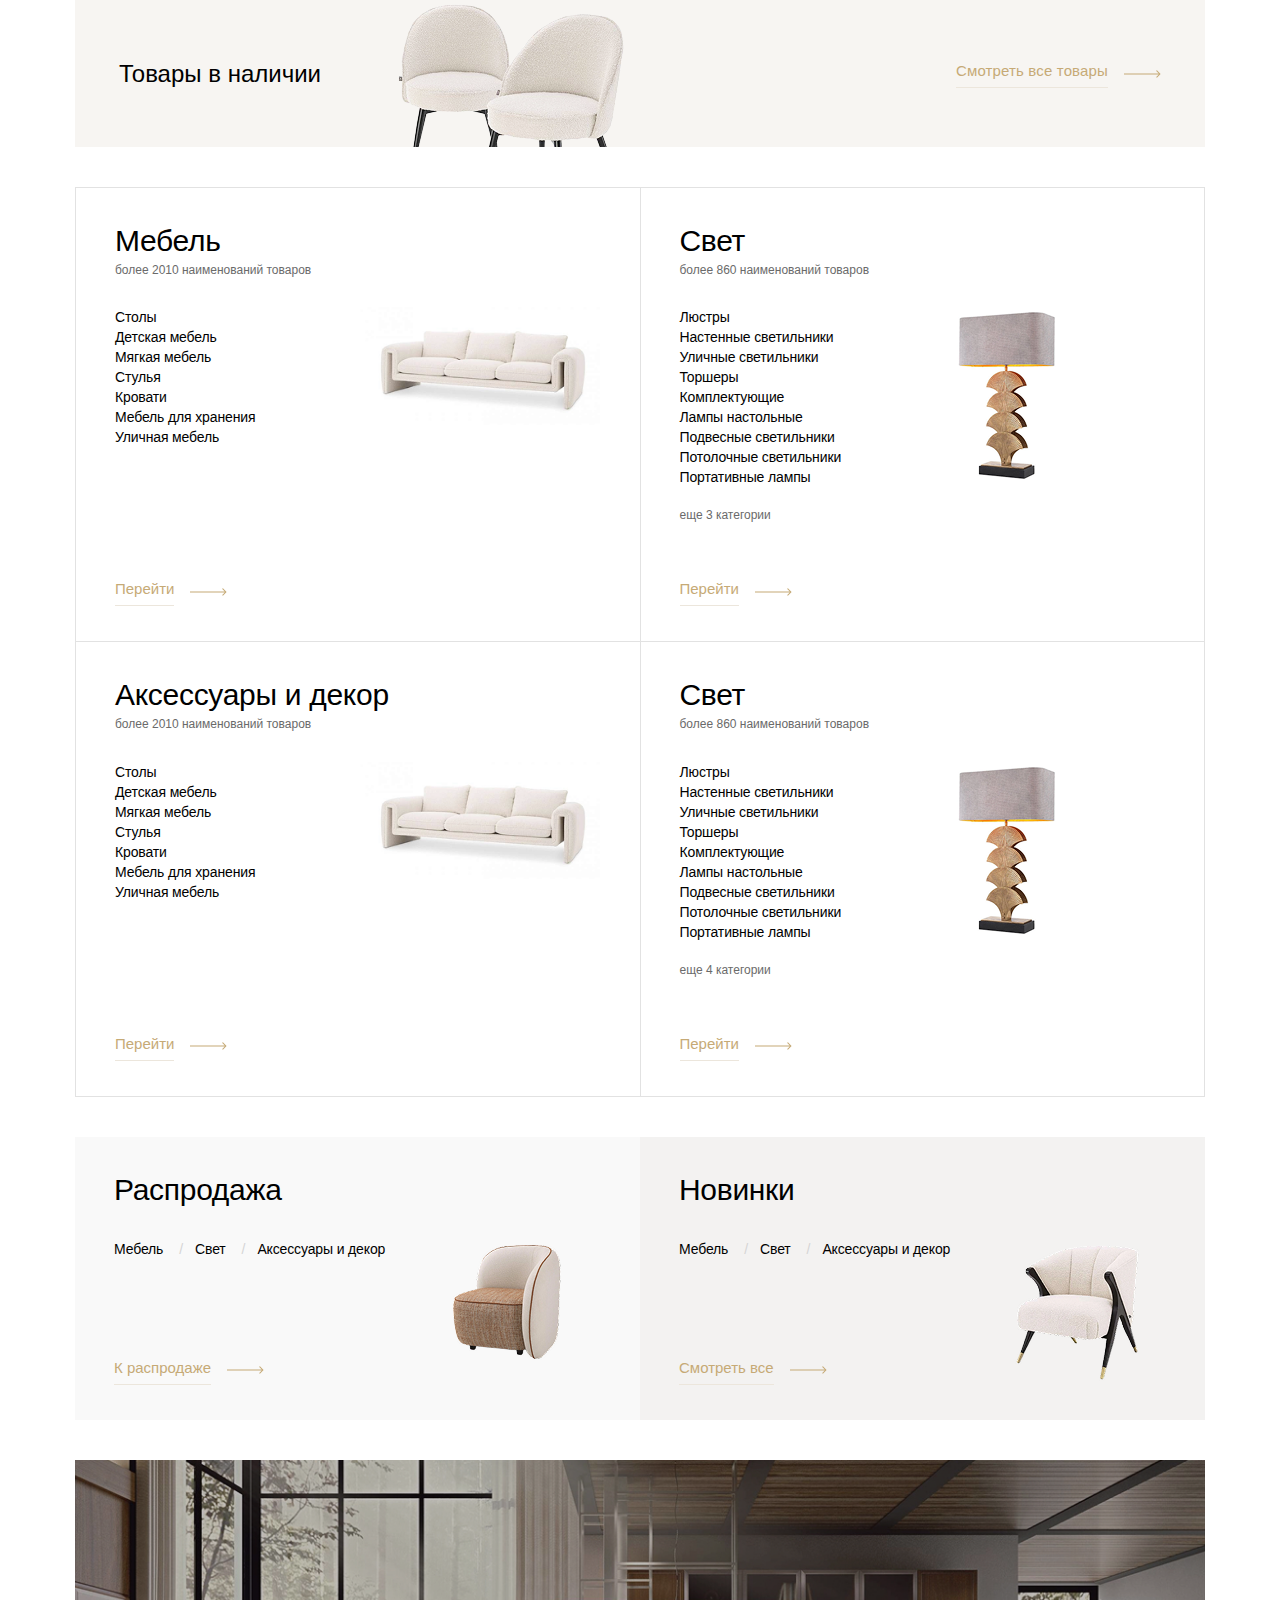
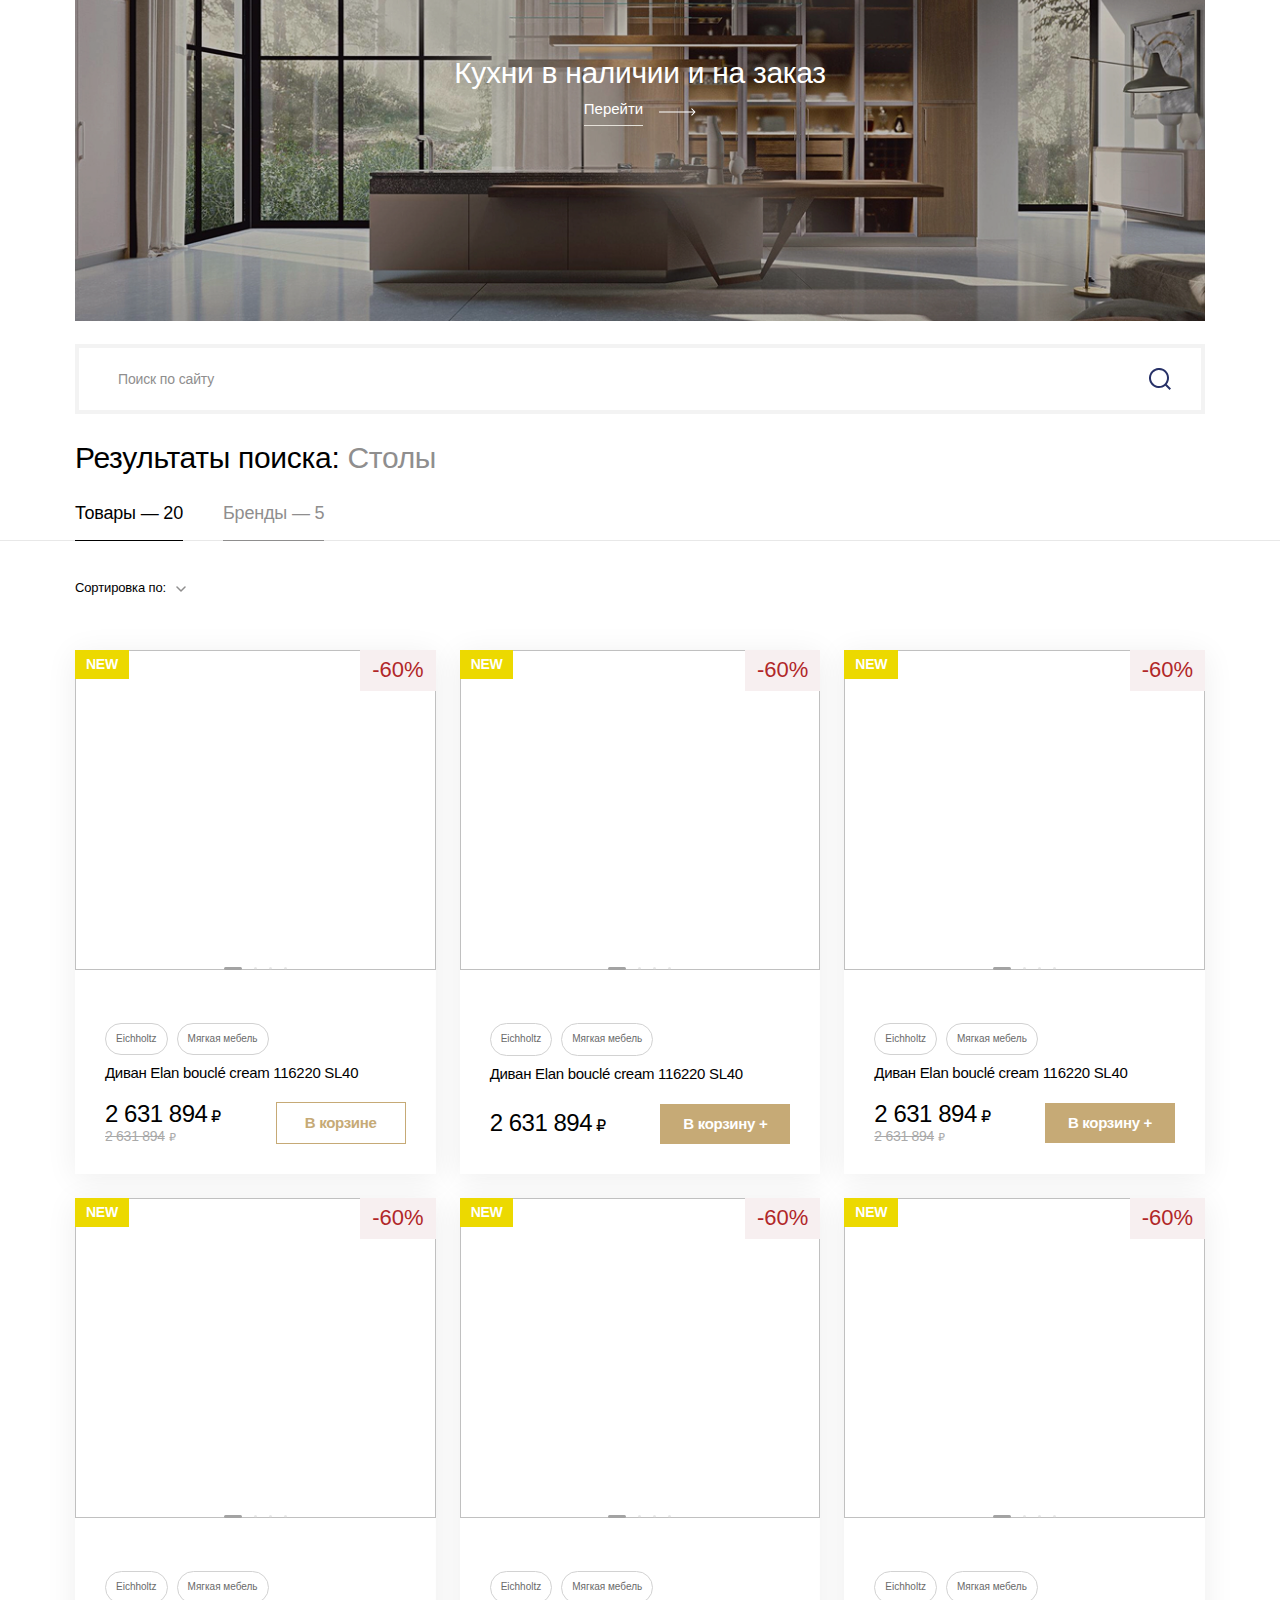
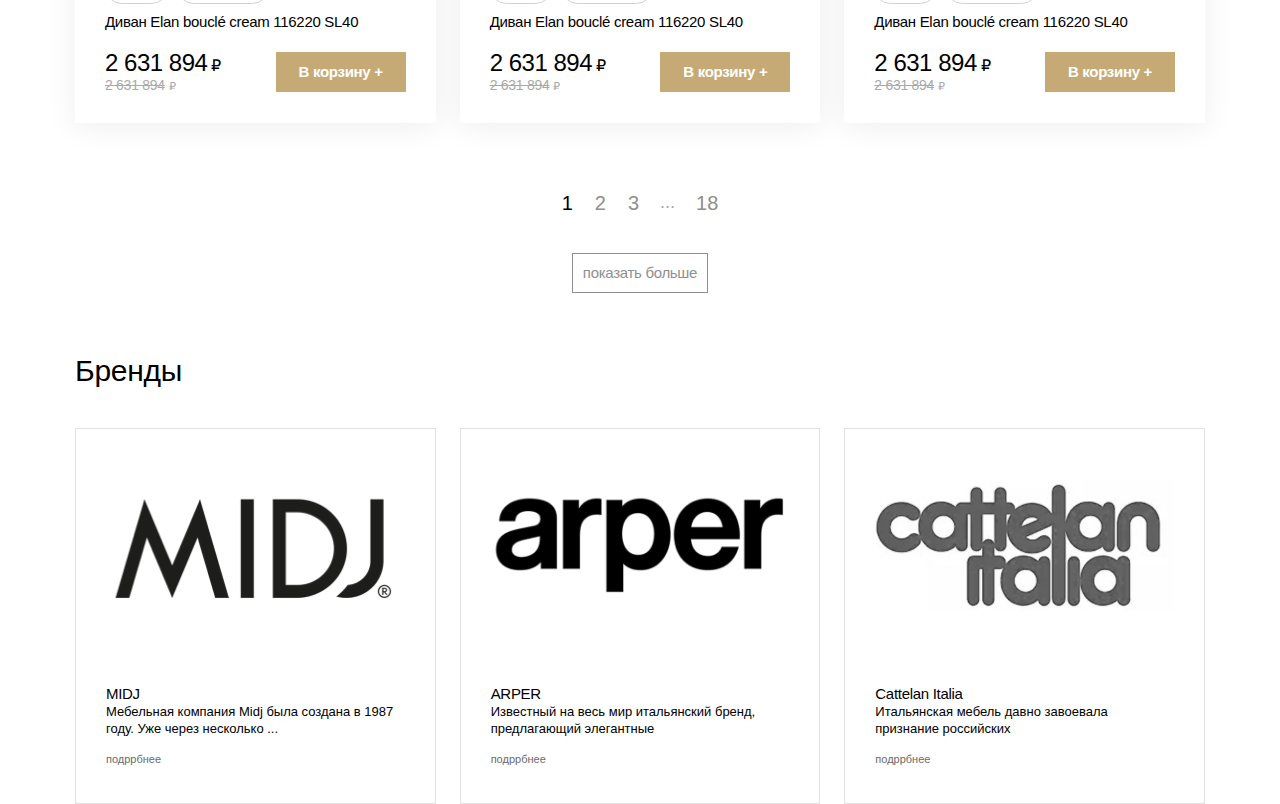
==== index.html @ 7246fa4e "first commit" ====
<!DOCTYPE html>
<html lang="en">
<head>
	<meta charset="UTF-8">
	<meta name="viewport" content="width=device-width, initial-scale=1.0">
	<title>Product Card</title>
	<link rel="stylesheet" href="real.css">
	<link rel="stylesheet" href="./components/product-grid/product-grid.css">
	<link rel="stylesheet" href="./components/product-card/product-card.css">
	<link rel="stylesheet" href="./components/banner-stock/banner-stock.css">
	<link rel="stylesheet" href="./components/catalog-list/catalog-list.css">
	<link rel="stylesheet" href="./components/banner-kitchen/banner-kitchen.css">
	<link rel="stylesheet" href="./components/pagenavigation/pagenavigation.css">
	<link rel="stylesheet" href="./components/brands/brands.css">
	<link rel="stylesheet" href="./components/search.title/main/style.css">
</head>
<body>
	<div class="wrapper">
		<div class="container">
			<div class="banner-stock">
				<div class="banner-stock__title">Товары в наличии</div>
				<img class="banner-stock__img" src="img/banner-stock.png" alt="">
				<a class="banner-stock__more" href="index.html">
					<span>Смотреть все товары</span>
					<svg >
						<use href="img/sprite.svg#long-arrow"></use>
					</svg>
				</a>
			</div>
			<div class="catalog-list">
				<div class="catalog-card">
					<div class="catalog-card__title">Мебель</div>
					<div class="catalog-card__desc">более 2010 наименований товаров</div>
					<div class="catalog-card__row">
						<div class="catalog-card__content">
							<ul class="catalog-card__list">
								<li>
									<a href="#">Столы</a>
								</li>
								<li>
									<a href="#">Детская мебель</a>
								</li>
								<li>
									<a href="#">Мягкая мебель</a>
								</li>
								<li>
									<a href="#">Стулья</a>
								</li>
								<li>
									<a href="#">Кровати</a>
								</li>
								<li>
									<a href="#">Мебель для хранения</a>
								</li>
								<li>
									<a href="#">Уличная мебель</a>
								</li>
							</ul>
							<a class="catalog-card__go" href="index.html">
								<span>Перейти</span>
								<svg >
									<use href="img/sprite.svg#long-arrow"></use>
								</svg>
							</a>
						</div>
						<div class="catalog-card__img-wrap">
							<img src="img/catalog-1.png" alt="">
						</div>
					</div>
				</div>
				<div class="catalog-card">
					<div class="catalog-card__title">Свет</div>
					<div class="catalog-card__desc">более 860 наименований товаров</div>
					<div class="catalog-card__row">
						<div class="catalog-card__content">
							<ul class="catalog-card__list">
								<li>
									<a href="#">Люстры</a>
								</li>
								<li>
									<a href="#">Настенные светильники</a>
								</li>
								<li>
									<a href="#">Уличные светильники</a>
								</li>
								<li>
									<a href="#">Торшеры</a>
								</li>
								<li>
									<a href="#">Комплектующие</a>
								</li>
								<li>
									<a href="#">Лампы настольные</a>
								</li>
								<li>
									<a href="#">Подвесные светильники</a>
								</li>
								<li>
									<a href="#">Потолочные светильники</a>
								</li>
								<li>
									<a href="#">Портативные лампы</a>
								</li>
								<li>
									<a href="#">Подвесные светильники</a>
								</li>
								<li>
									<a href="#">Потолочные светильники</a>
								</li>
								<li>
									<a href="#">Портативные лампы</a>
								</li>
							</ul>
							<a class="catalog-card__go" href="index.html">
								<span>Перейти</span>
								<svg >
									<use href="img/sprite.svg#long-arrow"></use>
								</svg>
							</a>
						</div>
						<div class="catalog-card__img-wrap">
							<img src="img/catalog-2.png" alt="">
						</div>
					</div>
				</div>
				<div class="catalog-card">
					<div class="catalog-card__title">Аксессуары и декор</div>
					<div class="catalog-card__desc">более 2010 наименований товаров</div>
					<div class="catalog-card__row">
						<div class="catalog-card__content">
							<ul class="catalog-card__list">
								<li>
									<a href="#">Столы</a>
								</li>
								<li>
									<a href="#">Детская мебель</a>
								</li>
								<li>
									<a href="#">Мягкая мебель</a>
								</li>
								<li>
									<a href="#">Стулья</a>
								</li>
								<li>
									<a href="#">Кровати</a>
								</li>
								<li>
									<a href="#">Мебель для хранения</a>
								</li>
								<li>
									<a href="#">Уличная мебель</a>
								</li>
							</ul>
							<a class="catalog-card__go" href="index.html">
								<span>Перейти</span>
								<svg >
									<use href="img/sprite.svg#long-arrow"></use>
								</svg>
							</a>
						</div>
						<div class="catalog-card__img-wrap">
							<img src="img/catalog-1.png" alt="">
						</div>
					</div>
				</div>
				<div class="catalog-card">
					<div class="catalog-card__title">Свет</div>
					<div class="catalog-card__desc">более 860 наименований товаров</div>
					<div class="catalog-card__row">
						<div class="catalog-card__content">
							<ul class="catalog-card__list">
								<li>
									<a href="#">Люстры</a>
								</li>
								<li>
									<a href="#">Настенные светильники</a>
								</li>
								<li>
									<a href="#">Уличные светильники</a>
								</li>
								<li>
									<a href="#">Торшеры</a>
								</li>
								<li>
									<a href="#">Комплектующие</a>
								</li>
								<li>
									<a href="#">Лампы настольные</a>
								</li>
								<li>
									<a href="#">Подвесные светильники</a>
								</li>
								<li>
									<a href="#">Потолочные светильники</a>
								</li>
								<li>
									<a href="#">Портативные лампы</a>
								</li>
								<li>
									<a href="#">Подвесные светильники</a>
								</li>
								<li>
									<a href="#">Потолочные светильники</a>
								</li>
								<li>
									<a href="#">Портативные лампы</a>
								</li>
								<li>
									<a href="#">Портативные лампы</a>
								</li>
							</ul>
							<a class="catalog-card__go" href="index.html">
								<span>Перейти</span>
								<svg >
									<use href="img/sprite.svg#long-arrow"></use>
								</svg>
							</a>
						</div>
						<div class="catalog-card__img-wrap">
							<img src="img/catalog-2.png" alt="">
						</div>
					</div>
				</div>
			</div>
			<div class="catalog-list _no-border">
				<div class="catalog-card _sale">
					<div class="catalog-card__title">Распродажа</div>
					<div class="catalog-card__row">
						<div class="catalog-card__content">
							<ul class="catalog-card__list _row-style">
								<li>
									<a href="#">Мебель</a>
								</li>
								<li>
									<a href="#">Свет</a>
								</li>
								<li>
									<a href="#"> Аксессуары и декор</a>
								</li>
							</ul>
							<a class="catalog-card__go" href="index.html">
								<span>К распродаже</span>
								<svg >
									<use href="img/sprite.svg#long-arrow"></use>
								</svg>
							</a>
						</div>
						<div class="catalog-card__img-wrap">
							<img src="img/catalog-5.png" alt="">
						</div>
					</div>
				</div>
				<div class="catalog-card _new">
					<div class="catalog-card__title">Новинки </div>
			
					<div class="catalog-card__row">
						<div class="catalog-card__content">
							<ul class="catalog-card__list _row-style">
								<li>
									<a href="#">Мебель</a>
								</li>
								<li>
									<a href="#">Свет</a>
								</li>
								<li>
									<a href="#"> Аксессуары и декор</a>
								</li>
							</ul>
							<a class="catalog-card__go" href="index.html">
								<span>Смотреть все</span>
								<svg >
									<use href="img/sprite.svg#long-arrow"></use>
								</svg>
							</a>
						</div>
						<div class="catalog-card__img-wrap">
							<img src="img/catalog-6.png" alt="">
						</div>
					</div>
				</div>
			</div>
			<div class="banner-kitchen">
				<div class="banner-kitchen__bg">
					<img src="img/kitchen.jpg" alt="">
				</div>
				<div class="banner-kitchen__content">
					<div class="banner-kitchen__title">
						Кухни в наличии и на заказ
					</div>
					<a class="banner-kitchen__go" href="index.html">
						<span>Перейти</span>
						<svg >
							<use href="img/sprite.svg#long-arrow"></use>
						</svg>
					</a>
				</div>
			</div>
			<div class="search-page">
				<div class="search-results__container">
				<form class="search-results__form" action="" method="get">
					<div class="search-results__input">
							<div class="search-header">
					<div class="full-wrapper">
						<div class="search-header__wrapper" id="title-search-page">
							
								<input id="title-search-page-input" class="form-search__input" placeholder="Поиск по сайту" type="search" name="q" value="" autocomplete="off">
								<button class="form-search__img" name="s" type="submit" value=""></button>
							
						</div>
					</div>
				</div>
			
					</div></form>
				
				</div>
				<div class="search-page__title">Результаты поиска:  <span>Столы</span></div>
				<ul class="search-page__categories">
					<li>
						<a class="_active" href="index.html">Товары — 20</a>
					</li>
					<li>
						<a href="index.html">Бренды — 5</a>
					</li>
				</ul>
				
			</div>
			<div class="products-wrap">
				<div class="products-wrap__head">
					<div class="products-wrap__sort">
						<button class="products-wrap__sort-open">
							Сортировка по:  
							<span>релевантности</span>
						</button>
						<div class="products-wrap__popup">
							
							<div class="products-wrap__sort-title">Сортировать по:</div>
							<button class="products-wrap__sort-close">
								<svg >
									<use href="img/sprite.svg#close"></use>
								</svg>
							</button>
							
							<div class="products-wrap__popup-body">
								<label  name="sort" value="1" class="products-wrap__popup-option">
									<input type="radio">
									<span>Релевантности</span>
								</label>
								<label  name="sort" value="2" class="products-wrap__popup-option">
									<input type="radio">
									<span>Цена по возрастанию</span>
								</label>
								<label  name="sort" value="3" class="products-wrap__popup-option">
									<input type="radio">
									<span>Цена по убыванию</span>
								</label>
								<label  name="sort" value="4" class="products-wrap__popup-option">
									<input type="radio">
									<span>Новизне</span>
								</label>
								<label  name="sort" value="5" class="products-wrap__popup-option">
									<input type="radio">
									<span>Наличию на складе</span>
								</label>
								<label  name="sort" value="6" class="products-wrap__popup-option">
									<input type="radio">
									<span>Бренду</span>
								</label>
								<label class="products-wrap__popup-option">
									<input name="sort" value="7" type="radio">
									<span>Стране</span>
								</label>
							</div>
						</div>
					</div>
				</div>
				<div class="products-grid js-products-observer">
					<div class="card-product">
						<div class="card-product__is-new">NEW</div>
						<div class="card-product__sale">-60%</div>
						<div class="card-product__slider">
							<div class="card-product__slide">
								<img src="https://rc.idcollection.ru/upload/webp/resize_cache/339/400_400_1/divan_firenze_117190_array.webp" alt="">
							</div>
							<div class="card-product__slide">
								<img src="https://rc.idcollection.ru/upload/webp/resize_cache/82d/400_400_1/krovat_coventry_fabric_d_5231_htadboard_edge_in_canaletto_walnut_array.webp" alt="">
							</div>
							<div class="card-product__slide">
								<img src="https://rc.idcollection.ru/upload/webp/resize_cache/1ed/400_400_1/podsvechnik_lapidos_s_117514_array.webp" alt="">
							</div>
							<div class="card-product__slide">
								<img src="https://rc.idcollection.ru/upload/webp/resize_cache/339/400_400_1/divan_firenze_117190_array.webp" alt="">
							</div>
							<div class="card-product__slider-pagi"></div>
						</div>
						
						<ul class="card-product__tags">
							<li>
								<a href="tag.html">Eichholtz</a>
							</li>
							<li>
								<a href="tag.html">Мягкая мебель</a>
							</li>
						</ul>
						<a href="index.html" class="card-product__title">Диван Elan bouclé cream
							116220 SL40</a>
						<div class="card-product__bottom">
							<div class="card-product__price-wrap">
								<div class="card-product__price">2 631 894</div>
								<div class="card-product__price-old">2 631 894</div>
							</div>
							<div class="card-product__ui add2cart active js-add-to-basket " data-productid="3836979" data-quantity="1" data-isdelay="0">
								<button class="card-product__add" type="button">В корзину +</button>
								<button class="card-product__in-basket" type="button">В корзине</button>
								<!-- <div class="card-product__basket">
									<button class="card-product__basket-delete" type="button">
										<svg  viewBox="0 0 16 17" fill="none" xmlns="http://www.w3.org/2000/svg">
											<path d="M3.04354 3.3758V13.4376C3.04344 13.7249 3.09995 14.0095 3.20986 14.275C3.31977 14.5404 3.48092 14.7817 3.6841 14.9848C3.88728 15.188 4.1285 15.3492 4.39398 15.4591C4.65947 15.569 4.94401 15.6255 5.23135 15.6254H11.3565C11.9366 15.6254 12.4928 15.395 12.903 14.9848C13.3131 14.5747 13.5435 14.0184 13.5435 13.4384V3.375M1.29395 3.3758H15.2939" stroke="currentColor" stroke-linecap="round" stroke-linejoin="round"/>
											<path d="M5.66895 3.3752V2.0622C5.66873 1.88975 5.70256 1.71896 5.76848 1.55961C5.8344 1.40026 5.93112 1.25548 6.05309 1.13358C6.17507 1.01168 6.3199 0.915047 6.47929 0.849225C6.63869 0.783403 6.8095 0.749685 6.98195 0.750002H9.60635C9.77879 0.749685 9.94961 0.783403 10.109 0.849225C10.2684 0.915047 10.4132 1.01168 10.5352 1.13358C10.6572 1.25548 10.7539 1.40026 10.8198 1.55961C10.8857 1.71896 10.9196 1.88975 10.9193 2.0622V3.3752M6.54455 12.2012V7.828M10.0446 12.2012V7.828" stroke="currentColor" stroke-linecap="round" stroke-linejoin="round"/>
										</svg>
									</button>
									<button class="card-product__basket-sub" type="button">-</button>
									<input class="card-product__basket-count" type="number"/>
									<button class="card-product__basket-add" type="button">+</button>
								</div> -->
							</div>
							
							
						</div>
					</div>
					<div class="card-product">
						<div class="card-product__is-new">NEW</div>
						<div class="card-product__sale">-60%</div>
						<div class="card-product__slider">
							<div class="card-product__slide">
								<img src="https://rc.idcollection.ru/upload/webp/resize_cache/339/400_400_1/divan_firenze_117190_array.webp" alt="">
							</div>
							<div class="card-product__slide">
								<img src="https://rc.idcollection.ru/upload/webp/resize_cache/82d/400_400_1/krovat_coventry_fabric_d_5231_htadboard_edge_in_canaletto_walnut_array.webp" alt="">
							</div>
							<div class="card-product__slide">
								<img src="https://rc.idcollection.ru/upload/webp/resize_cache/1ed/400_400_1/podsvechnik_lapidos_s_117514_array.webp" alt="">
							</div>
							<div class="card-product__slide">
								<img src="https://rc.idcollection.ru/upload/webp/resize_cache/339/400_400_1/divan_firenze_117190_array.webp" alt="">
							</div>
							<div class="card-product__slider-pagi"></div>
						</div>
						
						<ul class="card-product__tags">
							<li>
								<a href="tag.html">Eichholtz</a>
							</li>
							<li>
								<a href="tag.html">Мягкая мебель</a>
							</li>
						</ul>
						<a href="index.html" class="card-product__title">Диван Elan bouclé cream
							116220 SL40</a>
						<div class="card-product__bottom">
							<div class="card-product__price-wrap">
								<div class="card-product__price">2 631 894</div>
							</div>
							<div class="card-product__ui add2cart js-add-to-basket " data-productid="3836979" data-quantity="1" data-isdelay="0">
								<button class="card-product__add" type="button">В корзину +</button>
								<button class="card-product__in-basket" type="button">В корзине</button>
								<!-- <div class="card-product__basket">
									<button class="card-product__basket-delete" type="button">
										<svg  viewBox="0 0 16 17" fill="none" xmlns="http://www.w3.org/2000/svg">
											<path d="M3.04354 3.3758V13.4376C3.04344 13.7249 3.09995 14.0095 3.20986 14.275C3.31977 14.5404 3.48092 14.7817 3.6841 14.9848C3.88728 15.188 4.1285 15.3492 4.39398 15.4591C4.65947 15.569 4.94401 15.6255 5.23135 15.6254H11.3565C11.9366 15.6254 12.4928 15.395 12.903 14.9848C13.3131 14.5747 13.5435 14.0184 13.5435 13.4384V3.375M1.29395 3.3758H15.2939" stroke="currentColor" stroke-linecap="round" stroke-linejoin="round"/>
											<path d="M5.66895 3.3752V2.0622C5.66873 1.88975 5.70256 1.71896 5.76848 1.55961C5.8344 1.40026 5.93112 1.25548 6.05309 1.13358C6.17507 1.01168 6.3199 0.915047 6.47929 0.849225C6.63869 0.783403 6.8095 0.749685 6.98195 0.750002H9.60635C9.77879 0.749685 9.94961 0.783403 10.109 0.849225C10.2684 0.915047 10.4132 1.01168 10.5352 1.13358C10.6572 1.25548 10.7539 1.40026 10.8198 1.55961C10.8857 1.71896 10.9196 1.88975 10.9193 2.0622V3.3752M6.54455 12.2012V7.828M10.0446 12.2012V7.828" stroke="currentColor" stroke-linecap="round" stroke-linejoin="round"/>
										</svg>
									</button>
									<button class="card-product__basket-sub" type="button">-</button>
									<input class="card-product__basket-count" type="number"/>
									<button class="card-product__basket-add" type="button">+</button>
								</div> -->
							</div>
							
							
						</div>
					</div>
					<div class="card-product">
						<div class="card-product__is-new">NEW</div>
						<div class="card-product__sale">-60%</div>
						<div class="card-product__slider">
							<div class="card-product__slide">
								<img src="https://rc.idcollection.ru/upload/webp/resize_cache/339/400_400_1/divan_firenze_117190_array.webp" alt="">
							</div>
							<div class="card-product__slide">
								<img src="https://rc.idcollection.ru/upload/webp/resize_cache/82d/400_400_1/krovat_coventry_fabric_d_5231_htadboard_edge_in_canaletto_walnut_array.webp" alt="">
							</div>
							<div class="card-product__slide">
								<img src="https://rc.idcollection.ru/upload/webp/resize_cache/1ed/400_400_1/podsvechnik_lapidos_s_117514_array.webp" alt="">
							</div>
							<div class="card-product__slide">
								<img src="https://rc.idcollection.ru/upload/webp/resize_cache/339/400_400_1/divan_firenze_117190_array.webp" alt="">
							</div>
							<div class="card-product__slider-pagi"></div>
						</div>
						
						<ul class="card-product__tags">
							<li>
								<a href="tag.html">Eichholtz</a>
							</li>
							<li>
								<a href="tag.html">Мягкая мебель</a>
							</li>
						</ul>
						<a href="index.html" class="card-product__title">Диван Elan bouclé cream
							116220 SL40</a>
						<div class="card-product__bottom">
							<div class="card-product__price-wrap">
								<div class="card-product__price">2 631 894</div>
								<div class="card-product__price-old">2 631 894</div>
							</div>
							<div class="card-product__ui add2cart js-add-to-basket " data-productid="3836979" data-quantity="1" data-isdelay="0">
								<button class="card-product__add" type="button">В корзину +</button>
								<button class="card-product__in-basket" type="button">В корзине</button>
								<!-- <div class="card-product__basket">
									<button class="card-product__basket-delete" type="button">
										<svg  viewBox="0 0 16 17" fill="none" xmlns="http://www.w3.org/2000/svg">
											<path d="M3.04354 3.3758V13.4376C3.04344 13.7249 3.09995 14.0095 3.20986 14.275C3.31977 14.5404 3.48092 14.7817 3.6841 14.9848C3.88728 15.188 4.1285 15.3492 4.39398 15.4591C4.65947 15.569 4.94401 15.6255 5.23135 15.6254H11.3565C11.9366 15.6254 12.4928 15.395 12.903 14.9848C13.3131 14.5747 13.5435 14.0184 13.5435 13.4384V3.375M1.29395 3.3758H15.2939" stroke="currentColor" stroke-linecap="round" stroke-linejoin="round"/>
											<path d="M5.66895 3.3752V2.0622C5.66873 1.88975 5.70256 1.71896 5.76848 1.55961C5.8344 1.40026 5.93112 1.25548 6.05309 1.13358C6.17507 1.01168 6.3199 0.915047 6.47929 0.849225C6.63869 0.783403 6.8095 0.749685 6.98195 0.750002H9.60635C9.77879 0.749685 9.94961 0.783403 10.109 0.849225C10.2684 0.915047 10.4132 1.01168 10.5352 1.13358C10.6572 1.25548 10.7539 1.40026 10.8198 1.55961C10.8857 1.71896 10.9196 1.88975 10.9193 2.0622V3.3752M6.54455 12.2012V7.828M10.0446 12.2012V7.828" stroke="currentColor" stroke-linecap="round" stroke-linejoin="round"/>
										</svg>
									</button>
									<button class="card-product__basket-sub" type="button">-</button>
									<input class="card-product__basket-count" type="number"/>
									<button class="card-product__basket-add" type="button">+</button>
								</div> -->
							</div>
							
							
						</div>
					</div>
					<div class="card-product">
						<div class="card-product__is-new">NEW</div>
						<div class="card-product__sale">-60%</div>
						<div class="card-product__slider">
							<div class="card-product__slide">
								<img src="https://rc.idcollection.ru/upload/webp/resize_cache/339/400_400_1/divan_firenze_117190_array.webp" alt="">
							</div>
							<div class="card-product__slide">
								<img src="https://rc.idcollection.ru/upload/webp/resize_cache/82d/400_400_1/krovat_coventry_fabric_d_5231_htadboard_edge_in_canaletto_walnut_array.webp" alt="">
							</div>
							<div class="card-product__slide">
								<img src="https://rc.idcollection.ru/upload/webp/resize_cache/1ed/400_400_1/podsvechnik_lapidos_s_117514_array.webp" alt="">
							</div>
							<div class="card-product__slide">
								<img src="https://rc.idcollection.ru/upload/webp/resize_cache/339/400_400_1/divan_firenze_117190_array.webp" alt="">
							</div>
							<div class="card-product__slider-pagi"></div>
						</div>
						
						<ul class="card-product__tags">
							<li>
								<a href="tag.html">Eichholtz</a>
							</li>
							<li>
								<a href="tag.html">Мягкая мебель</a>
							</li>
						</ul>
						<a href="index.html" class="card-product__title">Диван Elan bouclé cream
							116220 SL40</a>
						<div class="card-product__bottom">
							<div class="card-product__price-wrap">
								<div class="card-product__price">2 631 894</div>
								<div class="card-product__price-old">2 631 894</div>
							</div>
							<div class="card-product__ui add2cart js-add-to-basket " data-productid="3836979" data-quantity="1" data-isdelay="0">
								<button class="card-product__add" type="button">В корзину +</button>
								<button class="card-product__in-basket" type="button">В корзине</button>
								<!-- <div class="card-product__basket">
									<button class="card-product__basket-delete" type="button">
										<svg  viewBox="0 0 16 17" fill="none" xmlns="http://www.w3.org/2000/svg">
											<path d="M3.04354 3.3758V13.4376C3.04344 13.7249 3.09995 14.0095 3.20986 14.275C3.31977 14.5404 3.48092 14.7817 3.6841 14.9848C3.88728 15.188 4.1285 15.3492 4.39398 15.4591C4.65947 15.569 4.94401 15.6255 5.23135 15.6254H11.3565C11.9366 15.6254 12.4928 15.395 12.903 14.9848C13.3131 14.5747 13.5435 14.0184 13.5435 13.4384V3.375M1.29395 3.3758H15.2939" stroke="currentColor" stroke-linecap="round" stroke-linejoin="round"/>
											<path d="M5.66895 3.3752V2.0622C5.66873 1.88975 5.70256 1.71896 5.76848 1.55961C5.8344 1.40026 5.93112 1.25548 6.05309 1.13358C6.17507 1.01168 6.3199 0.915047 6.47929 0.849225C6.63869 0.783403 6.8095 0.749685 6.98195 0.750002H9.60635C9.77879 0.749685 9.94961 0.783403 10.109 0.849225C10.2684 0.915047 10.4132 1.01168 10.5352 1.13358C10.6572 1.25548 10.7539 1.40026 10.8198 1.55961C10.8857 1.71896 10.9196 1.88975 10.9193 2.0622V3.3752M6.54455 12.2012V7.828M10.0446 12.2012V7.828" stroke="currentColor" stroke-linecap="round" stroke-linejoin="round"/>
										</svg>
									</button>
									<button class="card-product__basket-sub" type="button">-</button>
									<input class="card-product__basket-count" type="number"/>
									<button class="card-product__basket-add" type="button">+</button>
								</div> -->
							</div>
							
							
						</div>
					</div>
					<div class="card-product">
						<div class="card-product__is-new">NEW</div>
						<div class="card-product__sale">-60%</div>
						<div class="card-product__slider">
							<div class="card-product__slide">
								<img src="https://rc.idcollection.ru/upload/webp/resize_cache/339/400_400_1/divan_firenze_117190_array.webp" alt="">
							</div>
							<div class="card-product__slide">
								<img src="https://rc.idcollection.ru/upload/webp/resize_cache/82d/400_400_1/krovat_coventry_fabric_d_5231_htadboard_edge_in_canaletto_walnut_array.webp" alt="">
							</div>
							<div class="card-product__slide">
								<img src="https://rc.idcollection.ru/upload/webp/resize_cache/1ed/400_400_1/podsvechnik_lapidos_s_117514_array.webp" alt="">
							</div>
							<div class="card-product__slide">
								<img src="https://rc.idcollection.ru/upload/webp/resize_cache/339/400_400_1/divan_firenze_117190_array.webp" alt="">
							</div>
							<div class="card-product__slider-pagi"></div>
						</div>
						
						<ul class="card-product__tags">
							<li>
								<a href="tag.html">Eichholtz</a>
							</li>
							<li>
								<a href="tag.html">Мягкая мебель</a>
							</li>
						</ul>
						<a href="index.html" class="card-product__title">Диван Elan bouclé cream
							116220 SL40</a>
						<div class="card-product__bottom">
							<div class="card-product__price-wrap">
								<div class="card-product__price">2 631 894</div>
								<div class="card-product__price-old">2 631 894</div>
							</div>
							<div class="card-product__ui add2cart js-add-to-basket " data-productid="3836979" data-quantity="1" data-isdelay="0">
								<button class="card-product__add" type="button">В корзину +</button>
								<button class="card-product__in-basket" type="button">В корзине</button>
								<!-- <div class="card-product__basket">
									<button class="card-product__basket-delete" type="button">
										<svg  viewBox="0 0 16 17" fill="none" xmlns="http://www.w3.org/2000/svg">
											<path d="M3.04354 3.3758V13.4376C3.04344 13.7249 3.09995 14.0095 3.20986 14.275C3.31977 14.5404 3.48092 14.7817 3.6841 14.9848C3.88728 15.188 4.1285 15.3492 4.39398 15.4591C4.65947 15.569 4.94401 15.6255 5.23135 15.6254H11.3565C11.9366 15.6254 12.4928 15.395 12.903 14.9848C13.3131 14.5747 13.5435 14.0184 13.5435 13.4384V3.375M1.29395 3.3758H15.2939" stroke="currentColor" stroke-linecap="round" stroke-linejoin="round"/>
											<path d="M5.66895 3.3752V2.0622C5.66873 1.88975 5.70256 1.71896 5.76848 1.55961C5.8344 1.40026 5.93112 1.25548 6.05309 1.13358C6.17507 1.01168 6.3199 0.915047 6.47929 0.849225C6.63869 0.783403 6.8095 0.749685 6.98195 0.750002H9.60635C9.77879 0.749685 9.94961 0.783403 10.109 0.849225C10.2684 0.915047 10.4132 1.01168 10.5352 1.13358C10.6572 1.25548 10.7539 1.40026 10.8198 1.55961C10.8857 1.71896 10.9196 1.88975 10.9193 2.0622V3.3752M6.54455 12.2012V7.828M10.0446 12.2012V7.828" stroke="currentColor" stroke-linecap="round" stroke-linejoin="round"/>
										</svg>
									</button>
									<button class="card-product__basket-sub" type="button">-</button>
									<input class="card-product__basket-count" type="number"/>
									<button class="card-product__basket-add" type="button">+</button>
								</div> -->
							</div>
							
							
						</div>
					</div>
					<div class="card-product">
						<div class="card-product__is-new">NEW</div>
						<div class="card-product__sale">-60%</div>
						<div class="card-product__slider">
							<div class="card-product__slide">
								<img src="https://rc.idcollection.ru/upload/webp/resize_cache/339/400_400_1/divan_firenze_117190_array.webp" alt="">
							</div>
							<div class="card-product__slide">
								<img src="https://rc.idcollection.ru/upload/webp/resize_cache/82d/400_400_1/krovat_coventry_fabric_d_5231_htadboard_edge_in_canaletto_walnut_array.webp" alt="">
							</div>
							<div class="card-product__slide">
								<img src="https://rc.idcollection.ru/upload/webp/resize_cache/1ed/400_400_1/podsvechnik_lapidos_s_117514_array.webp" alt="">
							</div>
							<div class="card-product__slide">
								<img src="https://rc.idcollection.ru/upload/webp/resize_cache/339/400_400_1/divan_firenze_117190_array.webp" alt="">
							</div>
							<div class="card-product__slider-pagi"></div>
						</div>
						
						<ul class="card-product__tags">
							<li>
								<a href="tag.html">Eichholtz</a>
							</li>
							<li>
								<a href="tag.html">Мягкая мебель</a>
							</li>
						</ul>
						<a href="index.html" class="card-product__title">Диван Elan bouclé cream
							116220 SL40</a>
						<div class="card-product__bottom">
							<div class="card-product__price-wrap">
								<div class="card-product__price">2 631 894</div>
								<div class="card-product__price-old">2 631 894</div>
							</div>
							<div class="card-product__ui add2cart js-add-to-basket " data-productid="3836979" data-quantity="1" data-isdelay="0">
								<button class="card-product__add" type="button">В корзину +</button>
								<button class="card-product__in-basket" type="button">В корзине</button>
								<!-- <div class="card-product__basket">
									<button class="card-product__basket-delete" type="button">
										<svg  viewBox="0 0 16 17" fill="none" xmlns="http://www.w3.org/2000/svg">
											<path d="M3.04354 3.3758V13.4376C3.04344 13.7249 3.09995 14.0095 3.20986 14.275C3.31977 14.5404 3.48092 14.7817 3.6841 14.9848C3.88728 15.188 4.1285 15.3492 4.39398 15.4591C4.65947 15.569 4.94401 15.6255 5.23135 15.6254H11.3565C11.9366 15.6254 12.4928 15.395 12.903 14.9848C13.3131 14.5747 13.5435 14.0184 13.5435 13.4384V3.375M1.29395 3.3758H15.2939" stroke="currentColor" stroke-linecap="round" stroke-linejoin="round"/>
											<path d="M5.66895 3.3752V2.0622C5.66873 1.88975 5.70256 1.71896 5.76848 1.55961C5.8344 1.40026 5.93112 1.25548 6.05309 1.13358C6.17507 1.01168 6.3199 0.915047 6.47929 0.849225C6.63869 0.783403 6.8095 0.749685 6.98195 0.750002H9.60635C9.77879 0.749685 9.94961 0.783403 10.109 0.849225C10.2684 0.915047 10.4132 1.01168 10.5352 1.13358C10.6572 1.25548 10.7539 1.40026 10.8198 1.55961C10.8857 1.71896 10.9196 1.88975 10.9193 2.0622V3.3752M6.54455 12.2012V7.828M10.0446 12.2012V7.828" stroke="currentColor" stroke-linecap="round" stroke-linejoin="round"/>
										</svg>
									</button>
									<button class="card-product__basket-sub" type="button">-</button>
									<input class="card-product__basket-count" type="number"/>
									<button class="card-product__basket-add" type="button">+</button>
								</div> -->
							</div>
							
							
						</div>
					</div>
				</div>
				<div class="pagenav-container " >
					<nav class="pagenavigation">
						<div class="pagenavigation__wrapper">
							<div class="pagenavigation__nav unactive pagenavigation__nav--prev" title="Предыдущая"></div>
								<div class="pagenavigation__element active">1</div>
								<a data-ajax-id="6fd3883b7129de4373fc49028553514e" data-next-page="2" data-show-more="1" data-max-page="18" class="pagenavigation__element js-add-more-page" href="/catalogue/producers/?PAGEN_1=2">2</a>
								<a data-ajax-id="6fd3883b7129de4373fc49028553514e" data-next-page="3" data-show-more="1" data-max-page="18" class="pagenavigation__element js-add-more-page" href="/catalogue/producers/?PAGEN_1=3">3</a>
								<div class="pagenavigation__dots">...</div>
								<a data-ajax-id="6fd3883b7129de4373fc49028553514e" data-next-page="18" data-show-more="1" data-max-page="18" class="pagenavigation__element js-add-more-page" href="/catalogue/producers/?PAGEN_1=18">18</a>
								<a data-ajax-id="6fd3883b7129de4373fc49028553514e" data-next-page="2" data-max-page="18" data-show-more="1" class="pagenavigation__nav pagenavigation__nav--next js-add-more-page" href="/catalogue/producers/?PAGEN_1=2" title="Следующая"> </a>
							</div>
				</nav>
				</div>
				<button type="button" class="show-more">показать больше</button>
				
			</div>
			<div class="brands">
				<h2>Бренды</h2>
				<div class="brands__grid">
					<div class="card-brand">
						<div class="card-brand__img-wrap">
							<img src="img/brand-1.png" alt="" class="card-brand__img">
						</div>
						<a href="#" class="card-brand__title">MIDJ</a>
						<div class="card-brand__desc">
							<p>Мебельная компания Midj была создана в 1987 году. Уже через несколько ...</p>
						</div>
						<div class="card-brand__more">подррбнее</div>
					</div>
					<div class="card-brand">
						<div class="card-brand__img-wrap">
							<img src="img/brand-2.png" alt="" class="card-brand__img">
						</div>
						<a href="#" class="card-brand__title">ARPER</a>
						<div class="card-brand__desc">
							<p>Известный на весь мир итальянский бренд, предлагающий элегантные</p>
						</div>
						<div class="card-brand__more">подррбнее</div>
					</div>
					<div class="card-brand">
						<div class="card-brand__img-wrap">
							<img src="img/brand-3.png" alt="" class="card-brand__img">
						</div>
						<a href="#" class="card-brand__title">Cattelan Italia</a>
						<div class="card-brand__desc">
							<p>Итальянская мебель давно завоевала признание российских </p>
						</div>
						<div class="card-brand__more">подррбнее</div>
					</div>
				</div>
			</div>
		</div>
	</div>
	<script src="components/catalog-list/catalog-list.js"></script>
	<script src="components/product-card/producr-card.js"></script>
	<script src="components/product-grid/product-grid.js"></script>
</body>
</html>
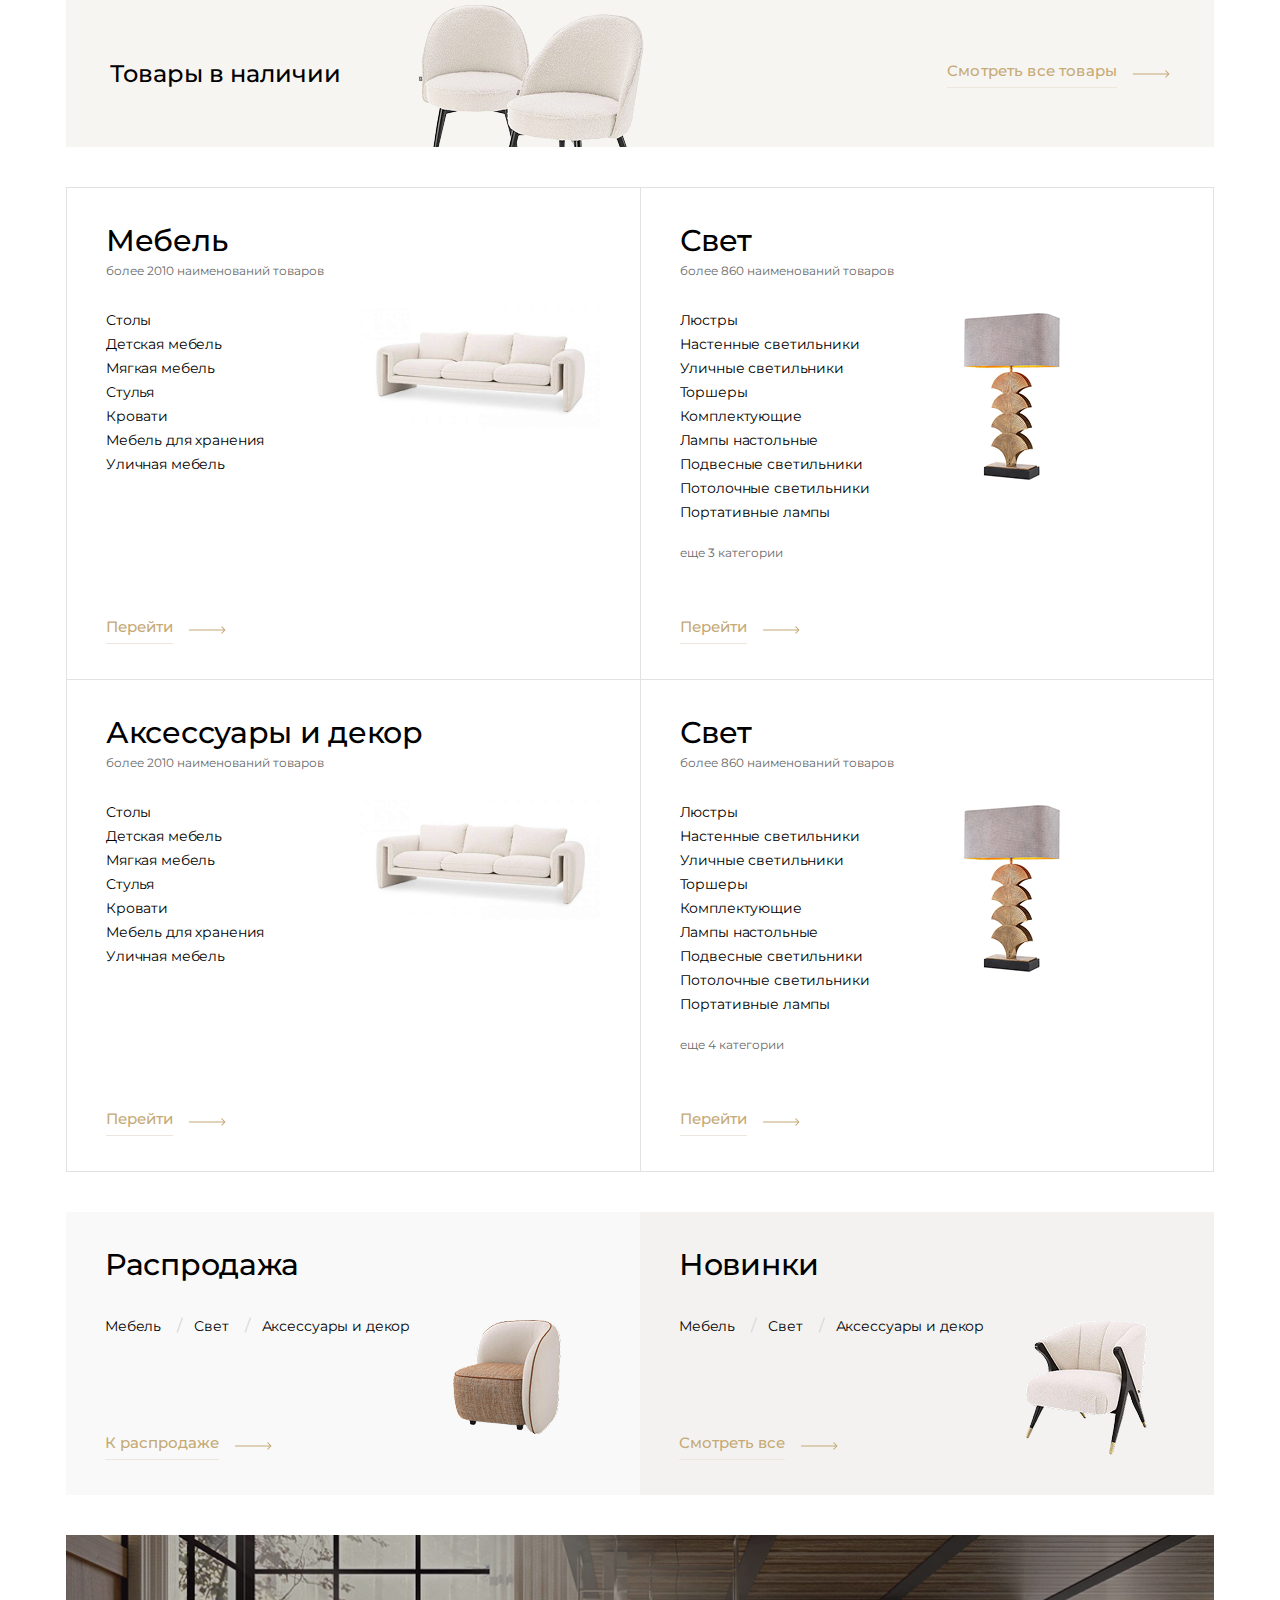
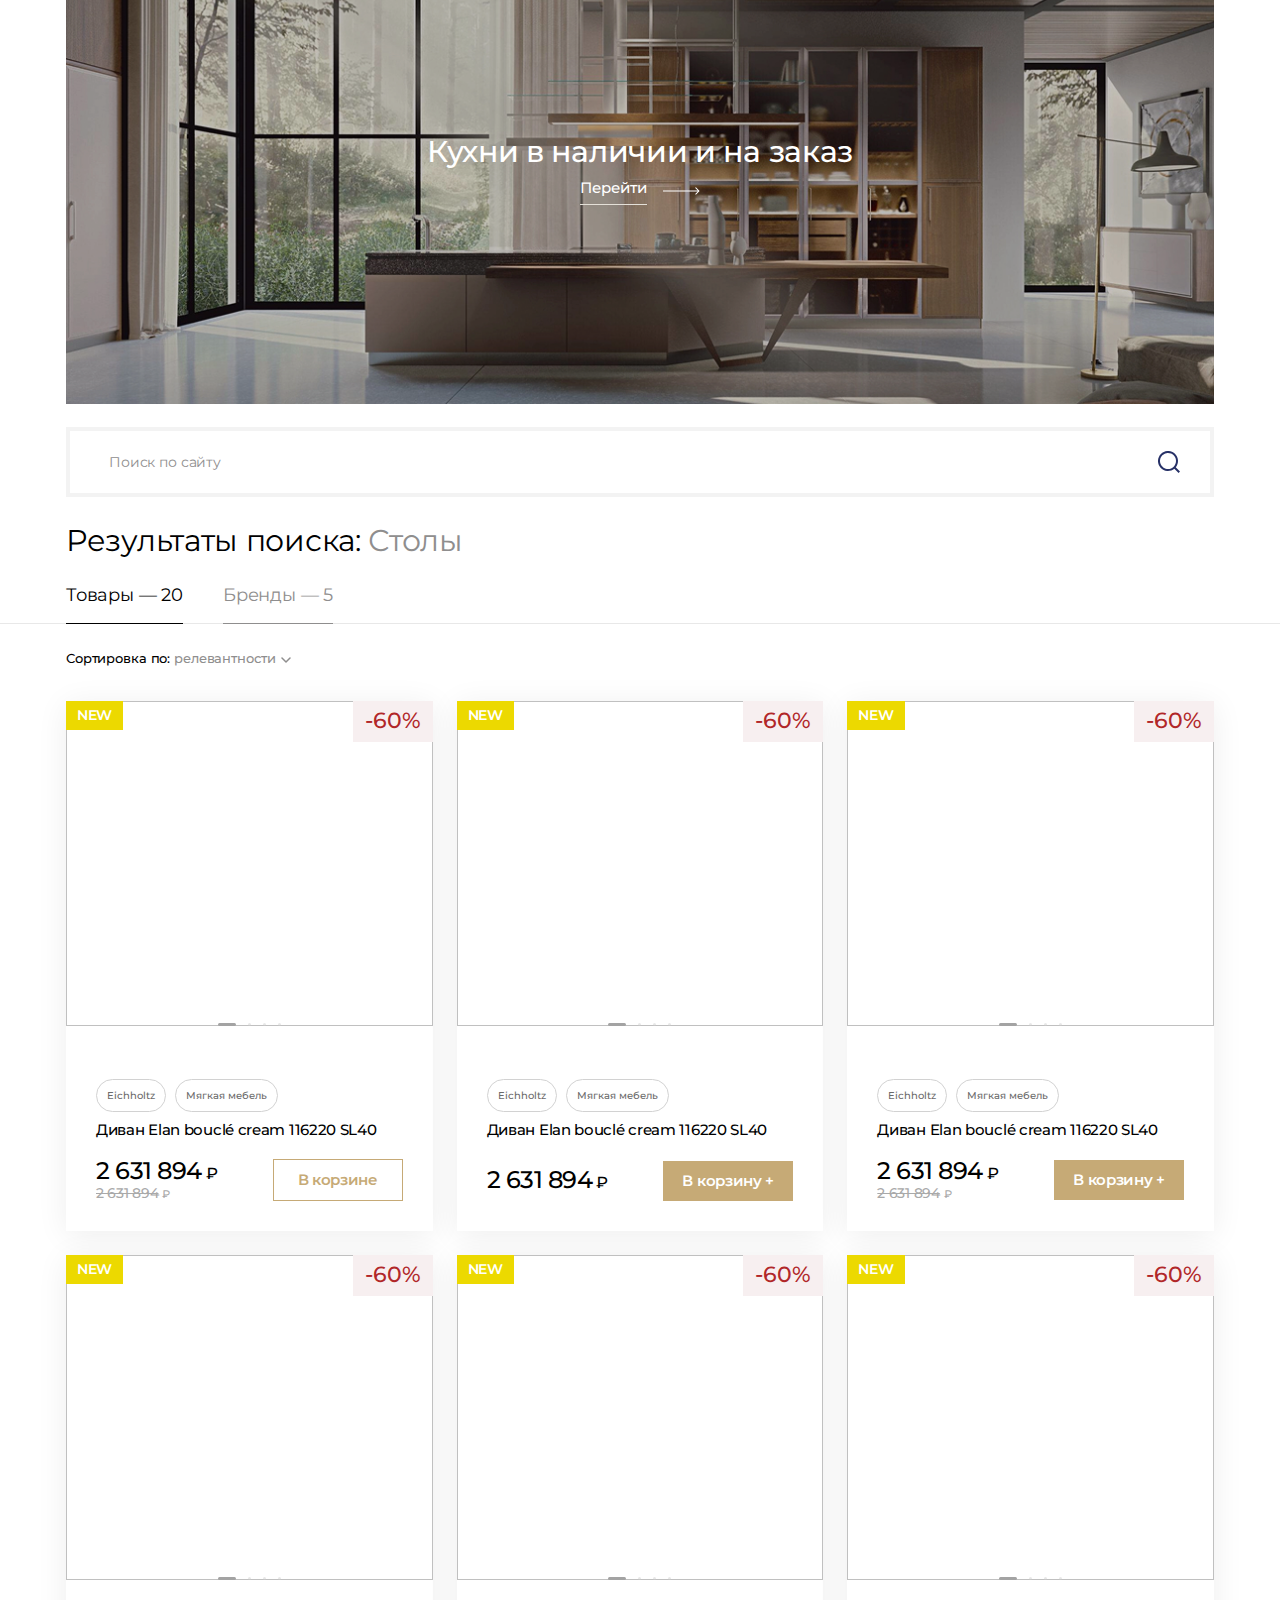
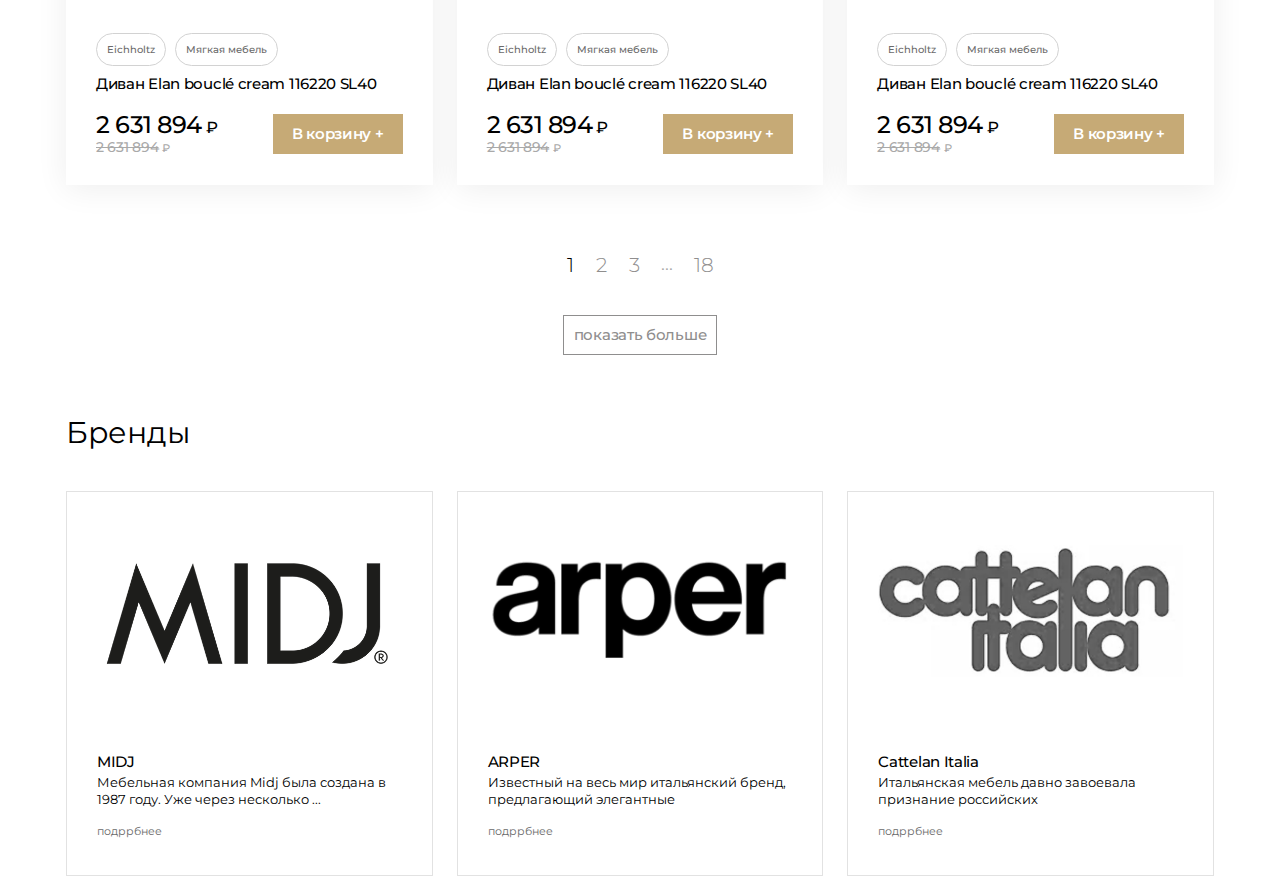
==== commit 53ac5122: "fix" ====
--- a/index.html
+++ b/index.html
@@ -319,7 +319,7 @@
 						<a class="_active" href="index.html">Товары — 20</a>
 					</li>
 					<li>
-						<a href="index.html">Бренды — 5</a>
+						<a href="#brands">Бренды — 5</a>
 					</li>
 				</ul>
 				
@@ -708,7 +708,7 @@
 				<button type="button" class="show-more">показать больше</button>
 				
 			</div>
-			<div class="brands">
+			<div id="brands" class="brands">
 				<h2>Бренды</h2>
 				<div class="brands__grid">
 					<div class="card-brand">
--- a/real.css
+++ b/real.css
@@ -15177,14 +15177,105 @@
     display: none
 }
 
+@font-face {
+    font-family: Montserrat;
+    src: url(fonts/Montserrat-ExtraLight.woff2) format("woff2"),url(fonts/Montserrat-ExtraLight.woff) format("woff");
+    font-weight: 200;
+    font-style: normal;
+    font-display: swap
+}
+
+@font-face {
+    font-family: Montserrat;
+    src: url(fonts/Montserrat-Medium.woff2) format("woff2"),url(fonts/Montserrat-Medium.woff) format("woff");
+    font-weight: 500;
+    font-style: normal;
+    font-display: swap
+}
+
+@font-face {
+    font-family: Montserrat;
+    src: url(fonts/Montserrat-Regular.woff2) format("woff2"),url(fonts/Montserrat-Regular.woff) format("woff");
+    font-weight: 400;
+    font-style: normal;
+    font-display: swap
+}
+
+@font-face {
+    font-family: Roboto;
+    src: url(fonts/Roboto-Medium.woff2) format("woff2"),url(fonts/Roboto-Medium.woff) format("woff");
+    font-weight: 500;
+    font-style: normal;
+    font-display: swap
+}
+
+@font-face {
+    font-family: Roboto;
+    src: url(fonts/Roboto-Regular.woff2) format("woff2"),url(fonts/Roboto-Regular.woff) format("woff");
+    font-weight: 400;
+    font-style: normal;
+    font-display: swap
+}
+
+@font-face {
+    font-family: Montserrat;
+    src: url(fonts/Montserrat-Black.woff2) format("woff2"),url(fonts/Montserrat-Black.woff) format("woff");
+    font-weight: 900;
+    font-style: normal;
+    font-display: swap
+}
+
+@font-face {
+    font-family: Montserrat;
+    src: url(fonts/Montserrat-Thin.woff2) format("woff2"),url(fonts/Montserrat-Thin.woff) format("woff");
+    font-weight: 100;
+    font-style: normal;
+    font-display: swap
+}
+
+@font-face {
+    font-family: Montserrat;
+    src: url(fonts/Montserrat-SemiBold.woff2) format("woff2"),url(fonts/Montserrat-SemiBold.woff) format("woff");
+    font-weight: 600;
+    font-style: normal;
+    font-display: swap
+}
+
+@font-face {
+    font-family: Montserrat;
+    src: url(fonts/Montserrat-Light.woff2) format("woff2"),url(fonts/Montserrat-Light.woff) format("woff");
+    font-weight: 300;
+    font-style: normal;
+    font-display: swap
+}
+
+@font-face {
+    font-family: Montserrat;
+    src: url(fonts/Montserrat-ExtraBold.woff2) format("woff2"),url(fonts/Montserrat-ExtraBold.woff) format("woff");
+    font-weight: 700;
+    font-style: normal;
+    font-display: swap
+}
+
+@font-face {
+    font-family: Montserrat;
+    src: url(fonts/Montserrat-Bold.woff2) format("woff2"),url(fonts/Montserrat-Bold.woff) format("woff");
+    font-weight: 700;
+    font-style: normal;
+    font-display: swap
+}
+
+@font-face {
+    font-family: Roboto;
+    src: url(fonts/Roboto-Light.woff2) format("woff2"),url(fonts/Roboto-Light.woff) format("woff");
+    font-weight: 300;
+    font-style: normal;
+    font-display: swap
+}
+
+/* End */
 /* Start:/local/static/build/css/components/before-css.css?173678964356*/
-.wrapper {
- 
-}
-
-.wrapper .fadeInUp {
-    opacity: 0
-}
+
 
 /* End */
 /* Start:/local/static/assets/css/animate.css?173538622197970*/
@@ -23655,7 +23746,7 @@
 /* Start:/local/templates/.default/components/bitrix/menu/footer-menu/style.css?17374407751769*/
 @font-face {
     font-family: Gilroy;
-    src: url(/local/static/assets/fonts/Gilroy-Light.woff2) format("woff2"),url(/local/static/assets/fonts/Gilroy-Light.woff) format("woff");
+    src: url(fonts/Gilroy-Light.woff2) format("woff2"),url(fonts/Gilroy-Light.woff) format("woff");
     font-weight: 300;
     font-style: normal;
     font-display: swap
@@ -23663,7 +23754,7 @@
 
 @font-face {
     font-family: Gilroy;
-    src: url(/local/static/assets/fonts/Gilroy-Regular.woff2) format("woff2"),url(/local/static/assets/fonts/Gilroy-Regular.woff) format("woff");
+    src: url(fonts/Gilroy-Regular.woff2) format("woff2"),url(fonts/Gilroy-Regular.woff) format("woff");
     font-weight: 400;
     font-style: normal;
     font-display: swap
@@ -23671,7 +23762,7 @@
 
 @font-face {
     font-family: Gilroy;
-    src: url(/local/static/assets/fonts/Gilroy-Medium.woff2) format("woff2"),url(/local/static/assets/fonts/Gilroy-Medium.woff) format("woff");
+    src: url(fonts/Gilroy-Medium.woff2) format("woff2"),url(fonts/Gilroy-Medium.woff) format("woff");
     font-weight: 500;
     font-style: normal;
     font-display: swap
@@ -24339,12 +24430,6 @@
     .form__min-text {
         margin:15px 0
     }
-}
-
-/* End */
-/* Start:/local/templates/catalog/styles.css?173538622563*/
-.bx-filter-parameters-box-title--BLACK_FRIDAY {
-    display: none;
 }
 
 /* End */
@@ -24368,7997 +24453,3 @@
 /* /local/components/custom/form/templates/form-leave-request/style.css?17367896553468 */
 /* /local/components/custom/modal-mobile-breadcrumbs/templates/.default/style.css?17367896533499 */
 /* /local/components/custom/form/templates/form-designers-modal/style.css?1736789655613 */
-/* /local/templates/catalog/styles.css?173538622563 */
-
-/* Start:/bitrix/components/bitrix/catalog.smart.filter/templates/.default/style.min.css?173385616114273*/
-.bx-filter {
-    width: 100%;
-    min-width: 220px;
-    font-family: var(--ui-font-family-secondary,var(--ui-font-family-open-sans));
-    font-weight: var(--ui-font-weight-regular,400);
-    margin-bottom: 20px
-}
-
-.bx-filter .bx-filter-section {
-    position: relative;
-    padding-top: 26px
-}
-
-.bx-filter .bx-filter-section>.row {
-    padding: 0 5px
-}
-
-.bx-filter .bx-filter-title {
-    font-size: 18px;
-    margin-bottom: 10px;
-    color: #000
-}
-
-.bx-filter .bx-filter-parameters-box {
-    position: relative
-}
-
-.bx-filter .bx-filter-parameters-box-title {
-    font-size: 13px;
-    padding-bottom: 7px
-}
-
-@media(min-width: 992px) {
-    .bx-filter .bx-filter-section .col-md-4:nth-child(3n+1) {
-        clear:both
-    }
-}
-
-@media(min-width: 768px) and (max-width:991px) {
-    .bx-filter .bx-filter-section .col-md-4:nth-child(2n+1) {
-        clear:both
-    }
-}
-
-.bx-filter .bx-filter-parameters-box-title span {
-    color: #039be5;
-    border-bottom: 1px solid transparent;
-    cursor: pointer
-}
-
-.bx-filter .bx-filter-parameters-box-title span:hover {
-    border-color: #039be5
-}
-
-.bx-filter .bx-filter-parameters-box.bx-active .bx-filter-parameters-box-title span:hover {
-    border-color: transparent
-}
-
-.bx-filter .bx-filter-block {
-    display: none;
-    -webkit-transition: padding .3s ease;
-    -moz-transition: padding .3s ease;
-    -ms-transition: padding .3s ease;
-    -o-transition: padding .3s ease;
-    transition: padding .3s ease;
-    -webkit-box-sizing: content-box;
-    -moz-box-sizing: content-box;
-    box-sizing: content-box
-}
-
-.bx-filter .bx-filter-button-box .bx-filter-block,.bx-filter .bx-filter-parameters-box.bx-active .bx-filter-block {
-    display: block
-}
-
-.bx-filter .bx-filter-parameters-box.bx-active .bx-filter-block i.bx-ft-sub {
-    font-size: 14px;
-    font-style: normal;
-    display: block;
-    padding-bottom: 5px
-}
-
-.bx-filter-parameters-box-container {
-    padding-bottom: 20px
-}
-
-.bx-filter-parameters-box-container .checkbox:first-child {
-    margin-top: 0
-}
-
-.bx-filter .bx-filter-parameters-box-container-block {
-    font-size: 11px;
-    color: #3f3f3f
-}
-
-.bx-filter .bx-filter-input-container input {
-    display: block;
-    width: 100%;
-    font-size: 18px;
-    height: 38px;
-    margin: 0;
-    padding: 0 4px;
-    border: 1px solid #ccd5db;
-    border-radius: 2px;
-    background: #fff;
-    outline: 0
-}
-
-.bx-retina .bx-filter .bx-filter-input-container input {
-    border-style: solid;
-    border-width: 1px;
-    -webkit-border-image: url(/bitrix/components/bitrix/catalog.smart.filter/templates/.default/images/border_default.png) 2 repeat;
-    -moz-border-image: url(/bitrix/components/bitrix/catalog.smart.filter/templates/.default/images/border_default.png) 2 repeat;
-    -o-border-image: url(/bitrix/components/bitrix/catalog.smart.filter/templates/.default/images/border_default.png) 2 repeat;
-    border-image: url(/bitrix/components/bitrix/catalog.smart.filter/templates/.default/images/border_default.png) 2 repeat
-}
-
-.bx-ios .bx-filter .bx-filter-input-container input {
-    background-image: -webkit-linear-gradient(#fff 0,#fff 100%);
-    background-image: linear-gradient(#fff 0,#fff 100%)
-}
-
-.bx-filter .bx-filter-button-box {
-    clear: both
-}
-
-.bx-filter .bx-ui-slider-track-container {
-    padding-top: 35px;
-    padding-bottom: 25px
-}
-
-.bx-filter .bx-ui-slider-track {
-    position: relative;
-    height: 7px
-}
-
-.bx-filter .bx-ui-slider-part {
-    position: absolute;
-    top: -6px;
-    width: 1px;
-    height: 17px;
-    background: #a2bfc7
-}
-
-.bx-filter .bx-ui-slider-part.p1 {
-    left: -1px
-}
-
-.bx-filter .bx-ui-slider-part.p2 {
-    left: 25%
-}
-
-.bx-filter .bx-ui-slider-part.p3 {
-    left: 50%
-}
-
-.bx-filter .bx-ui-slider-part.p4 {
-    left: 75%
-}
-
-.bx-filter .bx-ui-slider-part.p5 {
-    right: -1px
-}
-
-.bx-filter .bx-ui-slider-part span {
-    font-size: 11px;
-    position: absolute;
-    top: -16px;
-    left: 50%;
-    display: block;
-    width: 100px;
-    margin-left: -50px;
-    text-align: center;
-    color: #000
-}
-
-.bx-filter .bx-ui-slider-part.p2 span,.bx-filter .bx-ui-slider-part.p3 span,.bx-filter .bx-ui-slider-part.p4 span {
-    color: #6b8086
-}
-
-.bx-filter .bx-ui-slider-range,.bx-filter .bx-ui-slider-pricebar,.bx-filter .bx-ui-slider-pricebar-vd,.bx-filter .bx-ui-slider-pricebar-vn,.bx-filter .bx-ui-slider-pricebar-v {
-    position: absolute;
-    top: 0;
-    bottom: 0
-}
-
-.bx-filter .bx-ui-slider-range {
-    z-index: 50
-}
-
-.bx-filter .bx-ui-slider-pricebar {
-    z-index: 100
-}
-
-.bx-filter .bx-ui-slider-pricebar-vd {
-    z-index: 60
-}
-
-.bx-filter .bx-ui-slider-pricebar-vn {
-    z-index: 70
-}
-
-.bx-filter .bx-ui-slider-pricebar-v {
-    z-index: 80
-}
-
-.bx-filter .bx-ui-slider-handle {
-    position: absolute;
-    top: 100%;
-    width: 22px;
-    height: 22px;
-    border-bottom: 0
-}
-
-.bx-filter .bx-ui-slider-handle:hover {
-    -webkit-cursor: grab;
-    -ms-cursor: grab;
-    -o-cursor: grab;
-    cursor: grab
-}
-
-.bx-filter .bx-ui-slider-handle:active {
-    -webkit-cursor: grabbing;
-    -ms-cursor: grabbing;
-    -o-cursor: grabbing;
-    cursor: grabbing
-}
-
-.bx-filter .bx-ui-slider-handle.left {
-    left: 0;
-    margin-left: -21px;
-    /* COLOR */
-    /*background: url([data-uri]) no-repeat right top;*/
-}
-
-.bx-filter .bx-ui-slider-handle.right {
-    right: 0;
-    margin-right: -21px;
-    /* COLOR */
-    /*background: url([data-uri]) no-repeat left top;*/
-}
-
-.bx-filter .bx-filter-select-container {
-    display: block;
-    -webkit-box-sizing: border-box;
-    -moz-box-sizing: border-box;
-    box-sizing: border-box;
-    height: 35px;
-    border-radius: 3px;
-    border: 1px solid #ccd5db
-}
-
-.bx-retina .bx-filter .bx-filter-select-container {
-    border-style: solid;
-    border-width: 1px;
-    -webkit-border-image: url(/bitrix/components/bitrix/catalog.smart.filter/templates/.default/images/border_default.png) 2 repeat;
-    -moz-border-image: url(/bitrix/components/bitrix/catalog.smart.filter/templates/.default/images/border_default.png) 2 repeat;
-    -o-border-image: url(/bitrix/components/bitrix/catalog.smart.filter/templates/.default/images/border_default.png) 2 repeat;
-    border-image: url(/bitrix/components/bitrix/catalog.smart.filter/templates/.default/images/border_default.png) 2 repeat
-}
-
-.bx-filter .bx-filter-select-block {
-    position: relative;
-    display: block;
-    -webkit-box-sizing: border-box;
-    -moz-box-sizing: border-box;
-    box-sizing: border-box;
-    width: 100%;
-    height: 33px;
-    margin: 0;
-    padding: 0 33px 0 10px;
-    border: 0;
-    border-radius: 2px;
-    background: #fff
-}
-
-.bx-filter .bx-filter-select-text {
-    font-size: 15px;
-    line-height: 33px;
-    overflow: hidden;
-    max-width: 100%;
-    height: 33px;
-    cursor: pointer;
-    vertical-align: middle;
-    white-space: nowrap;
-    text-overflow: ellipsis;
-    -ms-text-overflow: ellipsis
-}
-
-.bx-filter .bx-filter-select-text.fix {
-    min-width: 120px
-}
-
-.bx-filter .bx-filter-select-text label {
-    cursor: pointer
-}
-
-.bx-filter .bx-filter-select-arrow {
-    position: absolute;
-    top: 0;
-    right: 0;
-    width: 34px;
-    height: 33px;
-    cursor: pointer;
-    background: url('[data-uri]') no-repeat center;
-}
-
-.bx-filter-select-popup {
-    background: #fff;
-    padding: 0;
-    min-width: 173px
-}
-
-.bx-filter-select-popup ul {
-    margin: 0;
-    padding: 0;
-    list-style: none
-}
-
-.bx-filter-select-popup ul li {
-    display: block;
-    text-align: left;
-    vertical-align: middle
-}
-
-.bx-filter-select-popup ul li:first-child {
-    border-bottom: 1px solid #e5e5e5;
-    padding-bottom: 5px;
-    margin-bottom: 5px
-}
-
-.bx-filter-select-popup ul li label {
-    font-size: 14px;
-    line-height: 26px;
-    display: block;
-    text-align: left !important;
-    overflow: hidden;
-    -webkit-box-sizing: border-box;
-    -moz-box-sizing: border-box;
-    box-sizing: border-box;
-    width: 100%;
-    height: 26px;
-    padding: 0 5px;
-    cursor: pointer;
-    vertical-align: middle;
-    white-space: nowrap;
-    text-overflow: ellipsis;
-    -ms-text-overflow: ellipsis;
-    color: #575757
-}
-
-.bx-filter-select-popup ul li label.selected,.bx-filter-select-popup ul li label:hover {
-    color: #000;
-    background: #f3f8fa
-}
-
-.bx-filter-select-popup ul li label.disabled {
-    color: #b8b8b8;
-    background: transparent
-}
-
-.bx-filter-select-popup ul li .bx-filter-param-text {
-    line-height: 34px !important
-}
-
-.bx-filter .bx-filter-tag {
-    padding: 18px
-}
-
-.bx-filter .bx-tag-link {
-    font-size: 12px;
-    text-decoration: none;
-    text-shadow: none
-}
-
-.bx-filter .bx-tag-link.bx-active,.bx-filter .bx-tag-link:hover {
-    color: #1d3d46
-}
-
-.bx-filter .bx-filter-param-label {
-    min-height: 20px;
-    font-weight: normal;
-    cursor: pointer
-}
-
-.bx-filter .bx-filter-param-btn-inline .bx-filter-param-label {
-    float: left;
-    display: block;
-    margin-right: 5px
-}
-
-.bx-filter .bx-filter-param-btn-block .bx-filter-param-label {
-    display: block
-}
-
-.bx-filter .bx-filter-param-label.dib {
-    display: inline-block
-}
-
-.bx-filter .bx-filter-param-text {
-    font-weight: normal
-}
-
-.bx-filter .bx-filter-param-label.disabled .bx-filter-param-text {
-    color: #6c6c6c
-}
-
-.bx-filter-select-popup .bx-filter-param-label.bx-active {
-    background: #f3f8fa
-}
-
-.bx-filter .bx-filter-input-checkbox .bx-filter-param-text {
-    display: block;
-    text-align: left
-}
-
-.bx-filter .bx-filter-param-btn {
-    font-weight: normal;
-    display: inline-block;
-    width: 38px;
-    height: 38px;
-    padding: 6px;
-    text-align: center;
-    text-decoration: none;
-    color: #000;
-    vertical-align: middle;
-    border: 1px solid #ccd5db;
-    border-radius: 2px;
-    background: #fff;
-    position: relative;
-    -webkit-transition: border .3s ease,box-shadow .1s ease,color .3s ease;
-    -moz-transition: border .3s ease,box-shadow .1s ease,color .3s ease;
-    -ms-transition: border .3s ease,box-shadow .1s ease,color .3s ease;
-    -o-transition: border .3s ease,box-shadow .1s ease,color .3s ease;
-    transition: border .3s ease,box-shadow .1s ease,color .3s ease;
-    cursor: pointer
-}
-
-.bx-retina .bx-filter .bx-filter-param-btn {
-    border-style: solid;
-    border-width: 1px;
-    -webkit-border-image: url(/bitrix/components/bitrix/catalog.smart.filter/templates/.default/images/border_default.png) 2 repeat;
-    -moz-border-image: url(/bitrix/components/bitrix/catalog.smart.filter/templates/.default/images/border_default.png) 2 repeat;
-    -o-border-image: url(/bitrix/components/bitrix/catalog.smart.filter/templates/.default/images/border_default.png) 2 repeat;
-    border-image: url(/bitrix/components/bitrix/catalog.smart.filter/templates/.default/images/border_default.png) 2 repeat
-}
-
-.bx-filter .bx-filter-param-label.disabled .bx-filter-param-btn.bx-color-sl {
-    background: transparent;
-    box-shadow: none
-}
-
-.bx-filter .bx-filter-param-label.disabled .bx-filter-param-btn.bx-color-sl {
-    position: relative
-}
-
-.bx-filter .bx-filter-param-label.disabled .bx-filter-param-btn.bx-color-sl:before {
-    position: absolute;
-    bottom: 0;
-    right: 0;
-    top: 0;
-    left: 0;
-    content: ' ';
-    display: block;
-    z-index: 100;
-    background: url("[data-uri]") no-repeat center;
-    opacity: .7
-}
-
-.bx-filter .bx-filter-param-btn .bx-filter-param-text {
-    line-height: 26px
-}
-
-.bx-filter .bx-filter-param-btn.bx-spm {
-    width: 23px;
-    min-width: 23px;
-    height: 23px;
-    line-height: 23px;
-    font-weight: normal;
-    padding: 0;
-    font-size: 17px;
-    color: #767b7e;
-    vertical-align: top;
-    border-radius: 50%;
-    background-color: transparent;
-}
-
-.bx-filter .bx-filter-param-btn.bx-spm.bx-plus {
-    background: url("[data-uri]") no-repeat center;
-}
-
-.bx-filter .bx-filter-param-btn.bx-spm.bx-minus {
-    background: url("[data-uri]") no-repeat center;
-}
-
-.bx-filter .bx-filter-param-btn.bx-spm:active {
-    outline: none !important;
-    box-shadow: inset 0 2px 3px rgba(0,0,0,.12)
-}
-
-.bx-filter span.bx-spm {
-    font-size: 18px;
-    line-height: 23px;
-    display: inline-block;
-    height: 23px;
-    margin: 0 10px;
-    vertical-align: middle;
-    color: #000
-}
-
-.bx-filter-select-popup .bx-filter-select-text-icon,.bx-filter .bx-filter-select-text-icon {
-    line-height: 33px;
-    position: relative;
-    display: inline-block;
-    width: 23px;
-    height: 23px;
-    margin-top: -4px;
-    margin-right: 2px;
-    vertical-align: middle;
-    border-radius: 2px
-}
-
-.bx-filter-select-popup .bx-filter-btn-color-icon,.bx-filter .bx-filter-btn-color-icon {
-    line-height: 24px;
-    border-radius: 2px;
-    display: inline-block;
-    width: 24px;
-    height: 24px;
-    vertical-align: middle;
-    box-shadow: inset 0 0 0 1px rgba(0,0,0,.05);
-    -webkit-background-size: cover;
-    background-size: cover
-}
-
-.bx-filter-select-popup .bx-filter-btn-color-icon {
-    width: 20px;
-    height: 20px;
-    margin: 2px 0;
-    top: 0 !important
-}
-
-.bx-filter .bx-filter-select-block .bx-filter-btn-color-icon {
-    top: -1px !important
-}
-
-.bx-filter-btn-color-icon.all {
-    position: relative;
-    border: 0;
-    box-shadow: none
-}
-
-.bx-filter-btn-color-icon.all:after,.bx-filter-btn-color-icon.all:before {
-    position: absolute;
-    width: 60%;
-    height: 60%;
-    background: #fff;
-    content: " ";
-    box-shadow: inset 0 0 0 1px rgba(0,0,0,.2)
-}
-
-.bx-filter-btn-color-icon.all:after {
-    right: 0;
-    bottom: 0
-}
-
-.bx-filter-btn-color-icon.all:before {
-    top: 0;
-    left: 0
-}
-
-.bx-filter .bx-filter-param-label.disabled .bx-filter-btn-color-icon {
-    opacity: .2
-}
-
-.bx-filter .bx-filter-parameter-biz {
-    font-size: 14px;
-    line-height: 15px;
-    display: inline-block;
-    margin-right: 10px;
-    text-decoration: none;
-    color: #1485ce;
-    border-bottom: 1px dashed
-}
-
-.bx-filter .bx-filter-parameter-biz:hover {
-    text-decoration: none;
-    border-bottom: 1px solid
-}
-
-.bx-filter .bx-filter-parameter-biz.bx-active {
-    position: relative;
-    color: #000;
-    border-color: transparent
-}
-
-.btn-themes {
-    color: #FFF
-}
-
-.btn-themes.bx-active,.btn-themes.focus,.btn-themes:active,.btn-themes:focus,.btn-themes:hover {
-    color: #FFF
-}
-
-.bx-filter .bx-filter-popup-result {
-    font-size: 13px;
-    font-weight: normal;
-    position: absolute;
-    z-index: 915;
-    display: none;
-    line-height: normal;
-    margin-top: -7px;
-    margin-left: 10px;
-    padding: 0 10px;
-    white-space: nowrap;
-    color: #3f3f3f;
-    min-height: 37px;
-    line-height: 18px;
-    border-style: solid;
-    border: 1px solid #c6dce7
-}
-
-.bx-filter .bx-filter-popup-result.left {
-    border-width: 2px 10px 2px 2px;
-    -webkit-border-image: url(/bitrix/components/bitrix/catalog.smart.filter/templates/.default/images/result_popup_left.png) 4 20 4 4 repeat;
-    -moz-border-image: url(/bitrix/components/bitrix/catalog.smart.filter/templates/.default/images/result_popup_left.png) 4 20 4 4 repeat;
-    -o-border-image: url(/bitrix/components/bitrix/catalog.smart.filter/templates/.default/images/result_popup_left.png) 4 20 4 4 repeat;
-    border-image: url(/bitrix/components/bitrix/catalog.smart.filter/templates/.default/images/result_popup_left.png) 4 20 4 4 fill repeat
-}
-
-.bx-filter .bx-filter-popup-result.right {
-    border-width: 2px 2px 2px 10px;
-    -webkit-border-image: url(/bitrix/components/bitrix/catalog.smart.filter/templates/.default/images/result_popup_right.png) 4 4 4 20 repeat;
-    -moz-border-image: url(/bitrix/components/bitrix/catalog.smart.filter/templates/.default/images/result_popup_right.png) 4 4 4 20 repeat;
-    -o-border-image: url(/bitrix/components/bitrix/catalog.smart.filter/templates/.default/images/result_popup_right.png) 4 4 4 20 repeat;
-    border-image: url(/bitrix/components/bitrix/catalog.smart.filter/templates/.default/images/result_popup_right.png) 4 4 4 20 fill repeat
-}
-
-.bx-filter .bx-filter-popup-result.right {
-    left: 97%
-}
-
-.bx-filter .bx-filter-popup-result.left {
-    right: 97%
-}
-
-.bx-filter-horizontal .bx-filter-popup-result {
-    display: inline-block;
-    position: relative;
-    left: auto;
-    right: auto;
-    bottom: -7px
-}
-
-.bx-filter .bx-filter-popup-result a {
-    color: #0073a3;
-    line-height: 10px
-}
-
-.bx-filter .bx-filter-popup-result a:hover {
-    text-decoration: none
-}
-
-.bx-filter .bx-filter-popup-result-close {
-    display: none
-}
-
-@media(max-width: 767px) {
-    .bx-touch .bx-filter .bx-filter-popup-result {
-        font-size:12px;
-        line-height: 14px;
-        position: fixed !important;
-        z-index: 1001;
-        top: auto !important;
-        right: 0 !important;
-        bottom: 0 !important;
-        left: 0 !important;
-        margin-top: 0;
-        margin-left: 0;
-        width: auto;
-        height: auto;
-        padding: 10px;
-        border-radius: 2px;
-        border: 1px solid #c6dae7;
-        background: rgba(255,255,255,.9)
-    }
-
-    .bx-touch .bx-filter .bx-filter-popup-result br {
-        display: none
-    }
-
-    .bx-filter .bx-filter-popup-result .arrow {
-        display: none
-    }
-}
-
-/* End */
-/* Start:/bitrix/components/bitrix/catalog.smart.filter/templates/.default/themes/blue/colors.min.css?17338561614373*/
-.bx-filter.bx-blue .bx-filter-section {
-    background: #edf6fc
-}
-
-.bx-filter.bx-blue .bx-filter-input-container input:focus {
-    border-color: #499fd8
-}
-
-.bx-retina .bx-filter.bx-blue .bx-filter-input-container input:focus {
-    -webkit-border-image: url(/bitrix/components/bitrix/catalog.smart.filter/templates/.default/themes/blue/images/active.png) 2 repeat;
-    -moz-border-image: url(/bitrix/components/bitrix/catalog.smart.filter/templates/.default/themes/blue/images/active.png) 2 repeat;
-    -o-border-image: url(/bitrix/components/bitrix/catalog.smart.filter/templates/.default/themes/blue/images/active.png) 2 repeat;
-    border-image: url(/bitrix/components/bitrix/catalog.smart.filter/templates/.default/themes/blue/images/active.png) 2 repeat
-}
-
-.bx-filter.bx-blue .bx-ui-slider-track {
-    background: #e7e7e7
-}
-
-.bx-filter.bx-blue .bx-ui-slider-pricebar-vd {
-    background: #849da4
-}
-
-.bx-filter.bx-blue .bx-ui-slider-pricebar-vn {
-    background: #a8dff3
-}
-
-.bx-filter.bx-blue .bx-ui-slider-pricebar-v {
-    background: #499fd8
-}
-
-.bx-filter.bx-blue .bx-ui-slider-handle.left {
-    background: url([data-uri]) no-repeat right top
-}
-
-.bx-filter.bx-blue .bx-ui-slider-handle.right {
-    background: url([data-uri]) no-repeat left top
-}
-
-.bx-filter.bx-blue .bx-filter-select-container.bx-active,.bx-filter.bx-blue .bx-filter-select-container:focus {
-    border-color: #499fd8
-}
-
-.bx-retina .bx-filter.bx-blue .bx-filter-select-container.bx-active,.bx-retina .bx-filter.bx-blue .bx-filter-select-container:focus {
-    -webkit-border-image: url(/bitrix/components/bitrix/catalog.smart.filter/templates/.default/themes/blue/images/active.png) 2 repeat;
-    -moz-border-image: url(/bitrix/components/bitrix/catalog.smart.filter/templates/.default/themes/blue/images/active.png) 2 repeat;
-    -o-border-image: url(/bitrix/components/bitrix/catalog.smart.filter/templates/.default/themes/blue/images/active.png) 2 repeat;
-    border-image: url(/bitrix/components/bitrix/catalog.smart.filter/templates/.default/themes/blue/images/active.png) 2 repeat
-}
-
-.bx-filter.bx-blue .bx-filter-tag {
-    border-top: 1px solid #d7eaf7;
-    border-bottom: 1px solid #d7eaf7
-}
-
-.bx-filter.bx-blue .bx-tag-link {
-    color: #68939e
-}
-
-.bx-filter.bx-blue .bx-filter-param-label.bx-active .bx-filter-param-btn,.bx-filter.bx-blue .bx-filter-param-btn:hover,.bx-filter.bx-blue .bx-filter-param-btn:active,.bx-filter.bx-blue .bx-filter-param-btn:focus {
-    border-color: #499fd8
-}
-
-.bx-retina .bx-filter.bx-blue .bx-filter-param-label.bx-active .bx-filter-param-btn,.bx-retina .bx-filter.bx-blue .bx-filter-param-btn:hover,.bx-retina .bx-filter.bx-blue .bx-filter-param-btn:active,.bx-retina .bx-filter.bx-blue .bx-filter-select-container:focus {
-    -webkit-border-image: url(/bitrix/components/bitrix/catalog.smart.filter/templates/.default/themes/blue/images/active.png) 2 repeat;
-    -moz-border-image: url(/bitrix/components/bitrix/catalog.smart.filter/templates/.default/themes/blue/images/active.png) 2 repeat;
-    -o-border-image: url(/bitrix/components/bitrix/catalog.smart.filter/templates/.default/themes/blue/images/active.png) 2 repeat;
-    border-image: url(/bitrix/components/bitrix/catalog.smart.filter/templates/.default/themes/blue/images/active.png) 2 repeat
-}
-
-.bx-filter.bx-blue .btn-themes {
-    background-color: #1485ce;
-    border-color: #1485ce;
-    color: #FFF
-}
-
-.bx-filter.bx-blue .btn-themes.bx-active,.bx-filter.bx-blue .btn-themes.focus,.bx-filter.bx-blue .btn-themes:active,.bx-filter.bx-blue .btn-themes:focus,.bx-filter.bx-blue .btn-themes:hover {
-    background-color: #53a4d8;
-    border-color: #53a4d8;
-    color: #FFF
-}
-
-/* End */
-
-/*!
- * Bootstrap v3.3.7 (http://getbootstrap.com)
- * Copyright 2011-2016 Twitter, Inc.
- * Licensed under MIT (https://github.com/twbs/bootstrap/blob/master/LICENSE)
- */
-/*! normalize.css v3.0.3 | MIT License | github.com/necolas/normalize.css */
-html {
-    font-family: sans-serif;
-    -webkit-text-size-adjust: 100%;
-    -ms-text-size-adjust: 100%
-}
-
-body {
-    margin: 0
-}
-
-article,aside,details,figcaption,figure,footer,header,hgroup,main,menu,nav,section,summary {
-    display: block
-}
-
-audio,canvas,progress,video {
-    display: inline-block;
-    vertical-align: baseline
-}
-
-audio:not([controls]) {
-    display: none;
-    height: 0
-}
-
-[hidden],template {
-    display: none
-}
-
-a {
-    background-color: transparent
-}
-
-a:active,a:hover {
-    outline: 0
-}
-
-abbr[title] {
-    border-bottom: 1px dotted
-}
-
-b,strong {
-    font-weight: bold
-}
-
-dfn {
-    font-style: italic
-}
-
-h1 {
-    margin: .67em 0;
-    font-size: 2em
-}
-
-mark {
-    color: #000;
-    background: #ff0
-}
-
-small {
-    font-size: 80%
-}
-
-sub,sup {
-    position: relative;
-    font-size: 75%;
-    line-height: 0;
-    vertical-align: baseline
-}
-
-sup {
-    top: -.5em
-}
-
-sub {
-    bottom: -.25em
-}
-
-img {
-    border: 0
-}
-
-svg:not(:root) {
-    overflow: hidden
-}
-
-figure {
-    margin: 1em 40px
-}
-
-hr {
-    height: 0;
-    -webkit-box-sizing: content-box;
-    -moz-box-sizing: content-box;
-    box-sizing: content-box
-}
-
-pre {
-    overflow: auto
-}
-
-code,kbd,pre,samp {
-    font-family: monospace,monospace;
-    font-size: 1em
-}
-
-button,input,optgroup,select,textarea {
-    margin: 0;
-    font: inherit;
-    color: inherit
-}
-
-button {
-    overflow: visible
-}
-
-button,select {
-    text-transform: none
-}
-
-button,html input[type="button"],input[type="reset"],input[type="submit"] {
-    -webkit-appearance: button;
-    cursor: pointer
-}
-
-button[disabled],html input[disabled] {
-    cursor: default
-}
-
-button::-moz-focus-inner,input::-moz-focus-inner {
-    padding: 0;
-    border: 0
-}
-
-input {
-    line-height: normal
-}
-
-input[type="checkbox"],input[type="radio"] {
-    -webkit-box-sizing: border-box;
-    -moz-box-sizing: border-box;
-    box-sizing: border-box;
-    padding: 0
-}
-
-input[type="number"]::-webkit-inner-spin-button,input[type="number"]::-webkit-outer-spin-button {
-    height: auto
-}
-
-input[type="search"] {
-    -webkit-box-sizing: content-box;
-    -moz-box-sizing: content-box;
-    box-sizing: content-box;
-    -webkit-appearance: textfield
-}
-
-input[type="search"]::-webkit-search-cancel-button,input[type="search"]::-webkit-search-decoration {
-    -webkit-appearance: none
-}
-
-fieldset {
-    padding: .35em .625em .75em;
-    margin: 0 2px;
-    border: 1px solid #c0c0c0
-}
-
-legend {
-    padding: 0;
-    border: 0
-}
-
-textarea {
-    overflow: auto
-}
-
-optgroup {
-    font-weight: bold
-}
-
-table {
-    border-spacing: 0;
-    border-collapse: collapse
-}
-
-td,th {
-    padding: 0
-}
-
-/*! Source: https://github.com/h5bp/html5-boilerplate/blob/master/src/css/main.css */
-@media print {
-    *,*:before,*:after {
-        color: #000!important;
-        text-shadow: none!important;
-        background: transparent!important;
-        -webkit-box-shadow: none!important;
-        box-shadow: none!important
-    }
-
-    a,a:visited {
-        text-decoration: underline
-    }
-
-    a[href]:after {
-        content: " (" attr(href) ")"
-    }
-
-    abbr[title]:after {
-        content: " (" attr(title) ")"
-    }
-
-    a[href^="#"]:after,a[href^="javascript:"]:after {
-        content: ""
-    }
-
-    pre,blockquote {
-        border: 1px solid #999;
-        page-break-inside: avoid
-    }
-
-    thead {
-        display: table-header-group
-    }
-
-    tr,img {
-        page-break-inside: avoid
-    }
-
-    img {
-        max-width: 100%!important
-    }
-
-    p,h2,h3 {
-        orphans: 3;
-        widows: 3
-    }
-
-    h2,h3 {
-        page-break-after: avoid
-    }
-
-    .navbar {
-        display: none
-    }
-
-    .btn>.caret,.dropup>.btn>.caret {
-        border-top-color: #000!important
-    }
-
-    .label {
-        border: 1px solid #000
-    }
-
-    .table {
-        border-collapse: collapse!important
-    }
-
-    .table td,.table th {
-        background-color: #fff!important
-    }
-
-    .table-bordered th,.table-bordered td {
-        border: 1px solid #ddd!important
-    }
-}
-
-.glyphicon {
-    position: relative;
-    top: 1px;
-    display: inline-block;
-    font-family: 'Glyphicons Halflings',sans-serif;
-    font-style: normal;
-    font-weight: normal;
-    line-height: 1;
-    -webkit-font-smoothing: antialiased;
-    -moz-osx-font-smoothing: grayscale
-}
-
-.glyphicon-asterisk:before {
-    content: "\002a"
-}
-
-.glyphicon-plus:before {
-    content: "\002b"
-}
-
-.glyphicon-euro:before,.glyphicon-eur:before {
-    content: "\20ac"
-}
-
-.glyphicon-minus:before {
-    content: "\2212"
-}
-
-.glyphicon-cloud:before {
-    content: "\2601"
-}
-
-.glyphicon-envelope:before {
-    content: "\2709"
-}
-
-.glyphicon-pencil:before {
-    content: "\270f"
-}
-
-.glyphicon-glass:before {
-    content: "\e001"
-}
-
-.glyphicon-music:before {
-    content: "\e002"
-}
-
-.glyphicon-search:before {
-    content: "\e003"
-}
-
-.glyphicon-heart:before {
-    content: "\e005"
-}
-
-.glyphicon-star:before {
-    content: "\e006"
-}
-
-.glyphicon-star-empty:before {
-    content: "\e007"
-}
-
-.glyphicon-user:before {
-    content: "\e008"
-}
-
-.glyphicon-film:before {
-    content: "\e009"
-}
-
-.glyphicon-th-large:before {
-    content: "\e010"
-}
-
-.glyphicon-th:before {
-    content: "\e011"
-}
-
-.glyphicon-th-list:before {
-    content: "\e012"
-}
-
-.glyphicon-ok:before {
-    content: "\e013"
-}
-
-.glyphicon-remove:before {
-    content: "\e014"
-}
-
-.glyphicon-zoom-in:before {
-    content: "\e015"
-}
-
-.glyphicon-zoom-out:before {
-    content: "\e016"
-}
-
-.glyphicon-off:before {
-    content: "\e017"
-}
-
-.glyphicon-signal:before {
-    content: "\e018"
-}
-
-.glyphicon-cog:before {
-    content: "\e019"
-}
-
-.glyphicon-trash:before {
-    content: "\e020"
-}
-
-.glyphicon-home:before {
-    content: "\e021"
-}
-
-.glyphicon-file:before {
-    content: "\e022"
-}
-
-.glyphicon-time:before {
-    content: "\e023"
-}
-
-.glyphicon-road:before {
-    content: "\e024"
-}
-
-.glyphicon-download-alt:before {
-    content: "\e025"
-}
-
-.glyphicon-download:before {
-    content: "\e026"
-}
-
-.glyphicon-upload:before {
-    content: "\e027"
-}
-
-.glyphicon-inbox:before {
-    content: "\e028"
-}
-
-.glyphicon-play-circle:before {
-    content: "\e029"
-}
-
-.glyphicon-repeat:before {
-    content: "\e030"
-}
-
-.glyphicon-refresh:before {
-    content: "\e031"
-}
-
-.glyphicon-list-alt:before {
-    content: "\e032"
-}
-
-.glyphicon-lock:before {
-    content: "\e033"
-}
-
-.glyphicon-flag:before {
-    content: "\e034"
-}
-
-.glyphicon-headphones:before {
-    content: "\e035"
-}
-
-.glyphicon-volume-off:before {
-    content: "\e036"
-}
-
-.glyphicon-volume-down:before {
-    content: "\e037"
-}
-
-.glyphicon-volume-up:before {
-    content: "\e038"
-}
-
-.glyphicon-qrcode:before {
-    content: "\e039"
-}
-
-.glyphicon-barcode:before {
-    content: "\e040"
-}
-
-.glyphicon-tag:before {
-    content: "\e041"
-}
-
-.glyphicon-tags:before {
-    content: "\e042"
-}
-
-.glyphicon-book:before {
-    content: "\e043"
-}
-
-.glyphicon-bookmark:before {
-    content: "\e044"
-}
-
-.glyphicon-print:before {
-    content: "\e045"
-}
-
-.glyphicon-camera:before {
-    content: "\e046"
-}
-
-.glyphicon-font:before {
-    content: "\e047"
-}
-
-.glyphicon-bold:before {
-    content: "\e048"
-}
-
-.glyphicon-italic:before {
-    content: "\e049"
-}
-
-.glyphicon-text-height:before {
-    content: "\e050"
-}
-
-.glyphicon-text-width:before {
-    content: "\e051"
-}
-
-.glyphicon-align-left:before {
-    content: "\e052"
-}
-
-.glyphicon-align-center:before {
-    content: "\e053"
-}
-
-.glyphicon-align-right:before {
-    content: "\e054"
-}
-
-.glyphicon-align-justify:before {
-    content: "\e055"
-}
-
-.glyphicon-list:before {
-    content: "\e056"
-}
-
-.glyphicon-indent-left:before {
-    content: "\e057"
-}
-
-.glyphicon-indent-right:before {
-    content: "\e058"
-}
-
-.glyphicon-facetime-video:before {
-    content: "\e059"
-}
-
-.glyphicon-picture:before {
-    content: "\e060"
-}
-
-.glyphicon-map-marker:before {
-    content: "\e062"
-}
-
-.glyphicon-adjust:before {
-    content: "\e063"
-}
-
-.glyphicon-tint:before {
-    content: "\e064"
-}
-
-.glyphicon-edit:before {
-    content: "\e065"
-}
-
-.glyphicon-share:before {
-    content: "\e066"
-}
-
-.glyphicon-check:before {
-    content: "\e067"
-}
-
-.glyphicon-move:before {
-    content: "\e068"
-}
-
-.glyphicon-step-backward:before {
-    content: "\e069"
-}
-
-.glyphicon-fast-backward:before {
-    content: "\e070"
-}
-
-.glyphicon-backward:before {
-    content: "\e071"
-}
-
-.glyphicon-play:before {
-    content: "\e072"
-}
-
-.glyphicon-pause:before {
-    content: "\e073"
-}
-
-.glyphicon-stop:before {
-    content: "\e074"
-}
-
-.glyphicon-forward:before {
-    content: "\e075"
-}
-
-.glyphicon-fast-forward:before {
-    content: "\e076"
-}
-
-.glyphicon-step-forward:before {
-    content: "\e077"
-}
-
-.glyphicon-eject:before {
-    content: "\e078"
-}
-
-.glyphicon-chevron-left:before {
-    content: "\e079"
-}
-
-.glyphicon-chevron-right:before {
-    content: "\e080"
-}
-
-.glyphicon-plus-sign:before {
-    content: "\e081"
-}
-
-.glyphicon-minus-sign:before {
-    content: "\e082"
-}
-
-.glyphicon-remove-sign:before {
-    content: "\e083"
-}
-
-.glyphicon-ok-sign:before {
-    content: "\e084"
-}
-
-.glyphicon-question-sign:before {
-    content: "\e085"
-}
-
-.glyphicon-info-sign:before {
-    content: "\e086"
-}
-
-.glyphicon-screenshot:before {
-    content: "\e087"
-}
-
-.glyphicon-remove-circle:before {
-    content: "\e088"
-}
-
-.glyphicon-ok-circle:before {
-    content: "\e089"
-}
-
-.glyphicon-ban-circle:before {
-    content: "\e090"
-}
-
-.glyphicon-arrow-left:before {
-    content: "\e091"
-}
-
-.glyphicon-arrow-right:before {
-    content: "\e092"
-}
-
-.glyphicon-arrow-up:before {
-    content: "\e093"
-}
-
-.glyphicon-arrow-down:before {
-    content: "\e094"
-}
-
-.glyphicon-share-alt:before {
-    content: "\e095"
-}
-
-.glyphicon-resize-full:before {
-    content: "\e096"
-}
-
-.glyphicon-resize-small:before {
-    content: "\e097"
-}
-
-.glyphicon-exclamation-sign:before {
-    content: "\e101"
-}
-
-.glyphicon-gift:before {
-    content: "\e102"
-}
-
-.glyphicon-leaf:before {
-    content: "\e103"
-}
-
-.glyphicon-fire:before {
-    content: "\e104"
-}
-
-.glyphicon-eye-open:before {
-    content: "\e105"
-}
-
-.glyphicon-eye-close:before {
-    content: "\e106"
-}
-
-.glyphicon-warning-sign:before {
-    content: "\e107"
-}
-
-.glyphicon-plane:before {
-    content: "\e108"
-}
-
-.glyphicon-calendar:before {
-    content: "\e109"
-}
-
-.glyphicon-random:before {
-    content: "\e110"
-}
-
-.glyphicon-comment:before {
-    content: "\e111"
-}
-
-.glyphicon-magnet:before {
-    content: "\e112"
-}
-
-.glyphicon-chevron-up:before {
-    content: "\e113"
-}
-
-.glyphicon-chevron-down:before {
-    content: "\e114"
-}
-
-.glyphicon-retweet:before {
-    content: "\e115"
-}
-
-.glyphicon-shopping-cart:before {
-    content: "\e116"
-}
-
-.glyphicon-folder-close:before {
-    content: "\e117"
-}
-
-.glyphicon-folder-open:before {
-    content: "\e118"
-}
-
-.glyphicon-resize-vertical:before {
-    content: "\e119"
-}
-
-.glyphicon-resize-horizontal:before {
-    content: "\e120"
-}
-
-.glyphicon-hdd:before {
-    content: "\e121"
-}
-
-.glyphicon-bullhorn:before {
-    content: "\e122"
-}
-
-.glyphicon-bell:before {
-    content: "\e123"
-}
-
-.glyphicon-certificate:before {
-    content: "\e124"
-}
-
-.glyphicon-thumbs-up:before {
-    content: "\e125"
-}
-
-.glyphicon-thumbs-down:before {
-    content: "\e126"
-}
-
-.glyphicon-hand-right:before {
-    content: "\e127"
-}
-
-.glyphicon-hand-left:before {
-    content: "\e128"
-}
-
-.glyphicon-hand-up:before {
-    content: "\e129"
-}
-
-.glyphicon-hand-down:before {
-    content: "\e130"
-}
-
-.glyphicon-circle-arrow-right:before {
-    content: "\e131"
-}
-
-.glyphicon-circle-arrow-left:before {
-    content: "\e132"
-}
-
-.glyphicon-circle-arrow-up:before {
-    content: "\e133"
-}
-
-.glyphicon-circle-arrow-down:before {
-    content: "\e134"
-}
-
-.glyphicon-globe:before {
-    content: "\e135"
-}
-
-.glyphicon-wrench:before {
-    content: "\e136"
-}
-
-.glyphicon-tasks:before {
-    content: "\e137"
-}
-
-.glyphicon-filter:before {
-    content: "\e138"
-}
-
-.glyphicon-briefcase:before {
-    content: "\e139"
-}
-
-.glyphicon-fullscreen:before {
-    content: "\e140"
-}
-
-.glyphicon-dashboard:before {
-    content: "\e141"
-}
-
-.glyphicon-paperclip:before {
-    content: "\e142"
-}
-
-.glyphicon-heart-empty:before {
-    content: "\e143"
-}
-
-.glyphicon-link:before {
-    content: "\e144"
-}
-
-.glyphicon-phone:before {
-    content: "\e145"
-}
-
-.glyphicon-pushpin:before {
-    content: "\e146"
-}
-
-.glyphicon-usd:before {
-    content: "\e148"
-}
-
-.glyphicon-gbp:before {
-    content: "\e149"
-}
-
-.glyphicon-sort:before {
-    content: "\e150"
-}
-
-.glyphicon-sort-by-alphabet:before {
-    content: "\e151"
-}
-
-.glyphicon-sort-by-alphabet-alt:before {
-    content: "\e152"
-}
-
-.glyphicon-sort-by-order:before {
-    content: "\e153"
-}
-
-.glyphicon-sort-by-order-alt:before {
-    content: "\e154"
-}
-
-.glyphicon-sort-by-attributes:before {
-    content: "\e155"
-}
-
-.glyphicon-sort-by-attributes-alt:before {
-    content: "\e156"
-}
-
-.glyphicon-unchecked:before {
-    content: "\e157"
-}
-
-.glyphicon-expand:before {
-    content: "\e158"
-}
-
-.glyphicon-collapse-down:before {
-    content: "\e159"
-}
-
-.glyphicon-collapse-up:before {
-    content: "\e160"
-}
-
-.glyphicon-log-in:before {
-    content: "\e161"
-}
-
-.glyphicon-flash:before {
-    content: "\e162"
-}
-
-.glyphicon-log-out:before {
-    content: "\e163"
-}
-
-.glyphicon-new-window:before {
-    content: "\e164"
-}
-
-.glyphicon-record:before {
-    content: "\e165"
-}
-
-.glyphicon-save:before {
-    content: "\e166"
-}
-
-.glyphicon-open:before {
-    content: "\e167"
-}
-
-.glyphicon-saved:before {
-    content: "\e168"
-}
-
-.glyphicon-import:before {
-    content: "\e169"
-}
-
-.glyphicon-export:before {
-    content: "\e170"
-}
-
-.glyphicon-send:before {
-    content: "\e171"
-}
-
-.glyphicon-floppy-disk:before {
-    content: "\e172"
-}
-
-.glyphicon-floppy-saved:before {
-    content: "\e173"
-}
-
-.glyphicon-floppy-remove:before {
-    content: "\e174"
-}
-
-.glyphicon-floppy-save:before {
-    content: "\e175"
-}
-
-.glyphicon-floppy-open:before {
-    content: "\e176"
-}
-
-.glyphicon-credit-card:before {
-    content: "\e177"
-}
-
-.glyphicon-transfer:before {
-    content: "\e178"
-}
-
-.glyphicon-cutlery:before {
-    content: "\e179"
-}
-
-.glyphicon-header:before {
-    content: "\e180"
-}
-
-.glyphicon-compressed:before {
-    content: "\e181"
-}
-
-.glyphicon-earphone:before {
-    content: "\e182"
-}
-
-.glyphicon-phone-alt:before {
-    content: "\e183"
-}
-
-.glyphicon-tower:before {
-    content: "\e184"
-}
-
-.glyphicon-stats:before {
-    content: "\e185"
-}
-
-.glyphicon-sd-video:before {
-    content: "\e186"
-}
-
-.glyphicon-hd-video:before {
-    content: "\e187"
-}
-
-.glyphicon-subtitles:before {
-    content: "\e188"
-}
-
-.glyphicon-sound-stereo:before {
-    content: "\e189"
-}
-
-.glyphicon-sound-dolby:before {
-    content: "\e190"
-}
-
-.glyphicon-sound-5-1:before {
-    content: "\e191"
-}
-
-.glyphicon-sound-6-1:before {
-    content: "\e192"
-}
-
-.glyphicon-sound-7-1:before {
-    content: "\e193"
-}
-
-.glyphicon-copyright-mark:before {
-    content: "\e194"
-}
-
-.glyphicon-registration-mark:before {
-    content: "\e195"
-}
-
-.glyphicon-cloud-download:before {
-    content: "\e197"
-}
-
-.glyphicon-cloud-upload:before {
-    content: "\e198"
-}
-
-.glyphicon-tree-conifer:before {
-    content: "\e199"
-}
-
-.glyphicon-tree-deciduous:before {
-    content: "\e200"
-}
-
-.glyphicon-cd:before {
-    content: "\e201"
-}
-
-.glyphicon-save-file:before {
-    content: "\e202"
-}
-
-.glyphicon-open-file:before {
-    content: "\e203"
-}
-
-.glyphicon-level-up:before {
-    content: "\e204"
-}
-
-.glyphicon-copy:before {
-    content: "\e205"
-}
-
-.glyphicon-paste:before {
-    content: "\e206"
-}
-
-.glyphicon-alert:before {
-    content: "\e209"
-}
-
-.glyphicon-equalizer:before {
-    content: "\e210"
-}
-
-.glyphicon-king:before {
-    content: "\e211"
-}
-
-.glyphicon-queen:before {
-    content: "\e212"
-}
-
-.glyphicon-pawn:before {
-    content: "\e213"
-}
-
-.glyphicon-bishop:before {
-    content: "\e214"
-}
-
-.glyphicon-knight:before {
-    content: "\e215"
-}
-
-.glyphicon-baby-formula:before {
-    content: "\e216"
-}
-
-.glyphicon-tent:before {
-    content: "\26fa"
-}
-
-.glyphicon-blackboard:before {
-    content: "\e218"
-}
-
-.glyphicon-bed:before {
-    content: "\e219"
-}
-
-.glyphicon-apple:before {
-    content: "\f8ff"
-}
-
-.glyphicon-erase:before {
-    content: "\e221"
-}
-
-.glyphicon-hourglass:before {
-    content: "\231b"
-}
-
-.glyphicon-lamp:before {
-    content: "\e223"
-}
-
-.glyphicon-duplicate:before {
-    content: "\e224"
-}
-
-.glyphicon-piggy-bank:before {
-    content: "\e225"
-}
-
-.glyphicon-scissors:before {
-    content: "\e226"
-}
-
-.glyphicon-bitcoin:before {
-    content: "\e227"
-}
-
-.glyphicon-btc:before {
-    content: "\e227"
-}
-
-.glyphicon-xbt:before {
-    content: "\e227"
-}
-
-.glyphicon-yen:before {
-    content: "\00a5"
-}
-
-.glyphicon-jpy:before {
-    content: "\00a5"
-}
-
-.glyphicon-ruble:before {
-    content: "\20bd"
-}
-
-.glyphicon-rub:before {
-    content: "\20bd"
-}
-
-.glyphicon-scale:before {
-    content: "\e230"
-}
-
-.glyphicon-ice-lolly:before {
-    content: "\e231"
-}
-
-.glyphicon-ice-lolly-tasted:before {
-    content: "\e232"
-}
-
-.glyphicon-education:before {
-    content: "\e233"
-}
-
-.glyphicon-option-horizontal:before {
-    content: "\e234"
-}
-
-.glyphicon-option-vertical:before {
-    content: "\e235"
-}
-
-.glyphicon-menu-hamburger:before {
-    content: "\e236"
-}
-
-.glyphicon-modal-window:before {
-    content: "\e237"
-}
-
-.glyphicon-oil:before {
-    content: "\e238"
-}
-
-.glyphicon-grain:before {
-    content: "\e239"
-}
-
-.glyphicon-sunglasses:before {
-    content: "\e240"
-}
-
-.glyphicon-text-size:before {
-    content: "\e241"
-}
-
-.glyphicon-text-color:before {
-    content: "\e242"
-}
-
-.glyphicon-text-background:before {
-    content: "\e243"
-}
-
-.glyphicon-object-align-top:before {
-    content: "\e244"
-}
-
-.glyphicon-object-align-bottom:before {
-    content: "\e245"
-}
-
-.glyphicon-object-align-horizontal:before {
-    content: "\e246"
-}
-
-.glyphicon-object-align-left:before {
-    content: "\e247"
-}
-
-.glyphicon-object-align-vertical:before {
-    content: "\e248"
-}
-
-.glyphicon-object-align-right:before {
-    content: "\e249"
-}
-
-.glyphicon-triangle-right:before {
-    content: "\e250"
-}
-
-.glyphicon-triangle-left:before {
-    content: "\e251"
-}
-
-.glyphicon-triangle-bottom:before {
-    content: "\e252"
-}
-
-.glyphicon-triangle-top:before {
-    content: "\e253"
-}
-
-.glyphicon-console:before {
-    content: "\e254"
-}
-
-.glyphicon-superscript:before {
-    content: "\e255"
-}
-
-.glyphicon-subscript:before {
-    content: "\e256"
-}
-
-.glyphicon-menu-left:before {
-    content: "\e257"
-}
-
-.glyphicon-menu-right:before {
-    content: "\e258"
-}
-
-.glyphicon-menu-down:before {
-    content: "\e259"
-}
-
-.glyphicon-menu-up:before {
-    content: "\e260"
-}
-
-* {
-    -webkit-box-sizing: border-box;
-    -moz-box-sizing: border-box;
-    box-sizing: border-box
-}
-
-*:before,*:after {
-    -webkit-box-sizing: border-box;
-    -moz-box-sizing: border-box;
-    box-sizing: border-box
-}
-
-html {
-    font-size: 10px;
-    -webkit-tap-highlight-color: rgba(0,0,0,0)
-}
-
-body {
-    font-family: "Helvetica Neue",Helvetica,Arial,sans-serif;
-    font-size: 14px;
-    line-height: 1.42857143;
-    color: #333;
-    background-color: #fff
-}
-
-input,button,select,textarea {
-    font-family: inherit;
-    font-size: inherit;
-    line-height: inherit
-}
-
-a {
-    color: #337ab7;
-    text-decoration: none
-}
-
-a:hover,a:focus {
-    color: #23527c;
-    text-decoration: underline
-}
-
-a:focus {
-    outline: 5px auto -webkit-focus-ring-color;
-    outline-offset: -2px
-}
-
-figure {
-    margin: 0
-}
-
-img {
-    vertical-align: middle
-}
-
-.img-responsive,.thumbnail>img,.thumbnail a>img,.carousel-inner>.item>img,.carousel-inner>.item>a>img {
-    display: block;
-    max-width: 100%;
-    height: auto
-}
-
-.img-rounded {
-    border-radius: 6px
-}
-
-.img-thumbnail {
-    display: inline-block;
-    max-width: 100%;
-    height: auto;
-    padding: 4px;
-    line-height: 1.42857143;
-    background-color: #fff;
-    border: 1px solid #ddd;
-    border-radius: 4px;
-    -webkit-transition: all .2s ease-in-out;
-    -o-transition: all .2s ease-in-out;
-    transition: all .2s ease-in-out
-}
-
-.img-circle {
-    border-radius: 50%
-}
-
-hr {
-    margin-top: 20px;
-    margin-bottom: 20px;
-    border: 0;
-    border-top: 1px solid #eee
-}
-
-.sr-only {
-    position: absolute;
-    width: 1px;
-    height: 1px;
-    padding: 0;
-    margin: -1px;
-    overflow: hidden;
-    clip: rect(0,0,0,0);
-    border: 0
-}
-
-.sr-only-focusable:active,.sr-only-focusable:focus {
-    position: static;
-    width: auto;
-    height: auto;
-    margin: 0;
-    overflow: visible;
-    clip: auto
-}
-
-[role="button"] {
-    cursor: pointer
-}
-
-h1,h2,h3,h4,h5,h6,.h1,.h2,.h3,.h4,.h5,.h6 {
-    font-family: inherit;
-    font-weight: 500;
-    line-height: 1.1;
-    color: inherit
-}
-
-h1 small,h2 small,h3 small,h4 small,h5 small,h6 small,.h1 small,.h2 small,.h3 small,.h4 small,.h5 small,.h6 small,h1 .small,h2 .small,h3 .small,h4 .small,h5 .small,h6 .small,.h1 .small,.h2 .small,.h3 .small,.h4 .small,.h5 .small,.h6 .small {
-    font-weight: normal;
-    line-height: 1;
-    color: #777
-}
-
-h1,.h1,h2,.h2,h3,.h3 {
-    margin-top: 20px;
-    margin-bottom: 10px
-}
-
-h1 small,.h1 small,h2 small,.h2 small,h3 small,.h3 small,h1 .small,.h1 .small,h2 .small,.h2 .small,h3 .small,.h3 .small {
-    font-size: 65%
-}
-
-h4,.h4,h5,.h5,h6,.h6 {
-    margin-top: 10px;
-    margin-bottom: 10px
-}
-
-h4 small,.h4 small,h5 small,.h5 small,h6 small,.h6 small,h4 .small,.h4 .small,h5 .small,.h5 .small,h6 .small,.h6 .small {
-    font-size: 75%
-}
-
-h1,.h1 {
-    font-size: 36px
-}
-
-h2,.h2 {
-    font-size: 30px
-}
-
-h3,.h3 {
-    font-size: 24px
-}
-
-h4,.h4 {
-    font-size: 18px
-}
-
-h5,.h5 {
-    font-size: 14px
-}
-
-h6,.h6 {
-    font-size: 12px
-}
-
-p {
-    margin: 0 0 10px
-}
-
-.lead {
-    margin-bottom: 20px;
-    font-size: 16px;
-    font-weight: 300;
-    line-height: 1.4
-}
-
-@media(min-width: 768px) {
-    .lead {
-        font-size:21px
-    }
-}
-
-small,.small {
-    font-size: 85%
-}
-
-mark,.mark {
-    padding: .2em;
-    background-color: #fcf8e3
-}
-
-.text-left {
-    text-align: left
-}
-
-.text-right {
-    text-align: right
-}
-
-.text-center {
-    text-align: center
-}
-
-.text-justify {
-    text-align: justify
-}
-
-.text-nowrap {
-    white-space: nowrap
-}
-
-.text-lowercase {
-    text-transform: lowercase
-}
-
-.text-uppercase {
-    text-transform: uppercase
-}
-
-.text-capitalize {
-    text-transform: capitalize
-}
-
-.text-muted {
-    color: #777
-}
-
-.text-primary {
-    color: #337ab7
-}
-
-a.text-primary:hover,a.text-primary:focus {
-    color: #286090
-}
-
-.text-success {
-    color: #3c763d
-}
-
-a.text-success:hover,a.text-success:focus {
-    color: #2b542c
-}
-
-.text-info {
-    color: #31708f
-}
-
-a.text-info:hover,a.text-info:focus {
-    color: #245269
-}
-
-.text-warning {
-    color: #8a6d3b
-}
-
-a.text-warning:hover,a.text-warning:focus {
-    color: #66512c
-}
-
-.text-danger {
-    color: #a94442
-}
-
-a.text-danger:hover,a.text-danger:focus {
-    color: #843534
-}
-
-.bg-primary {
-    color: #fff;
-    background-color: #337ab7
-}
-
-a.bg-primary:hover,a.bg-primary:focus {
-    background-color: #286090
-}
-
-.bg-success {
-    background-color: #dff0d8
-}
-
-a.bg-success:hover,a.bg-success:focus {
-    background-color: #c1e2b3
-}
-
-.bg-info {
-    background-color: #d9edf7
-}
-
-a.bg-info:hover,a.bg-info:focus {
-    background-color: #afd9ee
-}
-
-.bg-warning {
-    background-color: #fcf8e3
-}
-
-a.bg-warning:hover,a.bg-warning:focus {
-    background-color: #f7ecb5
-}
-
-.bg-danger {
-    background-color: #f2dede
-}
-
-a.bg-danger:hover,a.bg-danger:focus {
-    background-color: #e4b9b9
-}
-
-.page-header {
-    padding-bottom: 9px;
-    margin: 40px 0 20px;
-    border-bottom: 1px solid #eee
-}
-
-ul,ol {
-    margin-top: 0;
-    margin-bottom: 10px
-}
-
-ul ul,ol ul,ul ol,ol ol {
-    margin-bottom: 0
-}
-
-.list-unstyled {
-    padding-left: 0;
-    list-style: none
-}
-
-.list-inline {
-    padding-left: 0;
-    margin-left: -5px;
-    list-style: none
-}
-
-.list-inline>li {
-    display: inline-block;
-    padding-right: 5px;
-    padding-left: 5px
-}
-
-dl {
-    margin-top: 0;
-    margin-bottom: 20px
-}
-
-dt,dd {
-    line-height: 1.42857143
-}
-
-dt {
-    font-weight: bold
-}
-
-dd {
-    margin-left: 0
-}
-
-@media(min-width: 768px) {
-    .dl-horizontal dt {
-        float:left;
-        width: 160px;
-        overflow: hidden;
-        clear: left;
-        text-align: right;
-        text-overflow: ellipsis;
-        white-space: nowrap
-    }
-
-    .dl-horizontal dd {
-        margin-left: 180px
-    }
-}
-
-abbr[title],abbr[data-original-title] {
-    cursor: help;
-    border-bottom: 1px dotted #777
-}
-
-.initialism {
-    font-size: 90%;
-    text-transform: uppercase
-}
-
-blockquote {
-    padding: 10px 20px;
-    margin: 0 0 20px;
-    font-size: 17.5px;
-    border-left: 5px solid #eee
-}
-
-blockquote p:last-child,blockquote ul:last-child,blockquote ol:last-child {
-    margin-bottom: 0
-}
-
-blockquote footer,blockquote small,blockquote .small {
-    display: block;
-    font-size: 80%;
-    line-height: 1.42857143;
-    color: #777
-}
-
-blockquote footer:before,blockquote small:before,blockquote .small:before {
-    content: '\2014 \00A0'
-}
-
-.blockquote-reverse,blockquote.pull-right {
-    padding-right: 15px;
-    padding-left: 0;
-    text-align: right;
-    border-right: 5px solid #eee;
-    border-left: 0
-}
-
-.blockquote-reverse footer:before,blockquote.pull-right footer:before,.blockquote-reverse small:before,blockquote.pull-right small:before,.blockquote-reverse .small:before,blockquote.pull-right .small:before {
-    content: ''
-}
-
-.blockquote-reverse footer:after,blockquote.pull-right footer:after,.blockquote-reverse small:after,blockquote.pull-right small:after,.blockquote-reverse .small:after,blockquote.pull-right .small:after {
-    content: '\00A0 \2014'
-}
-
-address {
-    margin-bottom: 20px;
-    font-style: normal;
-    line-height: 1.42857143
-}
-
-code,kbd,pre,samp {
-    font-family: Menlo,Monaco,Consolas,"Courier New",monospace
-}
-
-code {
-    padding: 2px 4px;
-    font-size: 90%;
-    color: #c7254e;
-    background-color: #f9f2f4;
-    border-radius: 4px
-}
-
-kbd {
-    padding: 2px 4px;
-    font-size: 90%;
-    color: #fff;
-    background-color: #333;
-    border-radius: 3px;
-    -webkit-box-shadow: inset 0 -1px 0 rgba(0,0,0,.25);
-    box-shadow: inset 0 -1px 0 rgba(0,0,0,.25)
-}
-
-kbd kbd {
-    padding: 0;
-    font-size: 100%;
-    font-weight: bold;
-    -webkit-box-shadow: none;
-    box-shadow: none
-}
-
-pre {
-    display: block;
-    padding: 9.5px;
-    margin: 0 0 10px;
-    font-size: 13px;
-    line-height: 1.42857143;
-    color: #333;
-    word-break: break-all;
-    word-wrap: break-word;
-    background-color: #f5f5f5;
-    border: 1px solid #ccc;
-    border-radius: 4px
-}
-
-pre code {
-    padding: 0;
-    font-size: inherit;
-    color: inherit;
-    white-space: pre-wrap;
-    background-color: transparent;
-    border-radius: 0
-}
-
-.pre-scrollable {
-    max-height: 340px;
-    overflow-y: scroll
-}
-
-.container {
-    padding-right: 15px;
-    padding-left: 15px;
-    margin-right: auto;
-    margin-left: auto
-}
-
-@media(min-width: 768px) {
-    .container {
-        width:750px
-    }
-}
-
-@media(min-width: 992px) {
-    .container {
-        width:970px
-    }
-}
-
-@media(min-width: 1200px) {
-    .container {
-        width:1170px
-    }
-}
-
-.container-fluid {
-    padding-right: 15px;
-    padding-left: 15px;
-    margin-right: auto;
-    margin-left: auto
-}
-
-.row {
-    margin-right: -15px;
-    margin-left: -15px
-}
-
-.col-xs-1,.col-sm-1,.col-md-1,.col-lg-1,.col-xs-2,.col-sm-2,.col-md-2,.col-lg-2,.col-xs-3,.col-sm-3,.col-md-3,.col-lg-3,.col-xs-4,.col-sm-4,.col-md-4,.col-lg-4,.col-xs-5,.col-sm-5,.col-md-5,.col-lg-5,.col-xs-6,.col-sm-6,.col-md-6,.col-lg-6,.col-xs-7,.col-sm-7,.col-md-7,.col-lg-7,.col-xs-8,.col-sm-8,.col-md-8,.col-lg-8,.col-xs-9,.col-sm-9,.col-md-9,.col-lg-9,.col-xs-10,.col-sm-10,.col-md-10,.col-lg-10,.col-xs-11,.col-sm-11,.col-md-11,.col-lg-11,.col-xs-12,.col-sm-12,.col-md-12,.col-lg-12 {
-    position: relative;
-    min-height: 1px;
-    padding-right: 15px;
-    padding-left: 15px
-}
-
-.col-xs-1,.col-xs-2,.col-xs-3,.col-xs-4,.col-xs-5,.col-xs-6,.col-xs-7,.col-xs-8,.col-xs-9,.col-xs-10,.col-xs-11,.col-xs-12 {
-    float: left
-}
-
-.col-xs-12 {
-    width: 100%
-}
-
-.col-xs-11 {
-    width: 91.66666667%
-}
-
-.col-xs-10 {
-    width: 83.33333333%
-}
-
-.col-xs-9 {
-    width: 75%
-}
-
-.col-xs-8 {
-    width: 66.66666667%
-}
-
-.col-xs-7 {
-    width: 58.33333333%
-}
-
-.col-xs-6 {
-    width: 50%
-}
-
-.col-xs-5 {
-    width: 41.66666667%
-}
-
-.col-xs-4 {
-    width: 33.33333333%
-}
-
-.col-xs-3 {
-    width: 25%
-}
-
-.col-xs-2 {
-    width: 16.66666667%
-}
-
-.col-xs-1 {
-    width: 8.33333333%
-}
-
-.col-xs-pull-12 {
-    right: 100%
-}
-
-.col-xs-pull-11 {
-    right: 91.66666667%
-}
-
-.col-xs-pull-10 {
-    right: 83.33333333%
-}
-
-.col-xs-pull-9 {
-    right: 75%
-}
-
-.col-xs-pull-8 {
-    right: 66.66666667%
-}
-
-.col-xs-pull-7 {
-    right: 58.33333333%
-}
-
-.col-xs-pull-6 {
-    right: 50%
-}
-
-.col-xs-pull-5 {
-    right: 41.66666667%
-}
-
-.col-xs-pull-4 {
-    right: 33.33333333%
-}
-
-.col-xs-pull-3 {
-    right: 25%
-}
-
-.col-xs-pull-2 {
-    right: 16.66666667%
-}
-
-.col-xs-pull-1 {
-    right: 8.33333333%
-}
-
-.col-xs-pull-0 {
-    right: auto
-}
-
-.col-xs-push-12 {
-    left: 100%
-}
-
-.col-xs-push-11 {
-    left: 91.66666667%
-}
-
-.col-xs-push-10 {
-    left: 83.33333333%
-}
-
-.col-xs-push-9 {
-    left: 75%
-}
-
-.col-xs-push-8 {
-    left: 66.66666667%
-}
-
-.col-xs-push-7 {
-    left: 58.33333333%
-}
-
-.col-xs-push-6 {
-    left: 50%
-}
-
-.col-xs-push-5 {
-    left: 41.66666667%
-}
-
-.col-xs-push-4 {
-    left: 33.33333333%
-}
-
-.col-xs-push-3 {
-    left: 25%
-}
-
-.col-xs-push-2 {
-    left: 16.66666667%
-}
-
-.col-xs-push-1 {
-    left: 8.33333333%
-}
-
-.col-xs-push-0 {
-    left: auto
-}
-
-.col-xs-offset-12 {
-    margin-left: 100%
-}
-
-.col-xs-offset-11 {
-    margin-left: 91.66666667%
-}
-
-.col-xs-offset-10 {
-    margin-left: 83.33333333%
-}
-
-.col-xs-offset-9 {
-    margin-left: 75%
-}
-
-.col-xs-offset-8 {
-    margin-left: 66.66666667%
-}
-
-.col-xs-offset-7 {
-    margin-left: 58.33333333%
-}
-
-.col-xs-offset-6 {
-    margin-left: 50%
-}
-
-.col-xs-offset-5 {
-    margin-left: 41.66666667%
-}
-
-.col-xs-offset-4 {
-    margin-left: 33.33333333%
-}
-
-.col-xs-offset-3 {
-    margin-left: 25%
-}
-
-.col-xs-offset-2 {
-    margin-left: 16.66666667%
-}
-
-.col-xs-offset-1 {
-    margin-left: 8.33333333%
-}
-
-.col-xs-offset-0 {
-    margin-left: 0
-}
-
-@media(min-width: 768px) {
-    .col-sm-1,.col-sm-2,.col-sm-3,.col-sm-4,.col-sm-5,.col-sm-6,.col-sm-7,.col-sm-8,.col-sm-9,.col-sm-10,.col-sm-11,.col-sm-12 {
-        float:left
-    }
-
-    .col-sm-12 {
-        width: 100%
-    }
-
-    .col-sm-11 {
-        width: 91.66666667%
-    }
-
-    .col-sm-10 {
-        width: 83.33333333%
-    }
-
-    .col-sm-9 {
-        width: 75%
-    }
-
-    .col-sm-8 {
-        width: 66.66666667%
-    }
-
-    .col-sm-7 {
-        width: 58.33333333%
-    }
-
-    .col-sm-6 {
-        width: 50%
-    }
-
-    .col-sm-5 {
-        width: 41.66666667%
-    }
-
-    .col-sm-4 {
-        width: 33.33333333%
-    }
-
-    .col-sm-3 {
-        width: 25%
-    }
-
-    .col-sm-2 {
-        width: 16.66666667%
-    }
-
-    .col-sm-1 {
-        width: 8.33333333%
-    }
-
-    .col-sm-pull-12 {
-        right: 100%
-    }
-
-    .col-sm-pull-11 {
-        right: 91.66666667%
-    }
-
-    .col-sm-pull-10 {
-        right: 83.33333333%
-    }
-
-    .col-sm-pull-9 {
-        right: 75%
-    }
-
-    .col-sm-pull-8 {
-        right: 66.66666667%
-    }
-
-    .col-sm-pull-7 {
-        right: 58.33333333%
-    }
-
-    .col-sm-pull-6 {
-        right: 50%
-    }
-
-    .col-sm-pull-5 {
-        right: 41.66666667%
-    }
-
-    .col-sm-pull-4 {
-        right: 33.33333333%
-    }
-
-    .col-sm-pull-3 {
-        right: 25%
-    }
-
-    .col-sm-pull-2 {
-        right: 16.66666667%
-    }
-
-    .col-sm-pull-1 {
-        right: 8.33333333%
-    }
-
-    .col-sm-pull-0 {
-        right: auto
-    }
-
-    .col-sm-push-12 {
-        left: 100%
-    }
-
-    .col-sm-push-11 {
-        left: 91.66666667%
-    }
-
-    .col-sm-push-10 {
-        left: 83.33333333%
-    }
-
-    .col-sm-push-9 {
-        left: 75%
-    }
-
-    .col-sm-push-8 {
-        left: 66.66666667%
-    }
-
-    .col-sm-push-7 {
-        left: 58.33333333%
-    }
-
-    .col-sm-push-6 {
-        left: 50%
-    }
-
-    .col-sm-push-5 {
-        left: 41.66666667%
-    }
-
-    .col-sm-push-4 {
-        left: 33.33333333%
-    }
-
-    .col-sm-push-3 {
-        left: 25%
-    }
-
-    .col-sm-push-2 {
-        left: 16.66666667%
-    }
-
-    .col-sm-push-1 {
-        left: 8.33333333%
-    }
-
-    .col-sm-push-0 {
-        left: auto
-    }
-
-    .col-sm-offset-12 {
-        margin-left: 100%
-    }
-
-    .col-sm-offset-11 {
-        margin-left: 91.66666667%
-    }
-
-    .col-sm-offset-10 {
-        margin-left: 83.33333333%
-    }
-
-    .col-sm-offset-9 {
-        margin-left: 75%
-    }
-
-    .col-sm-offset-8 {
-        margin-left: 66.66666667%
-    }
-
-    .col-sm-offset-7 {
-        margin-left: 58.33333333%
-    }
-
-    .col-sm-offset-6 {
-        margin-left: 50%
-    }
-
-    .col-sm-offset-5 {
-        margin-left: 41.66666667%
-    }
-
-    .col-sm-offset-4 {
-        margin-left: 33.33333333%
-    }
-
-    .col-sm-offset-3 {
-        margin-left: 25%
-    }
-
-    .col-sm-offset-2 {
-        margin-left: 16.66666667%
-    }
-
-    .col-sm-offset-1 {
-        margin-left: 8.33333333%
-    }
-
-    .col-sm-offset-0 {
-        margin-left: 0
-    }
-}
-
-@media(min-width: 992px) {
-    .col-md-1,.col-md-2,.col-md-3,.col-md-4,.col-md-5,.col-md-6,.col-md-7,.col-md-8,.col-md-9,.col-md-10,.col-md-11,.col-md-12 {
-        float:left
-    }
-
-    .col-md-12 {
-        width: 100%
-    }
-
-    .col-md-11 {
-        width: 91.66666667%
-    }
-
-    .col-md-10 {
-        width: 83.33333333%
-    }
-
-    .col-md-9 {
-        width: 75%
-    }
-
-    .col-md-8 {
-        width: 66.66666667%
-    }
-
-    .col-md-7 {
-        width: 58.33333333%
-    }
-
-    .col-md-6 {
-        width: 50%
-    }
-
-    .col-md-5 {
-        width: 41.66666667%
-    }
-
-    .col-md-4 {
-        width: 33.33333333%
-    }
-
-    .col-md-3 {
-        width: 25%
-    }
-
-    .col-md-2 {
-        width: 16.66666667%
-    }
-
-    .col-md-1 {
-        width: 8.33333333%
-    }
-
-    .col-md-pull-12 {
-        right: 100%
-    }
-
-    .col-md-pull-11 {
-        right: 91.66666667%
-    }
-
-    .col-md-pull-10 {
-        right: 83.33333333%
-    }
-
-    .col-md-pull-9 {
-        right: 75%
-    }
-
-    .col-md-pull-8 {
-        right: 66.66666667%
-    }
-
-    .col-md-pull-7 {
-        right: 58.33333333%
-    }
-
-    .col-md-pull-6 {
-        right: 50%
-    }
-
-    .col-md-pull-5 {
-        right: 41.66666667%
-    }
-
-    .col-md-pull-4 {
-        right: 33.33333333%
-    }
-
-    .col-md-pull-3 {
-        right: 25%
-    }
-
-    .col-md-pull-2 {
-        right: 16.66666667%
-    }
-
-    .col-md-pull-1 {
-        right: 8.33333333%
-    }
-
-    .col-md-pull-0 {
-        right: auto
-    }
-
-    .col-md-push-12 {
-        left: 100%
-    }
-
-    .col-md-push-11 {
-        left: 91.66666667%
-    }
-
-    .col-md-push-10 {
-        left: 83.33333333%
-    }
-
-    .col-md-push-9 {
-        left: 75%
-    }
-
-    .col-md-push-8 {
-        left: 66.66666667%
-    }
-
-    .col-md-push-7 {
-        left: 58.33333333%
-    }
-
-    .col-md-push-6 {
-        left: 50%
-    }
-
-    .col-md-push-5 {
-        left: 41.66666667%
-    }
-
-    .col-md-push-4 {
-        left: 33.33333333%
-    }
-
-    .col-md-push-3 {
-        left: 25%
-    }
-
-    .col-md-push-2 {
-        left: 16.66666667%
-    }
-
-    .col-md-push-1 {
-        left: 8.33333333%
-    }
-
-    .col-md-push-0 {
-        left: auto
-    }
-
-    .col-md-offset-12 {
-        margin-left: 100%
-    }
-
-    .col-md-offset-11 {
-        margin-left: 91.66666667%
-    }
-
-    .col-md-offset-10 {
-        margin-left: 83.33333333%
-    }
-
-    .col-md-offset-9 {
-        margin-left: 75%
-    }
-
-    .col-md-offset-8 {
-        margin-left: 66.66666667%
-    }
-
-    .col-md-offset-7 {
-        margin-left: 58.33333333%
-    }
-
-    .col-md-offset-6 {
-        margin-left: 50%
-    }
-
-    .col-md-offset-5 {
-        margin-left: 41.66666667%
-    }
-
-    .col-md-offset-4 {
-        margin-left: 33.33333333%
-    }
-
-    .col-md-offset-3 {
-        margin-left: 25%
-    }
-
-    .col-md-offset-2 {
-        margin-left: 16.66666667%
-    }
-
-    .col-md-offset-1 {
-        margin-left: 8.33333333%
-    }
-
-    .col-md-offset-0 {
-        margin-left: 0
-    }
-}
-
-@media(min-width: 1200px) {
-    .col-lg-1,.col-lg-2,.col-lg-3,.col-lg-4,.col-lg-5,.col-lg-6,.col-lg-7,.col-lg-8,.col-lg-9,.col-lg-10,.col-lg-11,.col-lg-12 {
-        float:left
-    }
-
-    .col-lg-12 {
-        width: 100%
-    }
-
-    .col-lg-11 {
-        width: 91.66666667%
-    }
-
-    .col-lg-10 {
-        width: 83.33333333%
-    }
-
-    .col-lg-9 {
-        width: 75%
-    }
-
-    .col-lg-8 {
-        width: 66.66666667%
-    }
-
-    .col-lg-7 {
-        width: 58.33333333%
-    }
-
-    .col-lg-6 {
-        width: 50%
-    }
-
-    .col-lg-5 {
-        width: 41.66666667%
-    }
-
-    .col-lg-4 {
-        width: 33.33333333%
-    }
-
-    .col-lg-3 {
-        width: 25%
-    }
-
-    .col-lg-2 {
-        width: 16.66666667%
-    }
-
-    .col-lg-1 {
-        width: 8.33333333%
-    }
-
-    .col-lg-pull-12 {
-        right: 100%
-    }
-
-    .col-lg-pull-11 {
-        right: 91.66666667%
-    }
-
-    .col-lg-pull-10 {
-        right: 83.33333333%
-    }
-
-    .col-lg-pull-9 {
-        right: 75%
-    }
-
-    .col-lg-pull-8 {
-        right: 66.66666667%
-    }
-
-    .col-lg-pull-7 {
-        right: 58.33333333%
-    }
-
-    .col-lg-pull-6 {
-        right: 50%
-    }
-
-    .col-lg-pull-5 {
-        right: 41.66666667%
-    }
-
-    .col-lg-pull-4 {
-        right: 33.33333333%
-    }
-
-    .col-lg-pull-3 {
-        right: 25%
-    }
-
-    .col-lg-pull-2 {
-        right: 16.66666667%
-    }
-
-    .col-lg-pull-1 {
-        right: 8.33333333%
-    }
-
-    .col-lg-pull-0 {
-        right: auto
-    }
-
-    .col-lg-push-12 {
-        left: 100%
-    }
-
-    .col-lg-push-11 {
-        left: 91.66666667%
-    }
-
-    .col-lg-push-10 {
-        left: 83.33333333%
-    }
-
-    .col-lg-push-9 {
-        left: 75%
-    }
-
-    .col-lg-push-8 {
-        left: 66.66666667%
-    }
-
-    .col-lg-push-7 {
-        left: 58.33333333%
-    }
-
-    .col-lg-push-6 {
-        left: 50%
-    }
-
-    .col-lg-push-5 {
-        left: 41.66666667%
-    }
-
-    .col-lg-push-4 {
-        left: 33.33333333%
-    }
-
-    .col-lg-push-3 {
-        left: 25%
-    }
-
-    .col-lg-push-2 {
-        left: 16.66666667%
-    }
-
-    .col-lg-push-1 {
-        left: 8.33333333%
-    }
-
-    .col-lg-push-0 {
-        left: auto
-    }
-
-    .col-lg-offset-12 {
-        margin-left: 100%
-    }
-
-    .col-lg-offset-11 {
-        margin-left: 91.66666667%
-    }
-
-    .col-lg-offset-10 {
-        margin-left: 83.33333333%
-    }
-
-    .col-lg-offset-9 {
-        margin-left: 75%
-    }
-
-    .col-lg-offset-8 {
-        margin-left: 66.66666667%
-    }
-
-    .col-lg-offset-7 {
-        margin-left: 58.33333333%
-    }
-
-    .col-lg-offset-6 {
-        margin-left: 50%
-    }
-
-    .col-lg-offset-5 {
-        margin-left: 41.66666667%
-    }
-
-    .col-lg-offset-4 {
-        margin-left: 33.33333333%
-    }
-
-    .col-lg-offset-3 {
-        margin-left: 25%
-    }
-
-    .col-lg-offset-2 {
-        margin-left: 16.66666667%
-    }
-
-    .col-lg-offset-1 {
-        margin-left: 8.33333333%
-    }
-
-    .col-lg-offset-0 {
-        margin-left: 0
-    }
-}
-
-table {
-    background-color: transparent
-}
-
-caption {
-    padding-top: 8px;
-    padding-bottom: 8px;
-    color: #777;
-    text-align: left
-}
-
-th {
-    text-align: left
-}
-
-.table {
-    width: 100%;
-    max-width: 100%;
-    margin-bottom: 20px
-}
-
-.table>thead>tr>th,.table>tbody>tr>th,.table>tfoot>tr>th,.table>thead>tr>td,.table>tbody>tr>td,.table>tfoot>tr>td {
-    padding: 8px;
-    line-height: 1.42857143;
-    vertical-align: top;
-    border-top: 1px solid #ddd
-}
-
-.table>thead>tr>th {
-    vertical-align: bottom;
-    border-bottom: 2px solid #ddd
-}
-
-.table>caption+thead>tr:first-child>th,.table>colgroup+thead>tr:first-child>th,.table>thead:first-child>tr:first-child>th,.table>caption+thead>tr:first-child>td,.table>colgroup+thead>tr:first-child>td,.table>thead:first-child>tr:first-child>td {
-    border-top: 0
-}
-
-.table>tbody+tbody {
-    border-top: 2px solid #ddd
-}
-
-.table .table {
-    background-color: #fff
-}
-
-.table-condensed>thead>tr>th,.table-condensed>tbody>tr>th,.table-condensed>tfoot>tr>th,.table-condensed>thead>tr>td,.table-condensed>tbody>tr>td,.table-condensed>tfoot>tr>td {
-    padding: 5px
-}
-
-.table-bordered {
-    border: 1px solid #ddd
-}
-
-.table-bordered>thead>tr>th,.table-bordered>tbody>tr>th,.table-bordered>tfoot>tr>th,.table-bordered>thead>tr>td,.table-bordered>tbody>tr>td,.table-bordered>tfoot>tr>td {
-    border: 1px solid #ddd
-}
-
-.table-bordered>thead>tr>th,.table-bordered>thead>tr>td {
-    border-bottom-width: 2px
-}
-
-.table-striped>tbody>tr:nth-of-type(odd) {
-    background-color: #f9f9f9
-}
-
-.table-hover>tbody>tr:hover {
-    background-color: #f5f5f5
-}
-
-table col[class*="col-"] {
-    position: static;
-    display: table-column;
-    float: none
-}
-
-table td[class*="col-"],table th[class*="col-"] {
-    position: static;
-    display: table-cell;
-    float: none
-}
-
-.table>thead>tr>td.active,.table>tbody>tr>td.active,.table>tfoot>tr>td.active,.table>thead>tr>th.active,.table>tbody>tr>th.active,.table>tfoot>tr>th.active,.table>thead>tr.active>td,.table>tbody>tr.active>td,.table>tfoot>tr.active>td,.table>thead>tr.active>th,.table>tbody>tr.active>th,.table>tfoot>tr.active>th {
-    background-color: #f5f5f5
-}
-
-.table-hover>tbody>tr>td.active:hover,.table-hover>tbody>tr>th.active:hover,.table-hover>tbody>tr.active:hover>td,.table-hover>tbody>tr:hover>.active,.table-hover>tbody>tr.active:hover>th {
-    background-color: #e8e8e8
-}
-
-.table>thead>tr>td.success,.table>tbody>tr>td.success,.table>tfoot>tr>td.success,.table>thead>tr>th.success,.table>tbody>tr>th.success,.table>tfoot>tr>th.success,.table>thead>tr.success>td,.table>tbody>tr.success>td,.table>tfoot>tr.success>td,.table>thead>tr.success>th,.table>tbody>tr.success>th,.table>tfoot>tr.success>th {
-    background-color: #dff0d8
-}
-
-.table-hover>tbody>tr>td.success:hover,.table-hover>tbody>tr>th.success:hover,.table-hover>tbody>tr.success:hover>td,.table-hover>tbody>tr:hover>.success,.table-hover>tbody>tr.success:hover>th {
-    background-color: #d0e9c6
-}
-
-.table>thead>tr>td.info,.table>tbody>tr>td.info,.table>tfoot>tr>td.info,.table>thead>tr>th.info,.table>tbody>tr>th.info,.table>tfoot>tr>th.info,.table>thead>tr.info>td,.table>tbody>tr.info>td,.table>tfoot>tr.info>td,.table>thead>tr.info>th,.table>tbody>tr.info>th,.table>tfoot>tr.info>th {
-    background-color: #d9edf7
-}
-
-.table-hover>tbody>tr>td.info:hover,.table-hover>tbody>tr>th.info:hover,.table-hover>tbody>tr.info:hover>td,.table-hover>tbody>tr:hover>.info,.table-hover>tbody>tr.info:hover>th {
-    background-color: #c4e3f3
-}
-
-.table>thead>tr>td.warning,.table>tbody>tr>td.warning,.table>tfoot>tr>td.warning,.table>thead>tr>th.warning,.table>tbody>tr>th.warning,.table>tfoot>tr>th.warning,.table>thead>tr.warning>td,.table>tbody>tr.warning>td,.table>tfoot>tr.warning>td,.table>thead>tr.warning>th,.table>tbody>tr.warning>th,.table>tfoot>tr.warning>th {
-    background-color: #fcf8e3
-}
-
-.table-hover>tbody>tr>td.warning:hover,.table-hover>tbody>tr>th.warning:hover,.table-hover>tbody>tr.warning:hover>td,.table-hover>tbody>tr:hover>.warning,.table-hover>tbody>tr.warning:hover>th {
-    background-color: #faf2cc
-}
-
-.table>thead>tr>td.danger,.table>tbody>tr>td.danger,.table>tfoot>tr>td.danger,.table>thead>tr>th.danger,.table>tbody>tr>th.danger,.table>tfoot>tr>th.danger,.table>thead>tr.danger>td,.table>tbody>tr.danger>td,.table>tfoot>tr.danger>td,.table>thead>tr.danger>th,.table>tbody>tr.danger>th,.table>tfoot>tr.danger>th {
-    background-color: #f2dede
-}
-
-.table-hover>tbody>tr>td.danger:hover,.table-hover>tbody>tr>th.danger:hover,.table-hover>tbody>tr.danger:hover>td,.table-hover>tbody>tr:hover>.danger,.table-hover>tbody>tr.danger:hover>th {
-    background-color: #ebcccc
-}
-
-.table-responsive {
-    min-height: .01%;
-    overflow-x: auto
-}
-
-@media screen and (max-width: 767px) {
-    .table-responsive {
-        width:100%;
-        margin-bottom: 15px;
-        overflow-y: hidden;
-        -ms-overflow-style: -ms-autohiding-scrollbar;
-        border: 1px solid #ddd
-    }
-
-    .table-responsive>.table {
-        margin-bottom: 0
-    }
-
-    .table-responsive>.table>thead>tr>th,.table-responsive>.table>tbody>tr>th,.table-responsive>.table>tfoot>tr>th,.table-responsive>.table>thead>tr>td,.table-responsive>.table>tbody>tr>td,.table-responsive>.table>tfoot>tr>td {
-        white-space: nowrap
-    }
-
-    .table-responsive>.table-bordered {
-        border: 0
-    }
-
-    .table-responsive>.table-bordered>thead>tr>th:first-child,.table-responsive>.table-bordered>tbody>tr>th:first-child,.table-responsive>.table-bordered>tfoot>tr>th:first-child,.table-responsive>.table-bordered>thead>tr>td:first-child,.table-responsive>.table-bordered>tbody>tr>td:first-child,.table-responsive>.table-bordered>tfoot>tr>td:first-child {
-        border-left: 0
-    }
-
-    .table-responsive>.table-bordered>thead>tr>th:last-child,.table-responsive>.table-bordered>tbody>tr>th:last-child,.table-responsive>.table-bordered>tfoot>tr>th:last-child,.table-responsive>.table-bordered>thead>tr>td:last-child,.table-responsive>.table-bordered>tbody>tr>td:last-child,.table-responsive>.table-bordered>tfoot>tr>td:last-child {
-        border-right: 0
-    }
-
-    .table-responsive>.table-bordered>tbody>tr:last-child>th,.table-responsive>.table-bordered>tfoot>tr:last-child>th,.table-responsive>.table-bordered>tbody>tr:last-child>td,.table-responsive>.table-bordered>tfoot>tr:last-child>td {
-        border-bottom: 0
-    }
-}
-
-fieldset {
-    min-width: 0;
-    padding: 0;
-    margin: 0;
-    border: 0
-}
-
-legend {
-    display: block;
-    width: 100%;
-    padding: 0;
-    margin-bottom: 20px;
-    font-size: 21px;
-    line-height: inherit;
-    color: #333;
-    border: 0;
-    border-bottom: 1px solid #e5e5e5
-}
-
-label {
-    display: inline-block;
-    max-width: 100%;
-    margin-bottom: 5px;
-    font-weight: bold
-}
-
-input[type="search"] {
-    -webkit-box-sizing: border-box;
-    -moz-box-sizing: border-box;
-    box-sizing: border-box
-}
-
-input[type="radio"],input[type="checkbox"] {
-    margin: 4px 0 0;
-    margin-top: 1px \9;
-    line-height: normal
-}
-
-input[type="file"] {
-    display: block
-}
-
-input[type="range"] {
-    display: block;
-    width: 100%
-}
-
-select[multiple],select[size] {
-    height: auto
-}
-
-input[type="file"]:focus,input[type="radio"]:focus,input[type="checkbox"]:focus {
-    outline: 5px auto -webkit-focus-ring-color;
-    outline-offset: -2px
-}
-
-output {
-    display: block;
-    padding-top: 7px;
-    font-size: 14px;
-    line-height: 1.42857143;
-    color: #555
-}
-
-.form-control {
-    display: block;
-    width: 100%;
-    height: 34px;
-    padding: 6px 12px;
-    font-size: 14px;
-    line-height: 1.42857143;
-    color: #555;
-    background-color: #fff;
-    background-image: none;
-    border: 1px solid #ccc;
-    border-radius: 4px;
-    -webkit-box-shadow: inset 0 1px 1px rgba(0,0,0,.075);
-    box-shadow: inset 0 1px 1px rgba(0,0,0,.075);
-    -webkit-transition: border-color ease-in-out .15s,-webkit-box-shadow ease-in-out .15s;
-    -o-transition: border-color ease-in-out .15s,box-shadow ease-in-out .15s;
-    transition: border-color ease-in-out .15s,box-shadow ease-in-out .15s
-}
-
-.form-control:focus {
-    border-color: #66afe9;
-    outline: 0;
-    -webkit-box-shadow: inset 0 1px 1px rgba(0,0,0,.075),0 0 8px rgba(102,175,233,.6);
-    box-shadow: inset 0 1px 1px rgba(0,0,0,.075),0 0 8px rgba(102,175,233,.6)
-}
-
-.form-control::-moz-placeholder {
-    color: #999;
-    opacity: 1
-}
-
-.form-control:-ms-input-placeholder {
-    color: #999
-}
-
-.form-control::-webkit-input-placeholder {
-    color: #999
-}
-
-.form-control::-ms-expand {
-    background-color: transparent;
-    border: 0
-}
-
-.form-control[disabled],.form-control[readonly],fieldset[disabled] .form-control {
-    background-color: #eee;
-    opacity: 1
-}
-
-.form-control[disabled],fieldset[disabled] .form-control {
-    cursor: not-allowed
-}
-
-textarea.form-control {
-    height: auto
-}
-
-input[type="search"] {
-    -webkit-appearance: none
-}
-
-@media screen and (-webkit-min-device-pixel-ratio: 0) {
-    input[type="date"].form-control,input[type="time"].form-control,input[type="datetime-local"].form-control,input[type="month"].form-control {
-        line-height:34px
-    }
-
-    input[type="date"].input-sm,input[type="time"].input-sm,input[type="datetime-local"].input-sm,input[type="month"].input-sm,.input-group-sm input[type="date"],.input-group-sm input[type="time"],.input-group-sm input[type="datetime-local"],.input-group-sm input[type="month"] {
-        line-height: 30px
-    }
-
-    input[type="date"].input-lg,input[type="time"].input-lg,input[type="datetime-local"].input-lg,input[type="month"].input-lg,.input-group-lg input[type="date"],.input-group-lg input[type="time"],.input-group-lg input[type="datetime-local"],.input-group-lg input[type="month"] {
-        line-height: 46px
-    }
-}
-
-.form-group {
-    margin-bottom: 15px
-}
-
-.radio,.checkbox {
-    position: relative;
-    display: block;
-    margin-top: 10px;
-    margin-bottom: 10px
-}
-
-.radio label,.checkbox label {
-    min-height: 20px;
-    padding-left: 20px;
-    margin-bottom: 0;
-    font-weight: normal;
-    cursor: pointer
-}
-
-.radio input[type="radio"],.radio-inline input[type="radio"],.checkbox input[type="checkbox"],.checkbox-inline input[type="checkbox"] {
-    position: absolute;
-    margin-top: 4px \9;
-    margin-left: -20px
-}
-
-.radio+.radio,.checkbox+.checkbox {
-    margin-top: -5px
-}
-
-.radio-inline,.checkbox-inline {
-    position: relative;
-    display: inline-block;
-    padding-left: 20px;
-    margin-bottom: 0;
-    font-weight: normal;
-    vertical-align: middle;
-    cursor: pointer
-}
-
-.radio-inline+.radio-inline,.checkbox-inline+.checkbox-inline {
-    margin-top: 0;
-    margin-left: 10px
-}
-
-input[type="radio"][disabled],input[type="checkbox"][disabled],input[type="radio"].disabled,input[type="checkbox"].disabled,fieldset[disabled] input[type="radio"],fieldset[disabled] input[type="checkbox"] {
-    cursor: not-allowed
-}
-
-.radio-inline.disabled,.checkbox-inline.disabled,fieldset[disabled] .radio-inline,fieldset[disabled] .checkbox-inline {
-    cursor: not-allowed
-}
-
-.radio.disabled label,.checkbox.disabled label,fieldset[disabled] .radio label,fieldset[disabled] .checkbox label {
-    cursor: not-allowed
-}
-
-.form-control-static {
-    min-height: 34px;
-    padding-top: 7px;
-    padding-bottom: 7px;
-    margin-bottom: 0
-}
-
-.form-control-static.input-lg,.form-control-static.input-sm {
-    padding-right: 0;
-    padding-left: 0
-}
-
-.input-sm {
-    height: 30px;
-    padding: 5px 10px;
-    font-size: 12px;
-    line-height: 1.5;
-    border-radius: 3px
-}
-
-select.input-sm {
-    height: 30px;
-    line-height: 30px
-}
-
-textarea.input-sm,select[multiple].input-sm {
-    height: auto
-}
-
-.form-group-sm .form-control {
-    height: 30px;
-    padding: 5px 10px;
-    font-size: 12px;
-    line-height: 1.5;
-    border-radius: 3px
-}
-
-.form-group-sm select.form-control {
-    height: 30px;
-    line-height: 30px
-}
-
-.form-group-sm textarea.form-control,.form-group-sm select[multiple].form-control {
-    height: auto
-}
-
-.form-group-sm .form-control-static {
-    height: 30px;
-    min-height: 32px;
-    padding: 6px 10px;
-    font-size: 12px;
-    line-height: 1.5
-}
-
-.input-lg {
-    height: 46px;
-    padding: 10px 16px;
-    font-size: 18px;
-    line-height: 1.3333333;
-    border-radius: 6px
-}
-
-select.input-lg {
-    height: 46px;
-    line-height: 46px
-}
-
-textarea.input-lg,select[multiple].input-lg {
-    height: auto
-}
-
-.form-group-lg .form-control {
-    height: 46px;
-    padding: 10px 16px;
-    font-size: 18px;
-    line-height: 1.3333333;
-    border-radius: 6px
-}
-
-.form-group-lg select.form-control {
-    height: 46px;
-    line-height: 46px
-}
-
-.form-group-lg textarea.form-control,.form-group-lg select[multiple].form-control {
-    height: auto
-}
-
-.form-group-lg .form-control-static {
-    height: 46px;
-    min-height: 38px;
-    padding: 11px 16px;
-    font-size: 18px;
-    line-height: 1.3333333
-}
-
-.has-feedback {
-    position: relative
-}
-
-.has-feedback .form-control {
-    padding-right: 42.5px
-}
-
-.form-control-feedback {
-    position: absolute;
-    top: 0;
-    right: 0;
-    z-index: 2;
-    display: block;
-    width: 34px;
-    height: 34px;
-    line-height: 34px;
-    text-align: center;
-    pointer-events: none
-}
-
-.input-lg+.form-control-feedback,.input-group-lg+.form-control-feedback,.form-group-lg .form-control+.form-control-feedback {
-    width: 46px;
-    height: 46px;
-    line-height: 46px
-}
-
-.input-sm+.form-control-feedback,.input-group-sm+.form-control-feedback,.form-group-sm .form-control+.form-control-feedback {
-    width: 30px;
-    height: 30px;
-    line-height: 30px
-}
-
-.has-success .help-block,.has-success .control-label,.has-success .radio,.has-success .checkbox,.has-success .radio-inline,.has-success .checkbox-inline,.has-success.radio label,.has-success.checkbox label,.has-success.radio-inline label,.has-success.checkbox-inline label {
-    color: #3c763d
-}
-
-.has-success .form-control {
-    border-color: #3c763d;
-    -webkit-box-shadow: inset 0 1px 1px rgba(0,0,0,.075);
-    box-shadow: inset 0 1px 1px rgba(0,0,0,.075)
-}
-
-.has-success .form-control:focus {
-    border-color: #2b542c;
-    -webkit-box-shadow: inset 0 1px 1px rgba(0,0,0,.075),0 0 6px #67b168;
-    box-shadow: inset 0 1px 1px rgba(0,0,0,.075),0 0 6px #67b168
-}
-
-.has-success .input-group-addon {
-    color: #3c763d;
-    background-color: #dff0d8;
-    border-color: #3c763d
-}
-
-.has-success .form-control-feedback {
-    color: #3c763d
-}
-
-.has-warning .help-block,.has-warning .control-label,.has-warning .radio,.has-warning .checkbox,.has-warning .radio-inline,.has-warning .checkbox-inline,.has-warning.radio label,.has-warning.checkbox label,.has-warning.radio-inline label,.has-warning.checkbox-inline label {
-    color: #8a6d3b
-}
-
-.has-warning .form-control {
-    border-color: #8a6d3b;
-    -webkit-box-shadow: inset 0 1px 1px rgba(0,0,0,.075);
-    box-shadow: inset 0 1px 1px rgba(0,0,0,.075)
-}
-
-.has-warning .form-control:focus {
-    border-color: #66512c;
-    -webkit-box-shadow: inset 0 1px 1px rgba(0,0,0,.075),0 0 6px #c0a16b;
-    box-shadow: inset 0 1px 1px rgba(0,0,0,.075),0 0 6px #c0a16b
-}
-
-.has-warning .input-group-addon {
-    color: #8a6d3b;
-    background-color: #fcf8e3;
-    border-color: #8a6d3b
-}
-
-.has-warning .form-control-feedback {
-    color: #8a6d3b
-}
-
-.has-error .help-block,.has-error .control-label,.has-error .radio,.has-error .checkbox,.has-error .radio-inline,.has-error .checkbox-inline,.has-error.radio label,.has-error.checkbox label,.has-error.radio-inline label,.has-error.checkbox-inline label {
-    color: #a94442
-}
-
-.has-error .form-control {
-    border-color: #a94442;
-    -webkit-box-shadow: inset 0 1px 1px rgba(0,0,0,.075);
-    box-shadow: inset 0 1px 1px rgba(0,0,0,.075)
-}
-
-.has-error .form-control:focus {
-    border-color: #843534;
-    -webkit-box-shadow: inset 0 1px 1px rgba(0,0,0,.075),0 0 6px #ce8483;
-    box-shadow: inset 0 1px 1px rgba(0,0,0,.075),0 0 6px #ce8483
-}
-
-.has-error .input-group-addon {
-    color: #a94442;
-    background-color: #f2dede;
-    border-color: #a94442
-}
-
-.has-error .form-control-feedback {
-    color: #a94442
-}
-
-.has-feedback label ~ .form-control-feedback {
-    top: 25px
-}
-
-.has-feedback label.sr-only ~ .form-control-feedback {
-    top: 0
-}
-
-.help-block {
-    display: block;
-    margin-top: 5px;
-    margin-bottom: 10px;
-    color: #737373
-}
-
-@media(min-width: 768px) {
-    .form-inline .form-group {
-        display:inline-block;
-        margin-bottom: 0;
-        vertical-align: middle
-    }
-
-    .form-inline .form-control {
-        display: inline-block;
-        width: auto;
-        vertical-align: middle
-    }
-
-    .form-inline .form-control-static {
-        display: inline-block
-    }
-
-    .form-inline .input-group {
-        display: inline-table;
-        vertical-align: middle
-    }
-
-    .form-inline .input-group .input-group-addon,.form-inline .input-group .input-group-btn,.form-inline .input-group .form-control {
-        width: auto
-    }
-
-    .form-inline .input-group>.form-control {
-        width: 100%
-    }
-
-    .form-inline .control-label {
-        margin-bottom: 0;
-        vertical-align: middle
-    }
-
-    .form-inline .radio,.form-inline .checkbox {
-        display: inline-block;
-        margin-top: 0;
-        margin-bottom: 0;
-        vertical-align: middle
-    }
-
-    .form-inline .radio label,.form-inline .checkbox label {
-        padding-left: 0
-    }
-
-    .form-inline .radio input[type="radio"],.form-inline .checkbox input[type="checkbox"] {
-        position: relative;
-        margin-left: 0
-    }
-
-    .form-inline .has-feedback .form-control-feedback {
-        top: 0
-    }
-}
-
-.form-horizontal .radio,.form-horizontal .checkbox,.form-horizontal .radio-inline,.form-horizontal .checkbox-inline {
-    padding-top: 7px;
-    margin-top: 0;
-    margin-bottom: 0
-}
-
-.form-horizontal .radio,.form-horizontal .checkbox {
-    min-height: 27px
-}
-
-.form-horizontal .form-group {
-    margin-right: -15px;
-    margin-left: -15px
-}
-
-@media(min-width: 768px) {
-    .form-horizontal .control-label {
-        padding-top:7px;
-        margin-bottom: 0;
-        text-align: right
-    }
-}
-
-.form-horizontal .has-feedback .form-control-feedback {
-    right: 15px
-}
-
-@media(min-width: 768px) {
-    .form-horizontal .form-group-lg .control-label {
-        padding-top:11px;
-        font-size: 18px
-    }
-}
-
-@media(min-width: 768px) {
-    .form-horizontal .form-group-sm .control-label {
-        padding-top:6px;
-        font-size: 12px
-    }
-}
-
-.btn {
-    display: inline-block;
-    padding: 6px 12px;
-    margin-bottom: 0;
-    font-size: 14px;
-    font-weight: normal;
-    line-height: 1.42857143;
-    text-align: center;
-    white-space: nowrap;
-    vertical-align: middle;
-    -ms-touch-action: manipulation;
-    touch-action: manipulation;
-    cursor: pointer;
-    -webkit-user-select: none;
-    -moz-user-select: none;
-    -ms-user-select: none;
-    user-select: none;
-    background-image: none;
-    border: 1px solid transparent;
-    border-radius: 4px;
-    -webkit-transition: background 280ms ease,opacity 280ms ease,color 280ms ease,border 280ms ease;
-    -moz-transition: background 280ms ease,opacity 280ms ease,color 280ms ease,border 280ms ease;
-    -ms-transition: background 280ms ease,opacity 280ms ease,color 280ms ease,border 280ms ease;
-    -o-transition: background 280ms ease,opacity 280ms ease,color 280ms ease,border 280ms ease;
-    transition: background 280ms ease,opacity 280ms ease,color 280ms ease,border 280ms ease
-}
-
-.btn:focus,.btn:active:focus,.btn.active:focus,.btn.focus,.btn:active.focus,.btn.active.focus {
-    outline: 5px auto -webkit-focus-ring-color;
-    outline-offset: -2px
-}
-
-.btn:hover,.btn:focus,.btn.focus {
-    color: #333;
-    text-decoration: none
-}
-
-.btn:active,.btn.active {
-    background-image: none;
-    outline: 0;
-    -webkit-box-shadow: inset 0 3px 5px rgba(0,0,0,.125);
-    box-shadow: inset 0 3px 5px rgba(0,0,0,.125)
-}
-
-.btn.disabled,.btn[disabled],fieldset[disabled] .btn {
-    cursor: not-allowed;
-    filter: alpha(opacity=65);
-    -webkit-box-shadow: none;
-    box-shadow: none;
-    opacity: .65
-}
-
-a.btn.disabled,fieldset[disabled] a.btn {
-    pointer-events: none
-}
-
-.btn-default {
-    color: #333;
-    background-color: #fff;
-    border-color: #ccc
-}
-
-.btn-default:focus,.btn-default.focus {
-    color: #333;
-    background-color: #e6e6e6;
-    border-color: #8c8c8c
-}
-
-.btn-default:hover {
-    color: #333;
-    background-color: #e6e6e6;
-    border-color: #adadad
-}
-
-.btn-default:active,.btn-default.active,.open>.dropdown-toggle.btn-default {
-    color: #333;
-    background-color: #e6e6e6;
-    border-color: #adadad
-}
-
-.btn-default:active:hover,.btn-default.active:hover,.open>.dropdown-toggle.btn-default:hover,.btn-default:active:focus,.btn-default.active:focus,.open>.dropdown-toggle.btn-default:focus,.btn-default:active.focus,.btn-default.active.focus,.open>.dropdown-toggle.btn-default.focus {
-    color: #333;
-    background-color: #d4d4d4;
-    border-color: #8c8c8c
-}
-
-.btn-default:active,.btn-default.active,.open>.dropdown-toggle.btn-default {
-    background-image: none
-}
-
-.btn-default.disabled:hover,.btn-default[disabled]:hover,fieldset[disabled] .btn-default:hover,.btn-default.disabled:focus,.btn-default[disabled]:focus,fieldset[disabled] .btn-default:focus,.btn-default.disabled.focus,.btn-default[disabled].focus,fieldset[disabled] .btn-default.focus {
-    background-color: #fff;
-    border-color: #ccc
-}
-
-.btn-default .badge {
-    color: #fff;
-    background-color: #333
-}
-
-.btn-primary {
-    color: #fff;
-    background-color: #337ab7;
-    border-color: #2e6da4
-}
-
-.btn-primary:focus,.btn-primary.focus {
-    color: #fff;
-    background-color: #286090;
-    border-color: #122b40
-}
-
-.btn-primary:hover {
-    color: #fff;
-    background-color: #286090;
-    border-color: #204d74
-}
-
-.btn-primary:active,.btn-primary.active,.open>.dropdown-toggle.btn-primary {
-    color: #fff;
-    background-color: #286090;
-    border-color: #204d74
-}
-
-.btn-primary:active:hover,.btn-primary.active:hover,.open>.dropdown-toggle.btn-primary:hover,.btn-primary:active:focus,.btn-primary.active:focus,.open>.dropdown-toggle.btn-primary:focus,.btn-primary:active.focus,.btn-primary.active.focus,.open>.dropdown-toggle.btn-primary.focus {
-    color: #fff;
-    background-color: #204d74;
-    border-color: #122b40
-}
-
-.btn-primary:active,.btn-primary.active,.open>.dropdown-toggle.btn-primary {
-    background-image: none
-}
-
-.btn-primary.disabled:hover,.btn-primary[disabled]:hover,fieldset[disabled] .btn-primary:hover,.btn-primary.disabled:focus,.btn-primary[disabled]:focus,fieldset[disabled] .btn-primary:focus,.btn-primary.disabled.focus,.btn-primary[disabled].focus,fieldset[disabled] .btn-primary.focus {
-    background-color: #337ab7;
-    border-color: #2e6da4
-}
-
-.btn-primary .badge {
-    color: #337ab7;
-    background-color: #fff
-}
-
-.btn-success {
-    color: #fff;
-    background-color: #5cb85c;
-    border-color: #4cae4c
-}
-
-.btn-success:focus,.btn-success.focus {
-    color: #fff;
-    background-color: #449d44;
-    border-color: #255625
-}
-
-.btn-success:hover {
-    color: #fff;
-    background-color: #449d44;
-    border-color: #398439
-}
-
-.btn-success:active,.btn-success.active,.open>.dropdown-toggle.btn-success {
-    color: #fff;
-    background-color: #449d44;
-    border-color: #398439
-}
-
-.btn-success:active:hover,.btn-success.active:hover,.open>.dropdown-toggle.btn-success:hover,.btn-success:active:focus,.btn-success.active:focus,.open>.dropdown-toggle.btn-success:focus,.btn-success:active.focus,.btn-success.active.focus,.open>.dropdown-toggle.btn-success.focus {
-    color: #fff;
-    background-color: #398439;
-    border-color: #255625
-}
-
-.btn-success:active,.btn-success.active,.open>.dropdown-toggle.btn-success {
-    background-image: none
-}
-
-.btn-success.disabled:hover,.btn-success[disabled]:hover,fieldset[disabled] .btn-success:hover,.btn-success.disabled:focus,.btn-success[disabled]:focus,fieldset[disabled] .btn-success:focus,.btn-success.disabled.focus,.btn-success[disabled].focus,fieldset[disabled] .btn-success.focus {
-    background-color: #5cb85c;
-    border-color: #4cae4c
-}
-
-.btn-success .badge {
-    color: #5cb85c;
-    background-color: #fff
-}
-
-.btn-info {
-    color: #fff;
-    background-color: #5bc0de;
-    border-color: #46b8da
-}
-
-.btn-info:focus,.btn-info.focus {
-    color: #fff;
-    background-color: #31b0d5;
-    border-color: #1b6d85
-}
-
-.btn-info:hover {
-    color: #fff;
-    background-color: #31b0d5;
-    border-color: #269abc
-}
-
-.btn-info:active,.btn-info.active,.open>.dropdown-toggle.btn-info {
-    color: #fff;
-    background-color: #31b0d5;
-    border-color: #269abc
-}
-
-.btn-info:active:hover,.btn-info.active:hover,.open>.dropdown-toggle.btn-info:hover,.btn-info:active:focus,.btn-info.active:focus,.open>.dropdown-toggle.btn-info:focus,.btn-info:active.focus,.btn-info.active.focus,.open>.dropdown-toggle.btn-info.focus {
-    color: #fff;
-    background-color: #269abc;
-    border-color: #1b6d85
-}
-
-.btn-info:active,.btn-info.active,.open>.dropdown-toggle.btn-info {
-    background-image: none
-}
-
-.btn-info.disabled:hover,.btn-info[disabled]:hover,fieldset[disabled] .btn-info:hover,.btn-info.disabled:focus,.btn-info[disabled]:focus,fieldset[disabled] .btn-info:focus,.btn-info.disabled.focus,.btn-info[disabled].focus,fieldset[disabled] .btn-info.focus {
-    background-color: #5bc0de;
-    border-color: #46b8da
-}
-
-.btn-info .badge {
-    color: #5bc0de;
-    background-color: #fff
-}
-
-.btn-warning {
-    color: #fff;
-    background-color: #f0ad4e;
-    border-color: #eea236
-}
-
-.btn-warning:focus,.btn-warning.focus {
-    color: #fff;
-    background-color: #ec971f;
-    border-color: #985f0d
-}
-
-.btn-warning:hover {
-    color: #fff;
-    background-color: #ec971f;
-    border-color: #d58512
-}
-
-.btn-warning:active,.btn-warning.active,.open>.dropdown-toggle.btn-warning {
-    color: #fff;
-    background-color: #ec971f;
-    border-color: #d58512
-}
-
-.btn-warning:active:hover,.btn-warning.active:hover,.open>.dropdown-toggle.btn-warning:hover,.btn-warning:active:focus,.btn-warning.active:focus,.open>.dropdown-toggle.btn-warning:focus,.btn-warning:active.focus,.btn-warning.active.focus,.open>.dropdown-toggle.btn-warning.focus {
-    color: #fff;
-    background-color: #d58512;
-    border-color: #985f0d
-}
-
-.btn-warning:active,.btn-warning.active,.open>.dropdown-toggle.btn-warning {
-    background-image: none
-}
-
-.btn-warning.disabled:hover,.btn-warning[disabled]:hover,fieldset[disabled] .btn-warning:hover,.btn-warning.disabled:focus,.btn-warning[disabled]:focus,fieldset[disabled] .btn-warning:focus,.btn-warning.disabled.focus,.btn-warning[disabled].focus,fieldset[disabled] .btn-warning.focus {
-    background-color: #f0ad4e;
-    border-color: #eea236
-}
-
-.btn-warning .badge {
-    color: #f0ad4e;
-    background-color: #fff
-}
-
-.btn-danger {
-    color: #fff;
-    background-color: #d9534f;
-    border-color: #d43f3a
-}
-
-.btn-danger:focus,.btn-danger.focus {
-    color: #fff;
-    background-color: #c9302c;
-    border-color: #761c19
-}
-
-.btn-danger:hover {
-    color: #fff;
-    background-color: #c9302c;
-    border-color: #ac2925
-}
-
-.btn-danger:active,.btn-danger.active,.open>.dropdown-toggle.btn-danger {
-    color: #fff;
-    background-color: #c9302c;
-    border-color: #ac2925
-}
-
-.btn-danger:active:hover,.btn-danger.active:hover,.open>.dropdown-toggle.btn-danger:hover,.btn-danger:active:focus,.btn-danger.active:focus,.open>.dropdown-toggle.btn-danger:focus,.btn-danger:active.focus,.btn-danger.active.focus,.open>.dropdown-toggle.btn-danger.focus {
-    color: #fff;
-    background-color: #ac2925;
-    border-color: #761c19
-}
-
-.btn-danger:active,.btn-danger.active,.open>.dropdown-toggle.btn-danger {
-    background-image: none
-}
-
-.btn-danger.disabled:hover,.btn-danger[disabled]:hover,fieldset[disabled] .btn-danger:hover,.btn-danger.disabled:focus,.btn-danger[disabled]:focus,fieldset[disabled] .btn-danger:focus,.btn-danger.disabled.focus,.btn-danger[disabled].focus,fieldset[disabled] .btn-danger.focus {
-    background-color: #d9534f;
-    border-color: #d43f3a
-}
-
-.btn-danger .badge {
-    color: #d9534f;
-    background-color: #fff
-}
-
-.btn-link {
-    font-weight: normal;
-    color: #337ab7;
-    border-radius: 0
-}
-
-.btn-link,.btn-link:active,.btn-link.active,.btn-link[disabled],fieldset[disabled] .btn-link {
-    background-color: transparent;
-    -webkit-box-shadow: none;
-    box-shadow: none
-}
-
-.btn-link,.btn-link:hover,.btn-link:focus,.btn-link:active {
-    border-color: transparent
-}
-
-.btn-link:hover,.btn-link:focus {
-    color: #23527c;
-    text-decoration: underline;
-    background-color: transparent
-}
-
-.btn-link[disabled]:hover,fieldset[disabled] .btn-link:hover,.btn-link[disabled]:focus,fieldset[disabled] .btn-link:focus {
-    color: #777;
-    text-decoration: none
-}
-
-.btn-lg,.btn-group-lg>.btn {
-    padding: 10px 16px;
-    font-size: 18px;
-    line-height: 1.3333333;
-    border-radius: 6px
-}
-
-.btn-sm,.btn-group-sm>.btn {
-    padding: 5px 10px;
-    font-size: 12px;
-    line-height: 1.5;
-    border-radius: 3px
-}
-
-.btn-xs,.btn-group-xs>.btn {
-    padding: 1px 5px;
-    font-size: 12px;
-    line-height: 1.5;
-    border-radius: 3px
-}
-
-.btn-block {
-    display: block;
-    width: 100%
-}
-
-.btn-block+.btn-block {
-    margin-top: 5px
-}
-
-input[type="submit"].btn-block,input[type="reset"].btn-block,input[type="button"].btn-block {
-    width: 100%
-}
-
-.fade {
-    opacity: 0;
-    -webkit-transition: opacity .15s linear;
-    -o-transition: opacity .15s linear;
-    transition: opacity .15s linear
-}
-
-.fade.in {
-    opacity: 1
-}
-
-.collapse {
-    display: none
-}
-
-.collapse.in {
-    display: block
-}
-
-tr.collapse.in {
-    display: table-row
-}
-
-tbody.collapse.in {
-    display: table-row-group
-}
-
-.collapsing {
-    position: relative;
-    height: 0;
-    overflow: hidden;
-    -webkit-transition-timing-function: ease;
-    -o-transition-timing-function: ease;
-    transition-timing-function: ease;
-    -webkit-transition-duration: .35s;
-    -o-transition-duration: .35s;
-    transition-duration: .35s;
-    -webkit-transition-property: height,visibility;
-    -o-transition-property: height,visibility;
-    transition-property: height,visibility
-}
-
-.caret {
-    display: inline-block;
-    width: 0;
-    height: 0;
-    margin-left: 2px;
-    vertical-align: middle;
-    border-top: 4px dashed;
-    border-top: 4px solid \9;
-    border-right: 4px solid transparent;
-    border-left: 4px solid transparent
-}
-
-.dropup,.dropdown {
-    position: relative
-}
-
-.dropdown-toggle:focus {
-    outline: 0
-}
-
-.dropdown-menu {
-    position: absolute;
-    top: 100%;
-    left: 0;
-    z-index: 1000;
-    display: none;
-    float: left;
-    min-width: 160px;
-    padding: 5px 0;
-    margin: 2px 0 0;
-    font-size: 14px;
-    text-align: left;
-    list-style: none;
-    background-color: #fff;
-    -webkit-background-clip: padding-box;
-    background-clip: padding-box;
-    border: 1px solid #ccc;
-    border: 1px solid rgba(0,0,0,.15);
-    border-radius: 4px;
-    -webkit-box-shadow: 0 6px 12px rgba(0,0,0,.175);
-    box-shadow: 0 6px 12px rgba(0,0,0,.175)
-}
-
-.dropdown-menu.pull-right {
-    right: 0;
-    left: auto
-}
-
-.dropdown-menu .divider {
-    height: 1px;
-    margin: 9px 0;
-    overflow: hidden;
-    background-color: #e5e5e5
-}
-
-.dropdown-menu>li>a {
-    display: block;
-    padding: 3px 20px;
-    clear: both;
-    font-weight: normal;
-    line-height: 1.42857143;
-    color: #333;
-    white-space: nowrap
-}
-
-.dropdown-menu>li>a:hover,.dropdown-menu>li>a:focus {
-    color: #262626;
-    text-decoration: none;
-    background-color: #f5f5f5
-}
-
-.dropdown-menu>.active>a,.dropdown-menu>.active>a:hover,.dropdown-menu>.active>a:focus {
-    color: #fff;
-    text-decoration: none;
-    background-color: #337ab7;
-    outline: 0
-}
-
-.dropdown-menu>.disabled>a,.dropdown-menu>.disabled>a:hover,.dropdown-menu>.disabled>a:focus {
-    color: #777
-}
-
-.dropdown-menu>.disabled>a:hover,.dropdown-menu>.disabled>a:focus {
-    text-decoration: none;
-    cursor: not-allowed;
-    background-color: transparent;
-    background-image: none;
-    filter: progid:DXImageTransform.Microsoft.gradient(enabled = false)
-}
-
-.open>.dropdown-menu {
-    display: block
-}
-
-.open>a {
-    outline: 0
-}
-
-.dropdown-menu-right {
-    right: 0;
-    left: auto
-}
-
-.dropdown-menu-left {
-    right: auto;
-    left: 0
-}
-
-.dropdown-header {
-    display: block;
-    padding: 3px 20px;
-    font-size: 12px;
-    line-height: 1.42857143;
-    color: #777;
-    white-space: nowrap
-}
-
-.dropdown-backdrop {
-    position: fixed;
-    top: 0;
-    right: 0;
-    bottom: 0;
-    left: 0;
-    z-index: 990
-}
-
-.pull-right>.dropdown-menu {
-    right: 0;
-    left: auto
-}
-
-.dropup .caret,.navbar-fixed-bottom .dropdown .caret {
-    content: "";
-    border-top: 0;
-    border-bottom: 4px dashed;
-    border-bottom: 4px solid \9
-}
-
-.dropup .dropdown-menu,.navbar-fixed-bottom .dropdown .dropdown-menu {
-    top: auto;
-    bottom: 100%;
-    margin-bottom: 2px
-}
-
-@media(min-width: 768px) {
-    .navbar-right .dropdown-menu {
-        right:0;
-        left: auto
-    }
-
-    .navbar-right .dropdown-menu-left {
-        right: auto;
-        left: 0
-    }
-}
-
-.btn-group,.btn-group-vertical {
-    position: relative;
-    display: inline-block;
-    vertical-align: middle
-}
-
-.btn-group>.btn,.btn-group-vertical>.btn {
-    position: relative;
-    float: left
-}
-
-.btn-group>.btn:hover,.btn-group-vertical>.btn:hover,.btn-group>.btn:focus,.btn-group-vertical>.btn:focus,.btn-group>.btn:active,.btn-group-vertical>.btn:active,.btn-group>.btn.active,.btn-group-vertical>.btn.active {
-    z-index: 2
-}
-
-.btn-group .btn+.btn,.btn-group .btn+.btn-group,.btn-group .btn-group+.btn,.btn-group .btn-group+.btn-group {
-    margin-left: -1px
-}
-
-.btn-toolbar {
-    margin-left: -5px
-}
-
-.btn-toolbar .btn,.btn-toolbar .btn-group,.btn-toolbar .input-group {
-    float: left
-}
-
-.btn-toolbar>.btn,.btn-toolbar>.btn-group,.btn-toolbar>.input-group {
-    margin-left: 5px
-}
-
-.btn-group>.btn:not(:first-child):not(:last-child):not(.dropdown-toggle) {
-    border-radius: 0
-}
-
-.btn-group>.btn:first-child {
-    margin-left: 0
-}
-
-.btn-group>.btn:first-child:not(:last-child):not(.dropdown-toggle) {
-    border-top-right-radius: 0;
-    border-bottom-right-radius: 0
-}
-
-.btn-group>.btn:last-child:not(:first-child),.btn-group>.dropdown-toggle:not(:first-child) {
-    border-top-left-radius: 0;
-    border-bottom-left-radius: 0
-}
-
-.btn-group>.btn-group {
-    float: left
-}
-
-.btn-group>.btn-group:not(:first-child):not(:last-child)>.btn {
-    border-radius: 0
-}
-
-.btn-group>.btn-group:first-child:not(:last-child)>.btn:last-child,.btn-group>.btn-group:first-child:not(:last-child)>.dropdown-toggle {
-    border-top-right-radius: 0;
-    border-bottom-right-radius: 0
-}
-
-.btn-group>.btn-group:last-child:not(:first-child)>.btn:first-child {
-    border-top-left-radius: 0;
-    border-bottom-left-radius: 0
-}
-
-.btn-group .dropdown-toggle:active,.btn-group.open .dropdown-toggle {
-    outline: 0
-}
-
-.btn-group>.btn+.dropdown-toggle {
-    padding-right: 8px;
-    padding-left: 8px
-}
-
-.btn-group>.btn-lg+.dropdown-toggle {
-    padding-right: 12px;
-    padding-left: 12px
-}
-
-.btn-group.open .dropdown-toggle {
-    -webkit-box-shadow: inset 0 3px 5px rgba(0,0,0,.125);
-    box-shadow: inset 0 3px 5px rgba(0,0,0,.125)
-}
-
-.btn-group.open .dropdown-toggle.btn-link {
-    -webkit-box-shadow: none;
-    box-shadow: none
-}
-
-.btn .caret {
-    margin-left: 0
-}
-
-.btn-lg .caret {
-    border-width: 5px 5px 0;
-    border-bottom-width: 0
-}
-
-.dropup .btn-lg .caret {
-    border-width: 0 5px 5px
-}
-
-.btn-group-vertical>.btn,.btn-group-vertical>.btn-group,.btn-group-vertical>.btn-group>.btn {
-    display: block;
-    float: none;
-    width: 100%;
-    max-width: 100%
-}
-
-.btn-group-vertical>.btn-group>.btn {
-    float: none
-}
-
-.btn-group-vertical>.btn+.btn,.btn-group-vertical>.btn+.btn-group,.btn-group-vertical>.btn-group+.btn,.btn-group-vertical>.btn-group+.btn-group {
-    margin-top: -1px;
-    margin-left: 0
-}
-
-.btn-group-vertical>.btn:not(:first-child):not(:last-child) {
-    border-radius: 0
-}
-
-.btn-group-vertical>.btn:first-child:not(:last-child) {
-    border-top-left-radius: 4px;
-    border-top-right-radius: 4px;
-    border-bottom-right-radius: 0;
-    border-bottom-left-radius: 0
-}
-
-.btn-group-vertical>.btn:last-child:not(:first-child) {
-    border-top-left-radius: 0;
-    border-top-right-radius: 0;
-    border-bottom-right-radius: 4px;
-    border-bottom-left-radius: 4px
-}
-
-.btn-group-vertical>.btn-group:not(:first-child):not(:last-child)>.btn {
-    border-radius: 0
-}
-
-.btn-group-vertical>.btn-group:first-child:not(:last-child)>.btn:last-child,.btn-group-vertical>.btn-group:first-child:not(:last-child)>.dropdown-toggle {
-    border-bottom-right-radius: 0;
-    border-bottom-left-radius: 0
-}
-
-.btn-group-vertical>.btn-group:last-child:not(:first-child)>.btn:first-child {
-    border-top-left-radius: 0;
-    border-top-right-radius: 0
-}
-
-.btn-group-justified {
-    display: table;
-    width: 100%;
-    table-layout: fixed;
-    border-collapse: separate
-}
-
-.btn-group-justified>.btn,.btn-group-justified>.btn-group {
-    display: table-cell;
-    float: none;
-    width: 1%
-}
-
-.btn-group-justified>.btn-group .btn {
-    width: 100%
-}
-
-.btn-group-justified>.btn-group .dropdown-menu {
-    left: auto
-}
-
-[data-toggle="buttons"]>.btn input[type="radio"],[data-toggle="buttons"]>.btn-group>.btn input[type="radio"],[data-toggle="buttons"]>.btn input[type="checkbox"],[data-toggle="buttons"]>.btn-group>.btn input[type="checkbox"] {
-    position: absolute;
-    clip: rect(0,0,0,0);
-    pointer-events: none
-}
-
-.input-group {
-    position: relative;
-    display: table;
-    border-collapse: separate
-}
-
-.input-group[class*="col-"] {
-    float: none;
-    padding-right: 0;
-    padding-left: 0
-}
-
-.input-group .form-control {
-    position: relative;
-    z-index: 2;
-    float: left;
-    width: 100%;
-    margin-bottom: 0
-}
-
-.input-group .form-control:focus {
-    z-index: 3
-}
-
-.input-group-lg>.form-control,.input-group-lg>.input-group-addon,.input-group-lg>.input-group-btn>.btn {
-    height: 46px;
-    padding: 10px 16px;
-    font-size: 18px;
-    line-height: 1.3333333;
-    border-radius: 6px
-}
-
-select.input-group-lg>.form-control,select.input-group-lg>.input-group-addon,select.input-group-lg>.input-group-btn>.btn {
-    height: 46px;
-    line-height: 46px
-}
-
-textarea.input-group-lg>.form-control,textarea.input-group-lg>.input-group-addon,textarea.input-group-lg>.input-group-btn>.btn,select[multiple].input-group-lg>.form-control,select[multiple].input-group-lg>.input-group-addon,select[multiple].input-group-lg>.input-group-btn>.btn {
-    height: auto
-}
-
-.input-group-sm>.form-control,.input-group-sm>.input-group-addon,.input-group-sm>.input-group-btn>.btn {
-    height: 30px;
-    padding: 5px 10px;
-    font-size: 12px;
-    line-height: 1.5;
-    border-radius: 3px
-}
-
-select.input-group-sm>.form-control,select.input-group-sm>.input-group-addon,select.input-group-sm>.input-group-btn>.btn {
-    height: 30px;
-    line-height: 30px
-}
-
-textarea.input-group-sm>.form-control,textarea.input-group-sm>.input-group-addon,textarea.input-group-sm>.input-group-btn>.btn,select[multiple].input-group-sm>.form-control,select[multiple].input-group-sm>.input-group-addon,select[multiple].input-group-sm>.input-group-btn>.btn {
-    height: auto
-}
-
-.input-group-addon,.input-group-btn,.input-group .form-control {
-    display: table-cell
-}
-
-.input-group-addon:not(:first-child):not(:last-child),.input-group-btn:not(:first-child):not(:last-child),.input-group .form-control:not(:first-child):not(:last-child) {
-    border-radius: 0
-}
-
-.input-group-addon,.input-group-btn {
-    width: 1%;
-    white-space: nowrap;
-    vertical-align: middle
-}
-
-.input-group-addon {
-    padding: 6px 12px;
-    font-size: 14px;
-    font-weight: normal;
-    line-height: 1;
-    color: #555;
-    text-align: center;
-    background-color: #eee;
-    border: 1px solid #ccc;
-    border-radius: 4px
-}
-
-.input-group-addon.input-sm {
-    padding: 5px 10px;
-    font-size: 12px;
-    border-radius: 3px
-}
-
-.input-group-addon.input-lg {
-    padding: 10px 16px;
-    font-size: 18px;
-    border-radius: 6px
-}
-
-.input-group-addon input[type="radio"],.input-group-addon input[type="checkbox"] {
-    margin-top: 0
-}
-
-.input-group .form-control:first-child,.input-group-addon:first-child,.input-group-btn:first-child>.btn,.input-group-btn:first-child>.btn-group>.btn,.input-group-btn:first-child>.dropdown-toggle,.input-group-btn:last-child>.btn:not(:last-child):not(.dropdown-toggle),.input-group-btn:last-child>.btn-group:not(:last-child)>.btn {
-    border-top-right-radius: 0;
-    border-bottom-right-radius: 0
-}
-
-.input-group-addon:first-child {
-    border-right: 0
-}
-
-.input-group .form-control:last-child,.input-group-addon:last-child,.input-group-btn:last-child>.btn,.input-group-btn:last-child>.btn-group>.btn,.input-group-btn:last-child>.dropdown-toggle,.input-group-btn:first-child>.btn:not(:first-child),.input-group-btn:first-child>.btn-group:not(:first-child)>.btn {
-    border-top-left-radius: 0;
-    border-bottom-left-radius: 0
-}
-
-.input-group-addon:last-child {
-    border-left: 0
-}
-
-.input-group-btn {
-    position: relative;
-    font-size: 0;
-    white-space: nowrap
-}
-
-.input-group-btn>.btn {
-    position: relative
-}
-
-.input-group-btn>.btn+.btn {
-    margin-left: -1px
-}
-
-.input-group-btn>.btn:hover,.input-group-btn>.btn:focus,.input-group-btn>.btn:active {
-    z-index: 2
-}
-
-.input-group-btn:first-child>.btn,.input-group-btn:first-child>.btn-group {
-    margin-right: -1px
-}
-
-.input-group-btn:last-child>.btn,.input-group-btn:last-child>.btn-group {
-    z-index: 2;
-    margin-left: -1px
-}
-
-.nav {
-    padding-left: 0;
-    margin-bottom: 0;
-    list-style: none
-}
-
-.nav>li {
-    position: relative;
-    display: block
-}
-
-.nav>li>a {
-    position: relative;
-    display: block;
-    padding: 10px 15px
-}
-
-.nav>li>a:hover,.nav>li>a:focus {
-    text-decoration: none;
-    background-color: #eee
-}
-
-.nav>li.disabled>a {
-    color: #777
-}
-
-.nav>li.disabled>a:hover,.nav>li.disabled>a:focus {
-    color: #777;
-    text-decoration: none;
-    cursor: not-allowed;
-    background-color: transparent
-}
-
-.nav .open>a,.nav .open>a:hover,.nav .open>a:focus {
-    background-color: #eee;
-    border-color: #337ab7
-}
-
-.nav .nav-divider {
-    height: 1px;
-    margin: 9px 0;
-    overflow: hidden;
-    background-color: #e5e5e5
-}
-
-.nav>li>a>img {
-    max-width: none
-}
-
-.nav-tabs {
-    border-bottom: 1px solid #ddd
-}
-
-.nav-tabs>li {
-    float: left;
-    margin-bottom: -1px
-}
-
-.nav-tabs>li>a {
-    margin-right: 2px;
-    line-height: 1.42857143;
-    border: 1px solid transparent;
-    border-radius: 4px 4px 0 0
-}
-
-.nav-tabs>li>a:hover {
-    border-color: #eee #eee #ddd
-}
-
-.nav-tabs>li.active>a,.nav-tabs>li.active>a:hover,.nav-tabs>li.active>a:focus {
-    color: #555;
-    cursor: default;
-    background-color: #fff;
-    border: 1px solid #ddd;
-    border-bottom-color: transparent
-}
-
-.nav-tabs.nav-justified {
-    width: 100%;
-    border-bottom: 0
-}
-
-.nav-tabs.nav-justified>li {
-    float: none
-}
-
-.nav-tabs.nav-justified>li>a {
-    margin-bottom: 5px;
-    text-align: center
-}
-
-.nav-tabs.nav-justified>.dropdown .dropdown-menu {
-    top: auto;
-    left: auto
-}
-
-@media(min-width: 768px) {
-    .nav-tabs.nav-justified>li {
-        display:table-cell;
-        width: 1%
-    }
-
-    .nav-tabs.nav-justified>li>a {
-        margin-bottom: 0
-    }
-}
-
-.nav-tabs.nav-justified>li>a {
-    margin-right: 0;
-    border-radius: 4px
-}
-
-.nav-tabs.nav-justified>.active>a,.nav-tabs.nav-justified>.active>a:hover,.nav-tabs.nav-justified>.active>a:focus {
-    border: 1px solid #ddd
-}
-
-@media(min-width: 768px) {
-    .nav-tabs.nav-justified>li>a {
-        border-bottom:1px solid #ddd;
-        border-radius: 4px 4px 0 0
-    }
-
-    .nav-tabs.nav-justified>.active>a,.nav-tabs.nav-justified>.active>a:hover,.nav-tabs.nav-justified>.active>a:focus {
-        border-bottom-color: #fff
-    }
-}
-
-.nav-pills>li {
-    float: left
-}
-
-.nav-pills>li>a {
-    border-radius: 4px
-}
-
-.nav-pills>li+li {
-    margin-left: 2px
-}
-
-.nav-pills>li.active>a,.nav-pills>li.active>a:hover,.nav-pills>li.active>a:focus {
-    color: #fff;
-    background-color: #337ab7
-}
-
-.nav-stacked>li {
-    float: none
-}
-
-.nav-stacked>li+li {
-    margin-top: 2px;
-    margin-left: 0
-}
-
-.nav-justified {
-    width: 100%
-}
-
-.nav-justified>li {
-    float: none
-}
-
-.nav-justified>li>a {
-    margin-bottom: 5px;
-    text-align: center
-}
-
-.nav-justified>.dropdown .dropdown-menu {
-    top: auto;
-    left: auto
-}
-
-@media(min-width: 768px) {
-    .nav-justified>li {
-        display:table-cell;
-        width: 1%
-    }
-
-    .nav-justified>li>a {
-        margin-bottom: 0
-    }
-}
-
-.nav-tabs-justified {
-    border-bottom: 0
-}
-
-.nav-tabs-justified>li>a {
-    margin-right: 0;
-    border-radius: 4px
-}
-
-.nav-tabs-justified>.active>a,.nav-tabs-justified>.active>a:hover,.nav-tabs-justified>.active>a:focus {
-    border: 1px solid #ddd
-}
-
-@media(min-width: 768px) {
-    .nav-tabs-justified>li>a {
-        border-bottom:1px solid #ddd;
-        border-radius: 4px 4px 0 0
-    }
-
-    .nav-tabs-justified>.active>a,.nav-tabs-justified>.active>a:hover,.nav-tabs-justified>.active>a:focus {
-        border-bottom-color: #fff
-    }
-}
-
-.tab-content>.tab-pane {
-    display: none
-}
-
-.tab-content>.active {
-    display: block
-}
-
-.nav-tabs .dropdown-menu {
-    margin-top: -1px;
-    border-top-left-radius: 0;
-    border-top-right-radius: 0
-}
-
-.navbar {
-    position: relative;
-    min-height: 50px;
-    margin-bottom: 20px;
-    border: 1px solid transparent
-}
-
-@media(min-width: 768px) {
-    .navbar {
-        border-radius:4px
-    }
-}
-
-@media(min-width: 768px) {
-    .navbar-header {
-        float:left
-    }
-}
-
-.navbar-collapse {
-    padding-right: 15px;
-    padding-left: 15px;
-    overflow-x: visible;
-    -webkit-overflow-scrolling: touch;
-    border-top: 1px solid transparent;
-    -webkit-box-shadow: inset 0 1px 0 rgba(255,255,255,.1);
-    box-shadow: inset 0 1px 0 rgba(255,255,255,.1)
-}
-
-.navbar-collapse.in {
-    overflow-y: auto
-}
-
-@media(min-width: 768px) {
-    .navbar-collapse {
-        width:auto;
-        border-top: 0;
-        -webkit-box-shadow: none;
-        box-shadow: none
-    }
-
-    .navbar-collapse.collapse {
-        display: block!important;
-        height: auto!important;
-        padding-bottom: 0;
-        overflow: visible!important
-    }
-
-    .navbar-collapse.in {
-        overflow-y: visible
-    }
-
-    .navbar-fixed-top .navbar-collapse,.navbar-static-top .navbar-collapse,.navbar-fixed-bottom .navbar-collapse {
-        padding-right: 0;
-        padding-left: 0
-    }
-}
-
-.navbar-fixed-top .navbar-collapse,.navbar-fixed-bottom .navbar-collapse {
-    max-height: 340px
-}
-
-@media(max-device-width: 480px) and (orientation:landscape) {
-    .navbar-fixed-top .navbar-collapse,.navbar-fixed-bottom .navbar-collapse {
-        max-height:200px
-    }
-}
-
-.container>.navbar-header,.container-fluid>.navbar-header,.container>.navbar-collapse,.container-fluid>.navbar-collapse {
-    margin-right: -15px;
-    margin-left: -15px
-}
-
-@media(min-width: 768px) {
-    .container>.navbar-header,.container-fluid>.navbar-header,.container>.navbar-collapse,.container-fluid>.navbar-collapse {
-        margin-right:0;
-        margin-left: 0
-    }
-}
-
-.navbar-static-top {
-    z-index: 1000;
-    border-width: 0 0 1px
-}
-
-@media(min-width: 768px) {
-    .navbar-static-top {
-        border-radius:0
-    }
-}
-
-.navbar-fixed-top,.navbar-fixed-bottom {
-    position: fixed;
-    right: 0;
-    left: 0;
-    z-index: 1030
-}
-
-@media(min-width: 768px) {
-    .navbar-fixed-top,.navbar-fixed-bottom {
-        border-radius:0
-    }
-}
-
-.navbar-fixed-top {
-    top: 0;
-    border-width: 0 0 1px
-}
-
-.navbar-fixed-bottom {
-    bottom: 0;
-    margin-bottom: 0;
-    border-width: 1px 0 0
-}
-
-.navbar-brand {
-    float: left;
-    height: 50px;
-    padding: 15px 15px;
-    font-size: 18px;
-    line-height: 20px
-}
-
-.navbar-brand:hover,.navbar-brand:focus {
-    text-decoration: none
-}
-
-.navbar-brand>img {
-    display: block
-}
-
-@media(min-width: 768px) {
-    .navbar>.container .navbar-brand,.navbar>.container-fluid .navbar-brand {
-        margin-left:-15px
-    }
-}
-
-.navbar-toggle {
-    position: relative;
-    float: right;
-    padding: 9px 10px;
-    margin-top: 8px;
-    margin-right: 15px;
-    margin-bottom: 8px;
-    background-color: transparent;
-    background-image: none;
-    border: 1px solid transparent;
-    border-radius: 4px
-}
-
-.navbar-toggle:focus {
-    outline: 0
-}
-
-.navbar-toggle .icon-bar {
-    display: block;
-    width: 22px;
-    height: 2px;
-    border-radius: 1px
-}
-
-.navbar-toggle .icon-bar+.icon-bar {
-    margin-top: 4px
-}
-
-@media(min-width: 768px) {
-    .navbar-toggle {
-        display:none
-    }
-}
-
-.navbar-nav {
-    margin: 7.5px -15px
-}
-
-.navbar-nav>li>a {
-    padding-top: 10px;
-    padding-bottom: 10px;
-    line-height: 20px
-}
-
-@media(max-width: 767px) {
-    .navbar-nav .open .dropdown-menu {
-        position:static;
-        float: none;
-        width: auto;
-        margin-top: 0;
-        background-color: transparent;
-        border: 0;
-        -webkit-box-shadow: none;
-        box-shadow: none
-    }
-
-    .navbar-nav .open .dropdown-menu>li>a,.navbar-nav .open .dropdown-menu .dropdown-header {
-        padding: 5px 15px 5px 25px
-    }
-
-    .navbar-nav .open .dropdown-menu>li>a {
-        line-height: 20px
-    }
-
-    .navbar-nav .open .dropdown-menu>li>a:hover,.navbar-nav .open .dropdown-menu>li>a:focus {
-        background-image: none
-    }
-}
-
-@media(min-width: 768px) {
-    .navbar-nav {
-        float:left;
-        margin: 0
-    }
-
-    .navbar-nav>li {
-        float: left
-    }
-
-    .navbar-nav>li>a {
-        padding-top: 15px;
-        padding-bottom: 15px
-    }
-}
-
-.navbar-form {
-    padding: 10px 15px;
-    margin-top: 8px;
-    margin-right: -15px;
-    margin-bottom: 8px;
-    margin-left: -15px;
-    border-top: 1px solid transparent;
-    border-bottom: 1px solid transparent;
-    -webkit-box-shadow: inset 0 1px 0 rgba(255,255,255,.1),0 1px 0 rgba(255,255,255,.1);
-    box-shadow: inset 0 1px 0 rgba(255,255,255,.1),0 1px 0 rgba(255,255,255,.1)
-}
-
-@media(min-width: 768px) {
-    .navbar-form .form-group {
-        display:inline-block;
-        margin-bottom: 0;
-        vertical-align: middle
-    }
-
-    .navbar-form .form-control {
-        display: inline-block;
-        width: auto;
-        vertical-align: middle
-    }
-
-    .navbar-form .form-control-static {
-        display: inline-block
-    }
-
-    .navbar-form .input-group {
-        display: inline-table;
-        vertical-align: middle
-    }
-
-    .navbar-form .input-group .input-group-addon,.navbar-form .input-group .input-group-btn,.navbar-form .input-group .form-control {
-        width: auto
-    }
-
-    .navbar-form .input-group>.form-control {
-        width: 100%
-    }
-
-    .navbar-form .control-label {
-        margin-bottom: 0;
-        vertical-align: middle
-    }
-
-    .navbar-form .radio,.navbar-form .checkbox {
-        display: inline-block;
-        margin-top: 0;
-        margin-bottom: 0;
-        vertical-align: middle
-    }
-
-    .navbar-form .radio label,.navbar-form .checkbox label {
-        padding-left: 0
-    }
-
-    .navbar-form .radio input[type="radio"],.navbar-form .checkbox input[type="checkbox"] {
-        position: relative;
-        margin-left: 0
-    }
-
-    .navbar-form .has-feedback .form-control-feedback {
-        top: 0
-    }
-}
-
-@media(max-width: 767px) {
-    .navbar-form .form-group {
-        margin-bottom:5px
-    }
-
-    .navbar-form .form-group:last-child {
-        margin-bottom: 0
-    }
-}
-
-@media(min-width: 768px) {
-    .navbar-form {
-        width:auto;
-        padding-top: 0;
-        padding-bottom: 0;
-        margin-right: 0;
-        margin-left: 0;
-        border: 0;
-        -webkit-box-shadow: none;
-        box-shadow: none
-    }
-}
-
-.navbar-nav>li>.dropdown-menu {
-    margin-top: 0;
-    border-top-left-radius: 0;
-    border-top-right-radius: 0
-}
-
-.navbar-fixed-bottom .navbar-nav>li>.dropdown-menu {
-    margin-bottom: 0;
-    border-top-left-radius: 4px;
-    border-top-right-radius: 4px;
-    border-bottom-right-radius: 0;
-    border-bottom-left-radius: 0
-}
-
-.navbar-btn {
-    margin-top: 8px;
-    margin-bottom: 8px
-}
-
-.navbar-btn.btn-sm {
-    margin-top: 10px;
-    margin-bottom: 10px
-}
-
-.navbar-btn.btn-xs {
-    margin-top: 14px;
-    margin-bottom: 14px
-}
-
-.navbar-text {
-    margin-top: 15px;
-    margin-bottom: 15px
-}
-
-@media(min-width: 768px) {
-    .navbar-text {
-        float:left;
-        margin-right: 15px;
-        margin-left: 15px
-    }
-}
-
-@media(min-width: 768px) {
-    .navbar-left {
-        float:left!important
-    }
-
-    .navbar-right {
-        float: right!important;
-        margin-right: -15px
-    }
-
-    .navbar-right ~ .navbar-right {
-        margin-right: 0
-    }
-}
-
-.navbar-default {
-    background-color: #f8f8f8;
-    border-color: #e7e7e7
-}
-
-.navbar-default .navbar-brand {
-    color: #777
-}
-
-.navbar-default .navbar-brand:hover,.navbar-default .navbar-brand:focus {
-    color: #5e5e5e;
-    background-color: transparent
-}
-
-.navbar-default .navbar-text {
-    color: #777
-}
-
-.navbar-default .navbar-nav>li>a {
-    color: #777
-}
-
-.navbar-default .navbar-nav>li>a:hover,.navbar-default .navbar-nav>li>a:focus {
-    color: #333;
-    background-color: transparent
-}
-
-.navbar-default .navbar-nav>.active>a,.navbar-default .navbar-nav>.active>a:hover,.navbar-default .navbar-nav>.active>a:focus {
-    color: #555;
-    background-color: #e7e7e7
-}
-
-.navbar-default .navbar-nav>.disabled>a,.navbar-default .navbar-nav>.disabled>a:hover,.navbar-default .navbar-nav>.disabled>a:focus {
-    color: #ccc;
-    background-color: transparent
-}
-
-.navbar-default .navbar-toggle {
-    border-color: #ddd
-}
-
-.navbar-default .navbar-toggle:hover,.navbar-default .navbar-toggle:focus {
-    background-color: #ddd
-}
-
-.navbar-default .navbar-toggle .icon-bar {
-    background-color: #888
-}
-
-.navbar-default .navbar-collapse,.navbar-default .navbar-form {
-    border-color: #e7e7e7
-}
-
-.navbar-default .navbar-nav>.open>a,.navbar-default .navbar-nav>.open>a:hover,.navbar-default .navbar-nav>.open>a:focus {
-    color: #555;
-    background-color: #e7e7e7
-}
-
-@media(max-width: 767px) {
-    .navbar-default .navbar-nav .open .dropdown-menu>li>a {
-        color:#777
-    }
-
-    .navbar-default .navbar-nav .open .dropdown-menu>li>a:hover,.navbar-default .navbar-nav .open .dropdown-menu>li>a:focus {
-        color: #333;
-        background-color: transparent
-    }
-
-    .navbar-default .navbar-nav .open .dropdown-menu>.active>a,.navbar-default .navbar-nav .open .dropdown-menu>.active>a:hover,.navbar-default .navbar-nav .open .dropdown-menu>.active>a:focus {
-        color: #555;
-        background-color: #e7e7e7
-    }
-
-    .navbar-default .navbar-nav .open .dropdown-menu>.disabled>a,.navbar-default .navbar-nav .open .dropdown-menu>.disabled>a:hover,.navbar-default .navbar-nav .open .dropdown-menu>.disabled>a:focus {
-        color: #ccc;
-        background-color: transparent
-    }
-}
-
-.navbar-default .navbar-link {
-    color: #777
-}
-
-.navbar-default .navbar-link:hover {
-    color: #333
-}
-
-.navbar-default .btn-link {
-    color: #777
-}
-
-.navbar-default .btn-link:hover,.navbar-default .btn-link:focus {
-    color: #333
-}
-
-.navbar-default .btn-link[disabled]:hover,fieldset[disabled] .navbar-default .btn-link:hover,.navbar-default .btn-link[disabled]:focus,fieldset[disabled] .navbar-default .btn-link:focus {
-    color: #ccc
-}
-
-.navbar-inverse {
-    background-color: #222;
-    border-color: #080808
-}
-
-.navbar-inverse .navbar-brand {
-    color: #9d9d9d
-}
-
-.navbar-inverse .navbar-brand:hover,.navbar-inverse .navbar-brand:focus {
-    color: #fff;
-    background-color: transparent
-}
-
-.navbar-inverse .navbar-text {
-    color: #9d9d9d
-}
-
-.navbar-inverse .navbar-nav>li>a {
-    color: #9d9d9d
-}
-
-.navbar-inverse .navbar-nav>li>a:hover,.navbar-inverse .navbar-nav>li>a:focus {
-    color: #fff;
-    background-color: transparent
-}
-
-.navbar-inverse .navbar-nav>.active>a,.navbar-inverse .navbar-nav>.active>a:hover,.navbar-inverse .navbar-nav>.active>a:focus {
-    color: #fff;
-    background-color: #080808
-}
-
-.navbar-inverse .navbar-nav>.disabled>a,.navbar-inverse .navbar-nav>.disabled>a:hover,.navbar-inverse .navbar-nav>.disabled>a:focus {
-    color: #444;
-    background-color: transparent
-}
-
-.navbar-inverse .navbar-toggle {
-    border-color: #333
-}
-
-.navbar-inverse .navbar-toggle:hover,.navbar-inverse .navbar-toggle:focus {
-    background-color: #333
-}
-
-.navbar-inverse .navbar-toggle .icon-bar {
-    background-color: #fff
-}
-
-.navbar-inverse .navbar-collapse,.navbar-inverse .navbar-form {
-    border-color: #101010
-}
-
-.navbar-inverse .navbar-nav>.open>a,.navbar-inverse .navbar-nav>.open>a:hover,.navbar-inverse .navbar-nav>.open>a:focus {
-    color: #fff;
-    background-color: #080808
-}
-
-@media(max-width: 767px) {
-    .navbar-inverse .navbar-nav .open .dropdown-menu>.dropdown-header {
-        border-color:#080808
-    }
-
-    .navbar-inverse .navbar-nav .open .dropdown-menu .divider {
-        background-color: #080808
-    }
-
-    .navbar-inverse .navbar-nav .open .dropdown-menu>li>a {
-        color: #9d9d9d
-    }
-
-    .navbar-inverse .navbar-nav .open .dropdown-menu>li>a:hover,.navbar-inverse .navbar-nav .open .dropdown-menu>li>a:focus {
-        color: #fff;
-        background-color: transparent
-    }
-
-    .navbar-inverse .navbar-nav .open .dropdown-menu>.active>a,.navbar-inverse .navbar-nav .open .dropdown-menu>.active>a:hover,.navbar-inverse .navbar-nav .open .dropdown-menu>.active>a:focus {
-        color: #fff;
-        background-color: #080808
-    }
-
-    .navbar-inverse .navbar-nav .open .dropdown-menu>.disabled>a,.navbar-inverse .navbar-nav .open .dropdown-menu>.disabled>a:hover,.navbar-inverse .navbar-nav .open .dropdown-menu>.disabled>a:focus {
-        color: #444;
-        background-color: transparent
-    }
-}
-
-.navbar-inverse .navbar-link {
-    color: #9d9d9d
-}
-
-.navbar-inverse .navbar-link:hover {
-    color: #fff
-}
-
-.navbar-inverse .btn-link {
-    color: #9d9d9d
-}
-
-.navbar-inverse .btn-link:hover,.navbar-inverse .btn-link:focus {
-    color: #fff
-}
-
-.navbar-inverse .btn-link[disabled]:hover,fieldset[disabled] .navbar-inverse .btn-link:hover,.navbar-inverse .btn-link[disabled]:focus,fieldset[disabled] .navbar-inverse .btn-link:focus {
-    color: #444
-}
-
-.breadcrumb {
-    padding: 8px 15px;
-    margin-bottom: 20px;
-    list-style: none;
-    background-color: #f5f5f5;
-    border-radius: 4px
-}
-
-.breadcrumb>li {
-    display: inline-block
-}
-
-.breadcrumb>li+li:before {
-    padding: 0 5px;
-    color: #ccc;
-    content: "/\00a0"
-}
-
-.breadcrumb>.active {
-    color: #777
-}
-
-.pagination {
-    display: inline-block;
-    padding-left: 0;
-    margin: 20px 0;
-    border-radius: 4px
-}
-
-.pagination>li {
-    display: inline
-}
-
-.pagination>li>a,.pagination>li>span {
-    position: relative;
-    float: left;
-    padding: 6px 12px;
-    margin-left: -1px;
-    line-height: 1.42857143;
-    color: #337ab7;
-    text-decoration: none;
-    background-color: #fff;
-    border: 1px solid #ddd
-}
-
-.pagination>li:first-child>a,.pagination>li:first-child>span {
-    margin-left: 0;
-    border-top-left-radius: 4px;
-    border-bottom-left-radius: 4px
-}
-
-.pagination>li:last-child>a,.pagination>li:last-child>span {
-    border-top-right-radius: 4px;
-    border-bottom-right-radius: 4px
-}
-
-.pagination>li>a:hover,.pagination>li>span:hover,.pagination>li>a:focus,.pagination>li>span:focus {
-    z-index: 2;
-    color: #23527c;
-    background-color: #eee;
-    border-color: #ddd
-}
-
-.pagination>.active>a,.pagination>.active>span,.pagination>.active>a:hover,.pagination>.active>span:hover,.pagination>.active>a:focus,.pagination>.active>span:focus {
-    z-index: 3;
-    color: #fff;
-    cursor: default;
-    background-color: #337ab7;
-    border-color: #337ab7
-}
-
-.pagination>.disabled>span,.pagination>.disabled>span:hover,.pagination>.disabled>span:focus,.pagination>.disabled>a,.pagination>.disabled>a:hover,.pagination>.disabled>a:focus {
-    color: #777;
-    cursor: not-allowed;
-    background-color: #fff;
-    border-color: #ddd
-}
-
-.pagination-lg>li>a,.pagination-lg>li>span {
-    padding: 10px 16px;
-    font-size: 18px;
-    line-height: 1.3333333
-}
-
-.pagination-lg>li:first-child>a,.pagination-lg>li:first-child>span {
-    border-top-left-radius: 6px;
-    border-bottom-left-radius: 6px
-}
-
-.pagination-lg>li:last-child>a,.pagination-lg>li:last-child>span {
-    border-top-right-radius: 6px;
-    border-bottom-right-radius: 6px
-}
-
-.pagination-sm>li>a,.pagination-sm>li>span {
-    padding: 5px 10px;
-    font-size: 12px;
-    line-height: 1.5
-}
-
-.pagination-sm>li:first-child>a,.pagination-sm>li:first-child>span {
-    border-top-left-radius: 3px;
-    border-bottom-left-radius: 3px
-}
-
-.pagination-sm>li:last-child>a,.pagination-sm>li:last-child>span {
-    border-top-right-radius: 3px;
-    border-bottom-right-radius: 3px
-}
-
-.pager {
-    padding-left: 0;
-    margin: 20px 0;
-    text-align: center;
-    list-style: none
-}
-
-.pager li {
-    display: inline
-}
-
-.pager li>a,.pager li>span {
-    display: inline-block;
-    padding: 5px 14px;
-    background-color: #fff;
-    border: 1px solid #ddd;
-    border-radius: 15px
-}
-
-.pager li>a:hover,.pager li>a:focus {
-    text-decoration: none;
-    background-color: #eee
-}
-
-.pager .next>a,.pager .next>span {
-    float: right
-}
-
-.pager .previous>a,.pager .previous>span {
-    float: left
-}
-
-.pager .disabled>a,.pager .disabled>a:hover,.pager .disabled>a:focus,.pager .disabled>span {
-    color: #777;
-    cursor: not-allowed;
-    background-color: #fff
-}
-
-.label {
-    display: inline;
-    padding: .2em .6em .3em;
-    font-size: 75%;
-    font-weight: bold;
-    line-height: 1;
-    color: #fff;
-    text-align: center;
-    white-space: nowrap;
-    vertical-align: baseline;
-    border-radius: .25em
-}
-
-a.label:hover,a.label:focus {
-    color: #fff;
-    text-decoration: none;
-    cursor: pointer
-}
-
-.label:empty {
-    display: none
-}
-
-.btn .label {
-    position: relative;
-    top: -1px
-}
-
-.label-default {
-    background-color: #777
-}
-
-.label-default[href]:hover,.label-default[href]:focus {
-    background-color: #5e5e5e
-}
-
-.label-primary {
-    background-color: #337ab7
-}
-
-.label-primary[href]:hover,.label-primary[href]:focus {
-    background-color: #286090
-}
-
-.label-success {
-    background-color: #5cb85c
-}
-
-.label-success[href]:hover,.label-success[href]:focus {
-    background-color: #449d44
-}
-
-.label-info {
-    background-color: #5bc0de
-}
-
-.label-info[href]:hover,.label-info[href]:focus {
-    background-color: #31b0d5
-}
-
-.label-warning {
-    background-color: #f0ad4e
-}
-
-.label-warning[href]:hover,.label-warning[href]:focus {
-    background-color: #ec971f
-}
-
-.label-danger {
-    background-color: #d9534f
-}
-
-.label-danger[href]:hover,.label-danger[href]:focus {
-    background-color: #c9302c
-}
-
-.badge {
-    display: inline-block;
-    min-width: 10px;
-    padding: 3px 7px;
-    font-size: 12px;
-    font-weight: bold;
-    line-height: 1;
-    color: #fff;
-    text-align: center;
-    white-space: nowrap;
-    vertical-align: middle;
-    background-color: #777;
-    border-radius: 10px
-}
-
-.badge:empty {
-    display: none
-}
-
-.btn .badge {
-    position: relative;
-    top: -1px
-}
-
-.btn-xs .badge,.btn-group-xs>.btn .badge {
-    top: 0;
-    padding: 1px 5px
-}
-
-a.badge:hover,a.badge:focus {
-    color: #fff;
-    text-decoration: none;
-    cursor: pointer
-}
-
-.list-group-item.active>.badge,.nav-pills>.active>a>.badge {
-    color: #337ab7;
-    background-color: #fff
-}
-
-.list-group-item>.badge {
-    float: right
-}
-
-.list-group-item>.badge+.badge {
-    margin-right: 5px
-}
-
-.nav-pills>li>a>.badge {
-    margin-left: 3px
-}
-
-.jumbotron {
-    padding-top: 30px;
-    padding-bottom: 30px;
-    margin-bottom: 30px;
-    color: inherit;
-    background-color: #eee
-}
-
-.jumbotron h1,.jumbotron .h1 {
-    color: inherit
-}
-
-.jumbotron p {
-    margin-bottom: 15px;
-    font-size: 21px;
-    font-weight: 200
-}
-
-.jumbotron>hr {
-    border-top-color: #d5d5d5
-}
-
-.container .jumbotron,.container-fluid .jumbotron {
-    padding-right: 15px;
-    padding-left: 15px;
-    border-radius: 6px
-}
-
-.jumbotron .container {
-    max-width: 100%
-}
-
-@media screen and (min-width: 768px) {
-    .jumbotron {
-        padding-top:48px;
-        padding-bottom: 48px
-    }
-
-    .container .jumbotron,.container-fluid .jumbotron {
-        padding-right: 60px;
-        padding-left: 60px
-    }
-
-    .jumbotron h1,.jumbotron .h1 {
-        font-size: 63px
-    }
-}
-
-.thumbnail {
-    display: block;
-    padding: 4px;
-    margin-bottom: 20px;
-    line-height: 1.42857143;
-    background-color: #fff;
-    border: 1px solid #ddd;
-    border-radius: 4px;
-    -webkit-transition: border .2s ease-in-out;
-    -o-transition: border .2s ease-in-out;
-    transition: border .2s ease-in-out
-}
-
-.thumbnail>img,.thumbnail a>img {
-    margin-right: auto;
-    margin-left: auto
-}
-
-a.thumbnail:hover,a.thumbnail:focus,a.thumbnail.active {
-    border-color: #337ab7
-}
-
-.thumbnail .caption {
-    padding: 9px;
-    color: #333
-}
-
-.alert {
-    padding: 15px;
-    margin-bottom: 20px;
-    border: 1px solid transparent;
-    border-radius: 4px
-}
-
-.alert h4 {
-    margin-top: 0;
-    color: inherit
-}
-
-.alert .alert-link {
-    font-weight: bold
-}
-
-.alert>p,.alert>ul {
-    margin-bottom: 0
-}
-
-.alert>p+p {
-    margin-top: 5px
-}
-
-.alert-dismissable,.alert-dismissible {
-    padding-right: 35px
-}
-
-.alert-dismissable .close,.alert-dismissible .close {
-    position: relative;
-    top: -2px;
-    right: -21px;
-    color: inherit
-}
-
-.alert-success {
-    color: #3c763d;
-    background-color: #dff0d8;
-    border-color: #d6e9c6
-}
-
-.alert-success hr {
-    border-top-color: #c9e2b3
-}
-
-.alert-success .alert-link {
-    color: #2b542c
-}
-
-.alert-info {
-    color: #31708f;
-    background-color: #d9edf7;
-    border-color: #bce8f1
-}
-
-.alert-info hr {
-    border-top-color: #a6e1ec
-}
-
-.alert-info .alert-link {
-    color: #245269
-}
-
-.alert-warning {
-    color: #8a6d3b;
-    background-color: #fcf8e3;
-    border-color: #faebcc
-}
-
-.alert-warning hr {
-    border-top-color: #f7e1b5
-}
-
-.alert-warning .alert-link {
-    color: #66512c
-}
-
-.alert-danger {
-    color: #a94442;
-    background-color: #f2dede;
-    border-color: #ebccd1
-}
-
-.alert-danger hr {
-    border-top-color: #e4b9c0
-}
-
-.alert-danger .alert-link {
-    color: #843534
-}
-
-@-webkit-keyframes progress-bar-stripes {
-    from {
-        background-position: 40px 0
-    }
-
-    to {
-        background-position: 0 0
-    }
-}
-
-@-o-keyframes progress-bar-stripes {
-    from {
-        background-position: 40px 0
-    }
-
-    to {
-        background-position: 0 0
-    }
-}
-
-@keyframes progress-bar-stripes {
-    from {
-        background-position: 40px 0
-    }
-
-    to {
-        background-position: 0 0
-    }
-}
-
-.progress {
-    height: 20px;
-    margin-bottom: 20px;
-    overflow: hidden;
-    background-color: #f5f5f5;
-    border-radius: 4px;
-    -webkit-box-shadow: inset 0 1px 2px rgba(0,0,0,.1);
-    box-shadow: inset 0 1px 2px rgba(0,0,0,.1)
-}
-
-.progress-bar {
-    float: left;
-    width: 0;
-    height: 100%;
-    font-size: 12px;
-    line-height: 20px;
-    color: #fff;
-    text-align: center;
-    background-color: #337ab7;
-    -webkit-box-shadow: inset 0 -1px 0 rgba(0,0,0,.15);
-    box-shadow: inset 0 -1px 0 rgba(0,0,0,.15);
-    -webkit-transition: width .6s ease;
-    -o-transition: width .6s ease;
-    transition: width .6s ease
-}
-
-.progress-striped .progress-bar,.progress-bar-striped {
-    background-image: -webkit-linear-gradient(45deg,rgba(255,255,255,.15) 25%,transparent 25%,transparent 50%,rgba(255,255,255,.15) 50%,rgba(255,255,255,.15) 75%,transparent 75%,transparent);
-    background-image: -o-linear-gradient(45deg,rgba(255,255,255,.15) 25%,transparent 25%,transparent 50%,rgba(255,255,255,.15) 50%,rgba(255,255,255,.15) 75%,transparent 75%,transparent);
-    background-image: linear-gradient(45deg,rgba(255,255,255,.15) 25%,transparent 25%,transparent 50%,rgba(255,255,255,.15) 50%,rgba(255,255,255,.15) 75%,transparent 75%,transparent);
-    -webkit-background-size: 40px 40px;
-    background-size: 40px 40px
-}
-
-.progress.active .progress-bar,.progress-bar.active {
-    -webkit-animation: progress-bar-stripes 2s linear infinite;
-    -o-animation: progress-bar-stripes 2s linear infinite;
-    animation: progress-bar-stripes 2s linear infinite
-}
-
-.progress-bar-success {
-    background-color: #5cb85c
-}
-
-.progress-striped .progress-bar-success {
-    background-image: -webkit-linear-gradient(45deg,rgba(255,255,255,.15) 25%,transparent 25%,transparent 50%,rgba(255,255,255,.15) 50%,rgba(255,255,255,.15) 75%,transparent 75%,transparent);
-    background-image: -o-linear-gradient(45deg,rgba(255,255,255,.15) 25%,transparent 25%,transparent 50%,rgba(255,255,255,.15) 50%,rgba(255,255,255,.15) 75%,transparent 75%,transparent);
-    background-image: linear-gradient(45deg,rgba(255,255,255,.15) 25%,transparent 25%,transparent 50%,rgba(255,255,255,.15) 50%,rgba(255,255,255,.15) 75%,transparent 75%,transparent)
-}
-
-.progress-bar-info {
-    background-color: #5bc0de
-}
-
-.progress-striped .progress-bar-info {
-    background-image: -webkit-linear-gradient(45deg,rgba(255,255,255,.15) 25%,transparent 25%,transparent 50%,rgba(255,255,255,.15) 50%,rgba(255,255,255,.15) 75%,transparent 75%,transparent);
-    background-image: -o-linear-gradient(45deg,rgba(255,255,255,.15) 25%,transparent 25%,transparent 50%,rgba(255,255,255,.15) 50%,rgba(255,255,255,.15) 75%,transparent 75%,transparent);
-    background-image: linear-gradient(45deg,rgba(255,255,255,.15) 25%,transparent 25%,transparent 50%,rgba(255,255,255,.15) 50%,rgba(255,255,255,.15) 75%,transparent 75%,transparent)
-}
-
-.progress-bar-warning {
-    background-color: #f0ad4e
-}
-
-.progress-striped .progress-bar-warning {
-    background-image: -webkit-linear-gradient(45deg,rgba(255,255,255,.15) 25%,transparent 25%,transparent 50%,rgba(255,255,255,.15) 50%,rgba(255,255,255,.15) 75%,transparent 75%,transparent);
-    background-image: -o-linear-gradient(45deg,rgba(255,255,255,.15) 25%,transparent 25%,transparent 50%,rgba(255,255,255,.15) 50%,rgba(255,255,255,.15) 75%,transparent 75%,transparent);
-    background-image: linear-gradient(45deg,rgba(255,255,255,.15) 25%,transparent 25%,transparent 50%,rgba(255,255,255,.15) 50%,rgba(255,255,255,.15) 75%,transparent 75%,transparent)
-}
-
-.progress-bar-danger {
-    background-color: #d9534f
-}
-
-.progress-striped .progress-bar-danger {
-    background-image: -webkit-linear-gradient(45deg,rgba(255,255,255,.15) 25%,transparent 25%,transparent 50%,rgba(255,255,255,.15) 50%,rgba(255,255,255,.15) 75%,transparent 75%,transparent);
-    background-image: -o-linear-gradient(45deg,rgba(255,255,255,.15) 25%,transparent 25%,transparent 50%,rgba(255,255,255,.15) 50%,rgba(255,255,255,.15) 75%,transparent 75%,transparent);
-    background-image: linear-gradient(45deg,rgba(255,255,255,.15) 25%,transparent 25%,transparent 50%,rgba(255,255,255,.15) 50%,rgba(255,255,255,.15) 75%,transparent 75%,transparent)
-}
-
-.media {
-    margin-top: 15px
-}
-
-.media:first-child {
-    margin-top: 0
-}
-
-.media,.media-body {
-    overflow: hidden;
-    zoom:1}
-
-.media-body {
-    width: 10000px
-}
-
-.media-object {
-    display: block
-}
-
-.media-object.img-thumbnail {
-    max-width: none
-}
-
-.media-right,.media>.pull-right {
-    padding-left: 10px
-}
-
-.media-left,.media>.pull-left {
-    padding-right: 10px
-}
-
-.media-left,.media-right,.media-body {
-    display: table-cell;
-    vertical-align: top
-}
-
-.media-middle {
-    vertical-align: middle
-}
-
-.media-bottom {
-    vertical-align: bottom
-}
-
-.media-heading {
-    margin-top: 0;
-    margin-bottom: 5px
-}
-
-.media-list {
-    padding-left: 0;
-    list-style: none
-}
-
-.list-group {
-    padding-left: 0;
-    margin-bottom: 20px
-}
-
-.list-group-item {
-    position: relative;
-    display: block;
-    padding: 10px 15px;
-    margin-bottom: -1px;
-    background-color: #fff;
-    border: 1px solid #ddd
-}
-
-.list-group-item:first-child {
-    border-top-left-radius: 4px;
-    border-top-right-radius: 4px
-}
-
-.list-group-item:last-child {
-    margin-bottom: 0;
-    border-bottom-right-radius: 4px;
-    border-bottom-left-radius: 4px
-}
-
-a.list-group-item,button.list-group-item {
-    color: #555
-}
-
-a.list-group-item .list-group-item-heading,button.list-group-item .list-group-item-heading {
-    color: #333
-}
-
-a.list-group-item:hover,button.list-group-item:hover,a.list-group-item:focus,button.list-group-item:focus {
-    color: #555;
-    text-decoration: none;
-    background-color: #f5f5f5
-}
-
-button.list-group-item {
-    width: 100%;
-    text-align: left
-}
-
-.list-group-item.disabled,.list-group-item.disabled:hover,.list-group-item.disabled:focus {
-    color: #777;
-    cursor: not-allowed;
-    background-color: #eee
-}
-
-.list-group-item.disabled .list-group-item-heading,.list-group-item.disabled:hover .list-group-item-heading,.list-group-item.disabled:focus .list-group-item-heading {
-    color: inherit
-}
-
-.list-group-item.disabled .list-group-item-text,.list-group-item.disabled:hover .list-group-item-text,.list-group-item.disabled:focus .list-group-item-text {
-    color: #777
-}
-
-.list-group-item.active,.list-group-item.active:hover,.list-group-item.active:focus {
-    z-index: 2;
-    color: #fff;
-    background-color: #337ab7;
-    border-color: #337ab7
-}
-
-.list-group-item.active .list-group-item-heading,.list-group-item.active:hover .list-group-item-heading,.list-group-item.active:focus .list-group-item-heading,.list-group-item.active .list-group-item-heading>small,.list-group-item.active:hover .list-group-item-heading>small,.list-group-item.active:focus .list-group-item-heading>small,.list-group-item.active .list-group-item-heading>.small,.list-group-item.active:hover .list-group-item-heading>.small,.list-group-item.active:focus .list-group-item-heading>.small {
-    color: inherit
-}
-
-.list-group-item.active .list-group-item-text,.list-group-item.active:hover .list-group-item-text,.list-group-item.active:focus .list-group-item-text {
-    color: #c7ddef
-}
-
-.list-group-item-success {
-    color: #3c763d;
-    background-color: #dff0d8
-}
-
-a.list-group-item-success,button.list-group-item-success {
-    color: #3c763d
-}
-
-a.list-group-item-success .list-group-item-heading,button.list-group-item-success .list-group-item-heading {
-    color: inherit
-}
-
-a.list-group-item-success:hover,button.list-group-item-success:hover,a.list-group-item-success:focus,button.list-group-item-success:focus {
-    color: #3c763d;
-    background-color: #d0e9c6
-}
-
-a.list-group-item-success.active,button.list-group-item-success.active,a.list-group-item-success.active:hover,button.list-group-item-success.active:hover,a.list-group-item-success.active:focus,button.list-group-item-success.active:focus {
-    color: #fff;
-    background-color: #3c763d;
-    border-color: #3c763d
-}
-
-.list-group-item-info {
-    color: #31708f;
-    background-color: #d9edf7
-}
-
-a.list-group-item-info,button.list-group-item-info {
-    color: #31708f
-}
-
-a.list-group-item-info .list-group-item-heading,button.list-group-item-info .list-group-item-heading {
-    color: inherit
-}
-
-a.list-group-item-info:hover,button.list-group-item-info:hover,a.list-group-item-info:focus,button.list-group-item-info:focus {
-    color: #31708f;
-    background-color: #c4e3f3
-}
-
-a.list-group-item-info.active,button.list-group-item-info.active,a.list-group-item-info.active:hover,button.list-group-item-info.active:hover,a.list-group-item-info.active:focus,button.list-group-item-info.active:focus {
-    color: #fff;
-    background-color: #31708f;
-    border-color: #31708f
-}
-
-.list-group-item-warning {
-    color: #8a6d3b;
-    background-color: #fcf8e3
-}
-
-a.list-group-item-warning,button.list-group-item-warning {
-    color: #8a6d3b
-}
-
-a.list-group-item-warning .list-group-item-heading,button.list-group-item-warning .list-group-item-heading {
-    color: inherit
-}
-
-a.list-group-item-warning:hover,button.list-group-item-warning:hover,a.list-group-item-warning:focus,button.list-group-item-warning:focus {
-    color: #8a6d3b;
-    background-color: #faf2cc
-}
-
-a.list-group-item-warning.active,button.list-group-item-warning.active,a.list-group-item-warning.active:hover,button.list-group-item-warning.active:hover,a.list-group-item-warning.active:focus,button.list-group-item-warning.active:focus {
-    color: #fff;
-    background-color: #8a6d3b;
-    border-color: #8a6d3b
-}
-
-.list-group-item-danger {
-    color: #a94442;
-    background-color: #f2dede
-}
-
-a.list-group-item-danger,button.list-group-item-danger {
-    color: #a94442
-}
-
-a.list-group-item-danger .list-group-item-heading,button.list-group-item-danger .list-group-item-heading {
-    color: inherit
-}
-
-a.list-group-item-danger:hover,button.list-group-item-danger:hover,a.list-group-item-danger:focus,button.list-group-item-danger:focus {
-    color: #a94442;
-    background-color: #ebcccc
-}
-
-a.list-group-item-danger.active,button.list-group-item-danger.active,a.list-group-item-danger.active:hover,button.list-group-item-danger.active:hover,a.list-group-item-danger.active:focus,button.list-group-item-danger.active:focus {
-    color: #fff;
-    background-color: #a94442;
-    border-color: #a94442
-}
-
-.list-group-item-heading {
-    margin-top: 0;
-    margin-bottom: 5px
-}
-
-.list-group-item-text {
-    margin-bottom: 0;
-    line-height: 1.3
-}
-
-.panel {
-    margin-bottom: 20px;
-    background-color: #fff;
-    border: 1px solid transparent;
-    border-radius: 4px;
-    -webkit-box-shadow: 0 1px 1px rgba(0,0,0,.05);
-    box-shadow: 0 1px 1px rgba(0,0,0,.05)
-}
-
-.panel-body {
-    padding: 15px
-}
-
-.panel-heading {
-    padding: 10px 15px;
-    border-bottom: 1px solid transparent;
-    border-top-left-radius: 3px;
-    border-top-right-radius: 3px
-}
-
-.panel-heading>.dropdown .dropdown-toggle {
-    color: inherit
-}
-
-.panel-title {
-    margin-top: 0;
-    margin-bottom: 0;
-    font-size: 16px;
-    color: inherit
-}
-
-.panel-title>a,.panel-title>small,.panel-title>.small,.panel-title>small>a,.panel-title>.small>a {
-    color: inherit
-}
-
-.panel-footer {
-    padding: 10px 15px;
-    background-color: #f5f5f5;
-    border-top: 1px solid #ddd;
-    border-bottom-right-radius: 3px;
-    border-bottom-left-radius: 3px
-}
-
-.panel>.list-group,.panel>.panel-collapse>.list-group {
-    margin-bottom: 0
-}
-
-.panel>.list-group .list-group-item,.panel>.panel-collapse>.list-group .list-group-item {
-    border-width: 1px 0;
-    border-radius: 0
-}
-
-.panel>.list-group:first-child .list-group-item:first-child,.panel>.panel-collapse>.list-group:first-child .list-group-item:first-child {
-    border-top: 0;
-    border-top-left-radius: 3px;
-    border-top-right-radius: 3px
-}
-
-.panel>.list-group:last-child .list-group-item:last-child,.panel>.panel-collapse>.list-group:last-child .list-group-item:last-child {
-    border-bottom: 0;
-    border-bottom-right-radius: 3px;
-    border-bottom-left-radius: 3px
-}
-
-.panel>.panel-heading+.panel-collapse>.list-group .list-group-item:first-child {
-    border-top-left-radius: 0;
-    border-top-right-radius: 0
-}
-
-.panel-heading+.list-group .list-group-item:first-child {
-    border-top-width: 0
-}
-
-.list-group+.panel-footer {
-    border-top-width: 0
-}
-
-.panel>.table,.panel>.table-responsive>.table,.panel>.panel-collapse>.table {
-    margin-bottom: 0
-}
-
-.panel>.table caption,.panel>.table-responsive>.table caption,.panel>.panel-collapse>.table caption {
-    padding-right: 15px;
-    padding-left: 15px
-}
-
-.panel>.table:first-child,.panel>.table-responsive:first-child>.table:first-child {
-    border-top-left-radius: 3px;
-    border-top-right-radius: 3px
-}
-
-.panel>.table:first-child>thead:first-child>tr:first-child,.panel>.table-responsive:first-child>.table:first-child>thead:first-child>tr:first-child,.panel>.table:first-child>tbody:first-child>tr:first-child,.panel>.table-responsive:first-child>.table:first-child>tbody:first-child>tr:first-child {
-    border-top-left-radius: 3px;
-    border-top-right-radius: 3px
-}
-
-.panel>.table:first-child>thead:first-child>tr:first-child td:first-child,.panel>.table-responsive:first-child>.table:first-child>thead:first-child>tr:first-child td:first-child,.panel>.table:first-child>tbody:first-child>tr:first-child td:first-child,.panel>.table-responsive:first-child>.table:first-child>tbody:first-child>tr:first-child td:first-child,.panel>.table:first-child>thead:first-child>tr:first-child th:first-child,.panel>.table-responsive:first-child>.table:first-child>thead:first-child>tr:first-child th:first-child,.panel>.table:first-child>tbody:first-child>tr:first-child th:first-child,.panel>.table-responsive:first-child>.table:first-child>tbody:first-child>tr:first-child th:first-child {
-    border-top-left-radius: 3px
-}
-
-.panel>.table:first-child>thead:first-child>tr:first-child td:last-child,.panel>.table-responsive:first-child>.table:first-child>thead:first-child>tr:first-child td:last-child,.panel>.table:first-child>tbody:first-child>tr:first-child td:last-child,.panel>.table-responsive:first-child>.table:first-child>tbody:first-child>tr:first-child td:last-child,.panel>.table:first-child>thead:first-child>tr:first-child th:last-child,.panel>.table-responsive:first-child>.table:first-child>thead:first-child>tr:first-child th:last-child,.panel>.table:first-child>tbody:first-child>tr:first-child th:last-child,.panel>.table-responsive:first-child>.table:first-child>tbody:first-child>tr:first-child th:last-child {
-    border-top-right-radius: 3px
-}
-
-.panel>.table:last-child,.panel>.table-responsive:last-child>.table:last-child {
-    border-bottom-right-radius: 3px;
-    border-bottom-left-radius: 3px
-}
-
-.panel>.table:last-child>tbody:last-child>tr:last-child,.panel>.table-responsive:last-child>.table:last-child>tbody:last-child>tr:last-child,.panel>.table:last-child>tfoot:last-child>tr:last-child,.panel>.table-responsive:last-child>.table:last-child>tfoot:last-child>tr:last-child {
-    border-bottom-right-radius: 3px;
-    border-bottom-left-radius: 3px
-}
-
-.panel>.table:last-child>tbody:last-child>tr:last-child td:first-child,.panel>.table-responsive:last-child>.table:last-child>tbody:last-child>tr:last-child td:first-child,.panel>.table:last-child>tfoot:last-child>tr:last-child td:first-child,.panel>.table-responsive:last-child>.table:last-child>tfoot:last-child>tr:last-child td:first-child,.panel>.table:last-child>tbody:last-child>tr:last-child th:first-child,.panel>.table-responsive:last-child>.table:last-child>tbody:last-child>tr:last-child th:first-child,.panel>.table:last-child>tfoot:last-child>tr:last-child th:first-child,.panel>.table-responsive:last-child>.table:last-child>tfoot:last-child>tr:last-child th:first-child {
-    border-bottom-left-radius: 3px
-}
-
-.panel>.table:last-child>tbody:last-child>tr:last-child td:last-child,.panel>.table-responsive:last-child>.table:last-child>tbody:last-child>tr:last-child td:last-child,.panel>.table:last-child>tfoot:last-child>tr:last-child td:last-child,.panel>.table-responsive:last-child>.table:last-child>tfoot:last-child>tr:last-child td:last-child,.panel>.table:last-child>tbody:last-child>tr:last-child th:last-child,.panel>.table-responsive:last-child>.table:last-child>tbody:last-child>tr:last-child th:last-child,.panel>.table:last-child>tfoot:last-child>tr:last-child th:last-child,.panel>.table-responsive:last-child>.table:last-child>tfoot:last-child>tr:last-child th:last-child {
-    border-bottom-right-radius: 3px
-}
-
-.panel>.panel-body+.table,.panel>.panel-body+.table-responsive,.panel>.table+.panel-body,.panel>.table-responsive+.panel-body {
-    border-top: 1px solid #ddd
-}
-
-.panel>.table>tbody:first-child>tr:first-child th,.panel>.table>tbody:first-child>tr:first-child td {
-    border-top: 0
-}
-
-.panel>.table-bordered,.panel>.table-responsive>.table-bordered {
-    border: 0
-}
-
-.panel>.table-bordered>thead>tr>th:first-child,.panel>.table-responsive>.table-bordered>thead>tr>th:first-child,.panel>.table-bordered>tbody>tr>th:first-child,.panel>.table-responsive>.table-bordered>tbody>tr>th:first-child,.panel>.table-bordered>tfoot>tr>th:first-child,.panel>.table-responsive>.table-bordered>tfoot>tr>th:first-child,.panel>.table-bordered>thead>tr>td:first-child,.panel>.table-responsive>.table-bordered>thead>tr>td:first-child,.panel>.table-bordered>tbody>tr>td:first-child,.panel>.table-responsive>.table-bordered>tbody>tr>td:first-child,.panel>.table-bordered>tfoot>tr>td:first-child,.panel>.table-responsive>.table-bordered>tfoot>tr>td:first-child {
-    border-left: 0
-}
-
-.panel>.table-bordered>thead>tr>th:last-child,.panel>.table-responsive>.table-bordered>thead>tr>th:last-child,.panel>.table-bordered>tbody>tr>th:last-child,.panel>.table-responsive>.table-bordered>tbody>tr>th:last-child,.panel>.table-bordered>tfoot>tr>th:last-child,.panel>.table-responsive>.table-bordered>tfoot>tr>th:last-child,.panel>.table-bordered>thead>tr>td:last-child,.panel>.table-responsive>.table-bordered>thead>tr>td:last-child,.panel>.table-bordered>tbody>tr>td:last-child,.panel>.table-responsive>.table-bordered>tbody>tr>td:last-child,.panel>.table-bordered>tfoot>tr>td:last-child,.panel>.table-responsive>.table-bordered>tfoot>tr>td:last-child {
-    border-right: 0
-}
-
-.panel>.table-bordered>thead>tr:first-child>td,.panel>.table-responsive>.table-bordered>thead>tr:first-child>td,.panel>.table-bordered>tbody>tr:first-child>td,.panel>.table-responsive>.table-bordered>tbody>tr:first-child>td,.panel>.table-bordered>thead>tr:first-child>th,.panel>.table-responsive>.table-bordered>thead>tr:first-child>th,.panel>.table-bordered>tbody>tr:first-child>th,.panel>.table-responsive>.table-bordered>tbody>tr:first-child>th {
-    border-bottom: 0
-}
-
-.panel>.table-bordered>tbody>tr:last-child>td,.panel>.table-responsive>.table-bordered>tbody>tr:last-child>td,.panel>.table-bordered>tfoot>tr:last-child>td,.panel>.table-responsive>.table-bordered>tfoot>tr:last-child>td,.panel>.table-bordered>tbody>tr:last-child>th,.panel>.table-responsive>.table-bordered>tbody>tr:last-child>th,.panel>.table-bordered>tfoot>tr:last-child>th,.panel>.table-responsive>.table-bordered>tfoot>tr:last-child>th {
-    border-bottom: 0
-}
-
-.panel>.table-responsive {
-    margin-bottom: 0;
-    border: 0
-}
-
-.panel-group {
-    margin-bottom: 20px
-}
-
-.panel-group .panel {
-    margin-bottom: 0;
-    border-radius: 4px
-}
-
-.panel-group .panel+.panel {
-    margin-top: 5px
-}
-
-.panel-group .panel-heading {
-    border-bottom: 0
-}
-
-.panel-group .panel-heading+.panel-collapse>.panel-body,.panel-group .panel-heading+.panel-collapse>.list-group {
-    border-top: 1px solid #ddd
-}
-
-.panel-group .panel-footer {
-    border-top: 0
-}
-
-.panel-group .panel-footer+.panel-collapse .panel-body {
-    border-bottom: 1px solid #ddd
-}
-
-.panel-default {
-    border-color: #ddd
-}
-
-.panel-default>.panel-heading {
-    color: #333;
-    background-color: #f5f5f5;
-    border-color: #ddd
-}
-
-.panel-default>.panel-heading+.panel-collapse>.panel-body {
-    border-top-color: #ddd
-}
-
-.panel-default>.panel-heading .badge {
-    color: #f5f5f5;
-    background-color: #333
-}
-
-.panel-default>.panel-footer+.panel-collapse>.panel-body {
-    border-bottom-color: #ddd
-}
-
-.panel-primary {
-    border-color: #337ab7
-}
-
-.panel-primary>.panel-heading {
-    color: #fff;
-    background-color: #337ab7;
-    border-color: #337ab7
-}
-
-.panel-primary>.panel-heading+.panel-collapse>.panel-body {
-    border-top-color: #337ab7
-}
-
-.panel-primary>.panel-heading .badge {
-    color: #337ab7;
-    background-color: #fff
-}
-
-.panel-primary>.panel-footer+.panel-collapse>.panel-body {
-    border-bottom-color: #337ab7
-}
-
-.panel-success {
-    border-color: #d6e9c6
-}
-
-.panel-success>.panel-heading {
-    color: #3c763d;
-    background-color: #dff0d8;
-    border-color: #d6e9c6
-}
-
-.panel-success>.panel-heading+.panel-collapse>.panel-body {
-    border-top-color: #d6e9c6
-}
-
-.panel-success>.panel-heading .badge {
-    color: #dff0d8;
-    background-color: #3c763d
-}
-
-.panel-success>.panel-footer+.panel-collapse>.panel-body {
-    border-bottom-color: #d6e9c6
-}
-
-.panel-info {
-    border-color: #bce8f1
-}
-
-.panel-info>.panel-heading {
-    color: #31708f;
-    background-color: #d9edf7;
-    border-color: #bce8f1
-}
-
-.panel-info>.panel-heading+.panel-collapse>.panel-body {
-    border-top-color: #bce8f1
-}
-
-.panel-info>.panel-heading .badge {
-    color: #d9edf7;
-    background-color: #31708f
-}
-
-.panel-info>.panel-footer+.panel-collapse>.panel-body {
-    border-bottom-color: #bce8f1
-}
-
-.panel-warning {
-    border-color: #faebcc
-}
-
-.panel-warning>.panel-heading {
-    color: #8a6d3b;
-    background-color: #fcf8e3;
-    border-color: #faebcc
-}
-
-.panel-warning>.panel-heading+.panel-collapse>.panel-body {
-    border-top-color: #faebcc
-}
-
-.panel-warning>.panel-heading .badge {
-    color: #fcf8e3;
-    background-color: #8a6d3b
-}
-
-.panel-warning>.panel-footer+.panel-collapse>.panel-body {
-    border-bottom-color: #faebcc
-}
-
-.panel-danger {
-    border-color: #ebccd1
-}
-
-.panel-danger>.panel-heading {
-    color: #a94442;
-    background-color: #f2dede;
-    border-color: #ebccd1
-}
-
-.panel-danger>.panel-heading+.panel-collapse>.panel-body {
-    border-top-color: #ebccd1
-}
-
-.panel-danger>.panel-heading .badge {
-    color: #f2dede;
-    background-color: #a94442
-}
-
-.panel-danger>.panel-footer+.panel-collapse>.panel-body {
-    border-bottom-color: #ebccd1
-}
-
-.embed-responsive {
-    position: relative;
-    display: block;
-    height: 0;
-    padding: 0;
-    overflow: hidden
-}
-
-.embed-responsive .embed-responsive-item,.embed-responsive iframe,.embed-responsive embed,.embed-responsive object,.embed-responsive video {
-    position: absolute;
-    top: 0;
-    bottom: 0;
-    left: 0;
-    width: 100%;
-    height: 100%;
-    border: 0
-}
-
-.embed-responsive-16by9 {
-    padding-bottom: 56.25%
-}
-
-.embed-responsive-4by3 {
-    padding-bottom: 75%
-}
-
-.well {
-    min-height: 20px;
-    padding: 19px;
-    margin-bottom: 20px;
-    background-color: #f5f5f5;
-    border: 1px solid #e3e3e3;
-    border-radius: 4px;
-    -webkit-box-shadow: inset 0 1px 1px rgba(0,0,0,.05);
-    box-shadow: inset 0 1px 1px rgba(0,0,0,.05)
-}
-
-.well blockquote {
-    border-color: #ddd;
-    border-color: rgba(0,0,0,.15)
-}
-
-.well-lg {
-    padding: 24px;
-    border-radius: 6px
-}
-
-.well-sm {
-    padding: 9px;
-    border-radius: 3px
-}
-
-.close {
-    float: right;
-    font-size: 21px;
-    font-weight: bold;
-    line-height: 1;
-    color: #000;
-    text-shadow: 0 1px 0 #fff;
-    filter: alpha(opacity=20);
-    opacity: .2
-}
-
-.close:hover,.close:focus {
-    color: #000;
-    text-decoration: none;
-    cursor: pointer;
-    filter: alpha(opacity=50);
-    opacity: .5
-}
-
-button.close {
-    -webkit-appearance: none;
-    padding: 0;
-    cursor: pointer;
-    background: transparent;
-    border: 0
-}
-
-.modal-open {
-    overflow: hidden
-}
-
-.modal {
-    position: fixed;
-    top: 0;
-    right: 0;
-    bottom: 0;
-    left: 0;
-    z-index: 1050;
-    display: none;
-    overflow: hidden;
-    -webkit-overflow-scrolling: touch;
-    outline: 0
-}
-
-.modal.fade .modal-dialog {
-    -webkit-transition: -webkit-transform .3s ease-out;
-    -o-transition: -o-transform .3s ease-out;
-    transition: transform .3s ease-out;
-    -webkit-transform: translate(0,-25%);
-    -ms-transform: translate(0,-25%);
-    -o-transform: translate(0,-25%);
-    transform: translate(0,-25%)
-}
-
-.modal.in .modal-dialog {
-    -webkit-transform: translate(0,0);
-    -ms-transform: translate(0,0);
-    -o-transform: translate(0,0);
-    transform: translate(0,0)
-}
-
-.modal-open .modal {
-    overflow-x: hidden;
-    overflow-y: auto
-}
-
-.modal-dialog {
-    position: relative;
-    width: auto;
-    margin: 10px
-}
-
-.modal-content {
-    position: relative;
-    background-color: #fff;
-    -webkit-background-clip: padding-box;
-    background-clip: padding-box;
-    border: 1px solid #999;
-    border: 1px solid rgba(0,0,0,.2);
-    border-radius: 6px;
-    outline: 0;
-    -webkit-box-shadow: 0 3px 9px rgba(0,0,0,.5);
-    box-shadow: 0 3px 9px rgba(0,0,0,.5)
-}
-
-.modal-backdrop {
-    position: fixed;
-    top: 0;
-    right: 0;
-    bottom: 0;
-    left: 0;
-    z-index: 1040;
-    background-color: #000
-}
-
-.modal-backdrop.fade {
-    filter: alpha(opacity=0);
-    opacity: 0
-}
-
-.modal-backdrop.in {
-    filter: alpha(opacity=50);
-    opacity: .5
-}
-
-.modal-header {
-    padding: 15px;
-    border-bottom: 1px solid #e5e5e5
-}
-
-.modal-header .close {
-    margin-top: -2px
-}
-
-.modal-title {
-    margin: 0;
-    line-height: 1.42857143
-}
-
-.modal-body {
-    position: relative;
-    padding: 15px
-}
-
-.modal-footer {
-    padding: 15px;
-    text-align: right;
-    border-top: 1px solid #e5e5e5
-}
-
-.modal-footer .btn+.btn {
-    margin-bottom: 0;
-    margin-left: 5px
-}
-
-.modal-footer .btn-group .btn+.btn {
-    margin-left: -1px
-}
-
-.modal-footer .im-phone-btn-block+.im-phone-btn-block {
-    margin-left: 0
-}
-
-.modal-scrollbar-measure {
-    position: absolute;
-    top: -9999px;
-    width: 50px;
-    height: 50px;
-    overflow: scroll
-}
-
-@media(min-width: 768px) {
-    .modal-dialog {
-        width:600px;
-        margin: 30px auto
-    }
-
-    .modal-content {
-        -webkit-box-shadow: 0 5px 15px rgba(0,0,0,.5);
-        box-shadow: 0 5px 15px rgba(0,0,0,.5)
-    }
-
-    .modal-sm {
-        width: 300px
-    }
-}
-
-@media(min-width: 992px) {
-    .modal-lg {
-        width:900px
-    }
-}
-
-.tooltip {
-    position: absolute;
-    z-index: 1070;
-    display: block;
-    font-family: "Helvetica Neue",Helvetica,Arial,sans-serif;
-    font-size: 12px;
-    font-style: normal;
-    font-weight: normal;
-    line-height: 1.42857143;
-    text-align: left;
-    text-align: start;
-    text-decoration: none;
-    text-shadow: none;
-    text-transform: none;
-    letter-spacing: normal;
-    word-break: normal;
-    word-spacing: normal;
-    word-wrap: normal;
-    white-space: normal;
-    filter: alpha(opacity=0);
-    opacity: 0;
-    line-break: auto
-}
-
-.tooltip.in {
-    filter: alpha(opacity=90);
-    opacity: .9
-}
-
-.tooltip.top {
-    padding: 5px 0;
-    margin-top: -3px
-}
-
-.tooltip.right {
-    padding: 0 5px;
-    margin-left: 3px
-}
-
-.tooltip.bottom {
-    padding: 5px 0;
-    margin-top: 3px
-}
-
-.tooltip.left {
-    padding: 0 5px;
-    margin-left: -3px
-}
-
-.tooltip-inner {
-    max-width: 200px;
-    padding: 3px 8px;
-    color: #fff;
-    text-align: center;
-    background-color: #000;
-    border-radius: 4px
-}
-
-.tooltip-arrow {
-    position: absolute;
-    width: 0;
-    height: 0;
-    border-color: transparent;
-    border-style: solid
-}
-
-.tooltip.top .tooltip-arrow {
-    bottom: 0;
-    left: 50%;
-    margin-left: -5px;
-    border-width: 5px 5px 0;
-    border-top-color: #000
-}
-
-.tooltip.top-left .tooltip-arrow {
-    right: 5px;
-    bottom: 0;
-    margin-bottom: -5px;
-    border-width: 5px 5px 0;
-    border-top-color: #000
-}
-
-.tooltip.top-right .tooltip-arrow {
-    bottom: 0;
-    left: 5px;
-    margin-bottom: -5px;
-    border-width: 5px 5px 0;
-    border-top-color: #000
-}
-
-.tooltip.right .tooltip-arrow {
-    top: 50%;
-    left: 0;
-    margin-top: -5px;
-    border-width: 5px 5px 5px 0;
-    border-right-color: #000
-}
-
-.tooltip.left .tooltip-arrow {
-    top: 50%;
-    right: 0;
-    margin-top: -5px;
-    border-width: 5px 0 5px 5px;
-    border-left-color: #000
-}
-
-.tooltip.bottom .tooltip-arrow {
-    top: 0;
-    left: 50%;
-    margin-left: -5px;
-    border-width: 0 5px 5px;
-    border-bottom-color: #000
-}
-
-.tooltip.bottom-left .tooltip-arrow {
-    top: 0;
-    right: 5px;
-    margin-top: -5px;
-    border-width: 0 5px 5px;
-    border-bottom-color: #000
-}
-
-.tooltip.bottom-right .tooltip-arrow {
-    top: 0;
-    left: 5px;
-    margin-top: -5px;
-    border-width: 0 5px 5px;
-    border-bottom-color: #000
-}
-
-.popover {
-    position: absolute;
-    top: 0;
-    left: 0;
-    z-index: 1060;
-    display: none;
-    max-width: 276px;
-    padding: 1px;
-    font-family: "Helvetica Neue",Helvetica,Arial,sans-serif;
-    font-size: 14px;
-    font-style: normal;
-    font-weight: normal;
-    line-height: 1.42857143;
-    text-align: left;
-    text-align: start;
-    text-decoration: none;
-    text-shadow: none;
-    text-transform: none;
-    letter-spacing: normal;
-    word-break: normal;
-    word-spacing: normal;
-    word-wrap: normal;
-    white-space: normal;
-    background-color: #fff;
-    -webkit-background-clip: padding-box;
-    background-clip: padding-box;
-    border: 1px solid #ccc;
-    border: 1px solid rgba(0,0,0,.2);
-    border-radius: 6px;
-    -webkit-box-shadow: 0 5px 10px rgba(0,0,0,.2);
-    box-shadow: 0 5px 10px rgba(0,0,0,.2);
-    line-break: auto
-}
-
-.popover.top {
-    margin-top: -10px
-}
-
-.popover.right {
-    margin-left: 10px
-}
-
-.popover.bottom {
-    margin-top: 10px
-}
-
-.popover.left {
-    margin-left: -10px
-}
-
-.popover-title {
-    padding: 8px 14px;
-    margin: 0;
-    font-size: 14px;
-    background-color: #f7f7f7;
-    border-bottom: 1px solid #ebebeb;
-    border-radius: 5px 5px 0 0
-}
-
-.popover-content {
-    padding: 9px 14px
-}
-
-.popover>.arrow,.popover>.arrow:after {
-    position: absolute;
-    display: block;
-    width: 0;
-    height: 0;
-    border-color: transparent;
-    border-style: solid
-}
-
-.popover>.arrow {
-    border-width: 11px
-}
-
-.popover>.arrow:after {
-    content: "";
-    border-width: 10px
-}
-
-.popover.top>.arrow {
-    bottom: -11px;
-    left: 50%;
-    margin-left: -11px;
-    border-top-color: #999;
-    border-top-color: rgba(0,0,0,.25);
-    border-bottom-width: 0
-}
-
-.popover.top>.arrow:after {
-    bottom: 1px;
-    margin-left: -10px;
-    content: " ";
-    border-top-color: #fff;
-    border-bottom-width: 0
-}
-
-.popover.right>.arrow {
-    top: 50%;
-    left: -11px;
-    margin-top: -11px;
-    border-right-color: #999;
-    border-right-color: rgba(0,0,0,.25);
-    border-left-width: 0
-}
-
-.popover.right>.arrow:after {
-    bottom: -10px;
-    left: 1px;
-    content: " ";
-    border-right-color: #fff;
-    border-left-width: 0
-}
-
-.popover.bottom>.arrow {
-    top: -11px;
-    left: 50%;
-    margin-left: -11px;
-    border-top-width: 0;
-    border-bottom-color: #999;
-    border-bottom-color: rgba(0,0,0,.25)
-}
-
-.popover.bottom>.arrow:after {
-    top: 1px;
-    margin-left: -10px;
-    content: " ";
-    border-top-width: 0;
-    border-bottom-color: #fff
-}
-
-.popover.left>.arrow {
-    top: 50%;
-    right: -11px;
-    margin-top: -11px;
-    border-right-width: 0;
-    border-left-color: #999;
-    border-left-color: rgba(0,0,0,.25)
-}
-
-.popover.left>.arrow:after {
-    right: 1px;
-    bottom: -10px;
-    content: " ";
-    border-right-width: 0;
-    border-left-color: #fff
-}
-
-.carousel {
-    position: relative
-}
-
-.carousel-inner {
-    position: relative;
-    width: 100%;
-    overflow: hidden
-}
-
-.carousel-inner>.item {
-    position: relative;
-    display: none;
-    -webkit-transition: .6s ease-in-out left;
-    -o-transition: .6s ease-in-out left;
-    transition: .6s ease-in-out left
-}
-
-.carousel-inner>.item>img,.carousel-inner>.item>a>img {
-    line-height: 1
-}
-
-@media all and (transform-3d),(-webkit-transform-3d) {
-    .carousel-inner>.item {
-        -webkit-transition: -webkit-transform .6s ease-in-out;
-        -o-transition: -o-transform .6s ease-in-out;
-        transition: transform .6s ease-in-out;
-        -webkit-backface-visibility: hidden;
-        backface-visibility: hidden;
-        -webkit-perspective: 1000px;
-        perspective: 1000px
-    }
-
-    .carousel-inner>.item.next,.carousel-inner>.item.active.right {
-        left: 0;
-        -webkit-transform: translate3d(100%,0,0);
-        transform: translate3d(100%,0,0)
-    }
-
-    .carousel-inner>.item.prev,.carousel-inner>.item.active.left {
-        left: 0;
-        -webkit-transform: translate3d(-100%,0,0);
-        transform: translate3d(-100%,0,0)
-    }
-
-    .carousel-inner>.item.next.left,.carousel-inner>.item.prev.right,.carousel-inner>.item.active {
-        left: 0;
-        -webkit-transform: translate3d(0,0,0);
-        transform: translate3d(0,0,0)
-    }
-}
-
-.carousel-inner>.active,.carousel-inner>.next,.carousel-inner>.prev {
-    display: block
-}
-
-.carousel-inner>.active {
-    left: 0
-}
-
-.carousel-inner>.next,.carousel-inner>.prev {
-    position: absolute;
-    top: 0;
-    width: 100%
-}
-
-.carousel-inner>.next {
-    left: 100%
-}
-
-.carousel-inner>.prev {
-    left: -100%
-}
-
-.carousel-inner>.next.left,.carousel-inner>.prev.right {
-    left: 0
-}
-
-.carousel-inner>.active.left {
-    left: -100%
-}
-
-.carousel-inner>.active.right {
-    left: 100%
-}
-
-.carousel-control {
-    position: absolute;
-    top: 0;
-    bottom: 0;
-    left: 0;
-    width: 15%;
-    font-size: 20px;
-    color: #fff;
-    text-align: center;
-    text-shadow: 0 1px 2px rgba(0,0,0,.6);
-    background-color: rgba(0,0,0,0);
-    filter: alpha(opacity=50);
-    opacity: .5
-}
-
-.carousel-control.left {
-    background-image: -webkit-linear-gradient(left,rgba(0,0,0,.5) 0,rgba(0,0,0,.0001) 100%);
-    background-image: -o-linear-gradient(left,rgba(0,0,0,.5) 0,rgba(0,0,0,.0001) 100%);
-    background-image: -webkit-gradient(linear,left top,right top,from(rgba(0,0,0,.5)),to(rgba(0,0,0,.0001)));
-    background-image: linear-gradient(to right,rgba(0,0,0,.5) 0,rgba(0,0,0,.0001) 100%);
-    filter: progid:DXImageTransform.Microsoft.gradient(startColorstr='#80000000',endColorstr='#00000000',GradientType=1);
-    background-repeat: repeat-x
-}
-
-.carousel-control.right {
-    right: 0;
-    left: auto;
-    background-image: -webkit-linear-gradient(left,rgba(0,0,0,.0001) 0,rgba(0,0,0,.5) 100%);
-    background-image: -o-linear-gradient(left,rgba(0,0,0,.0001) 0,rgba(0,0,0,.5) 100%);
-    background-image: -webkit-gradient(linear,left top,right top,from(rgba(0,0,0,.0001)),to(rgba(0,0,0,.5)));
-    background-image: linear-gradient(to right,rgba(0,0,0,.0001) 0,rgba(0,0,0,.5) 100%);
-    filter: progid:DXImageTransform.Microsoft.gradient(startColorstr='#00000000',endColorstr='#80000000',GradientType=1);
-    background-repeat: repeat-x
-}
-
-.carousel-control:hover,.carousel-control:focus {
-    color: #fff;
-    text-decoration: none;
-    filter: alpha(opacity=90);
-    outline: 0;
-    opacity: .9
-}
-
-.carousel-control .icon-prev,.carousel-control .icon-next,.carousel-control .glyphicon-chevron-left,.carousel-control .glyphicon-chevron-right {
-    position: absolute;
-    top: 50%;
-    z-index: 5;
-    display: inline-block;
-    margin-top: -10px
-}
-
-.carousel-control .icon-prev,.carousel-control .glyphicon-chevron-left {
-    left: 50%;
-    margin-left: -10px
-}
-
-.carousel-control .icon-next,.carousel-control .glyphicon-chevron-right {
-    right: 50%;
-    margin-right: -10px
-}
-
-.carousel-control .icon-prev,.carousel-control .icon-next {
-    width: 20px;
-    height: 20px;
-    font-family: serif;
-    line-height: 1
-}
-
-.carousel-control .icon-prev:before {
-    content: '\2039'
-}
-
-.carousel-control .icon-next:before {
-    content: '\203a'
-}
-
-.carousel-indicators {
-    position: absolute;
-    bottom: 10px;
-    left: 50%;
-    z-index: 15;
-    width: 60%;
-    padding-left: 0;
-    margin-left: -30%;
-    text-align: center;
-    list-style: none
-}
-
-.carousel-indicators li {
-    display: inline-block;
-    width: 10px;
-    height: 10px;
-    margin: 1px;
-    text-indent: -999px;
-    cursor: pointer;
-    background-color: #000 \9;
-    background-color: rgba(0,0,0,0);
-    border: 1px solid #fff;
-    border-radius: 10px
-}
-
-.carousel-indicators .active {
-    width: 12px;
-    height: 12px;
-    margin: 0;
-    background-color: #fff
-}
-
-.carousel-caption {
-    position: absolute;
-    right: 15%;
-    bottom: 20px;
-    left: 15%;
-    z-index: 10;
-    padding-top: 20px;
-    padding-bottom: 20px;
-    color: #fff;
-    text-align: center;
-    text-shadow: 0 1px 2px rgba(0,0,0,.6)
-}
-
-.carousel-caption .btn {
-    text-shadow: none
-}
-
-@media screen and (min-width: 768px) {
-    .carousel-control .glyphicon-chevron-left,.carousel-control .glyphicon-chevron-right,.carousel-control .icon-prev,.carousel-control .icon-next {
-        width:30px;
-        height: 30px;
-        margin-top: -10px;
-        font-size: 30px
-    }
-
-    .carousel-control .glyphicon-chevron-left,.carousel-control .icon-prev {
-        margin-left: -10px
-    }
-
-    .carousel-control .glyphicon-chevron-right,.carousel-control .icon-next {
-        margin-right: -10px
-    }
-
-    .carousel-caption {
-        right: 20%;
-        left: 20%;
-        padding-bottom: 30px
-    }
-
-    .carousel-indicators {
-        bottom: 20px
-    }
-}
-
-.clearfix:before,.clearfix:after,.dl-horizontal dd:before,.dl-horizontal dd:after,.container:before,.container:after,.container-fluid:before,.container-fluid:after,.row:before,.row:after,.form-horizontal .form-group:before,.form-horizontal .form-group:after,.btn-toolbar:before,.btn-toolbar:after,.btn-group-vertical>.btn-group:before,.btn-group-vertical>.btn-group:after,.nav:before,.nav:after,.navbar:before,.navbar:after,.navbar-header:before,.navbar-header:after,.navbar-collapse:before,.navbar-collapse:after,.pager:before,.pager:after,.panel-body:before,.panel-body:after,.modal-header:before,.modal-header:after,.modal-footer:before,.modal-footer:after {
-    display: table;
-    content: " "
-}
-
-.clearfix:after,.dl-horizontal dd:after,.container:after,.container-fluid:after,.row:after,.form-horizontal .form-group:after,.btn-toolbar:after,.btn-group-vertical>.btn-group:after,.nav:after,.navbar:after,.navbar-header:after,.navbar-collapse:after,.pager:after,.panel-body:after,.modal-header:after,.modal-footer:after {
-    clear: both
-}
-
-.center-block {
-    display: block;
-    margin-right: auto;
-    margin-left: auto
-}
-
-.pull-right {
-    float: right!important
-}
-
-.pull-left {
-    float: left!important
-}
-
-.hide {
-    display: none!important
-}
-
-.show {
-    display: block!important
-}
-
-.invisible {
-    visibility: hidden
-}
-
-.text-hide {
-    font: 0/0 a;
-    color: transparent;
-    text-shadow: none;
-    background-color: transparent;
-    border: 0
-}
-
-.hidden {
-    display: none!important
-}
-
-.affix {
-    position: fixed
-}
-
-@-ms-viewport {
-    width: device-width
-}
-
-.visible-xs,.visible-sm,.visible-md,.visible-lg {
-    display: none!important
-}
-
-.visible-xs-block,.visible-xs-inline,.visible-xs-inline-block,.visible-sm-block,.visible-sm-inline,.visible-sm-inline-block,.visible-md-block,.visible-md-inline,.visible-md-inline-block,.visible-lg-block,.visible-lg-inline,.visible-lg-inline-block {
-    display: none!important
-}
-
-@media(max-width: 767px) {
-    .visible-xs {
-        display:block!important
-    }
-
-    table.visible-xs {
-        display: table!important
-    }
-
-    tr.visible-xs {
-        display: table-row!important
-    }
-
-    th.visible-xs,td.visible-xs {
-        display: table-cell!important
-    }
-}
-
-@media(max-width: 767px) {
-    .visible-xs-block {
-        display:block!important
-    }
-}
-
-@media(max-width: 767px) {
-    .visible-xs-inline {
-        display:inline!important
-    }
-}
-
-@media(max-width: 767px) {
-    .visible-xs-inline-block {
-        display:inline-block!important
-    }
-}
-
-@media(min-width: 768px) and (max-width:991px) {
-    .visible-sm {
-        display:block!important
-    }
-
-    table.visible-sm {
-        display: table!important
-    }
-
-    tr.visible-sm {
-        display: table-row!important
-    }
-
-    th.visible-sm,td.visible-sm {
-        display: table-cell!important
-    }
-}
-
-@media(min-width: 768px) and (max-width:991px) {
-    .visible-sm-block {
-        display:block!important
-    }
-}
-
-@media(min-width: 768px) and (max-width:991px) {
-    .visible-sm-inline {
-        display:inline!important
-    }
-}
-
-@media(min-width: 768px) and (max-width:991px) {
-    .visible-sm-inline-block {
-        display:inline-block!important
-    }
-}
-
-@media(min-width: 992px) and (max-width:1199px) {
-    .visible-md {
-        display:block!important
-    }
-
-    table.visible-md {
-        display: table!important
-    }
-
-    tr.visible-md {
-        display: table-row!important
-    }
-
-    th.visible-md,td.visible-md {
-        display: table-cell!important
-    }
-}
-
-@media(min-width: 992px) and (max-width:1199px) {
-    .visible-md-block {
-        display:block!important
-    }
-}
-
-@media(min-width: 992px) and (max-width:1199px) {
-    .visible-md-inline {
-        display:inline!important
-    }
-}
-
-@media(min-width: 992px) and (max-width:1199px) {
-    .visible-md-inline-block {
-        display:inline-block!important
-    }
-}
-
-@media(min-width: 1200px) {
-    .visible-lg {
-        display:block!important
-    }
-
-    table.visible-lg {
-        display: table!important
-    }
-
-    tr.visible-lg {
-        display: table-row!important
-    }
-
-    th.visible-lg,td.visible-lg {
-        display: table-cell!important
-    }
-}
-
-@media(min-width: 1200px) {
-    .visible-lg-block {
-        display:block!important
-    }
-}
-
-@media(min-width: 1200px) {
-    .visible-lg-inline {
-        display:inline!important
-    }
-}
-
-@media(min-width: 1200px) {
-    .visible-lg-inline-block {
-        display:inline-block!important
-    }
-}
-
-@media(max-width: 767px) {
-    .hidden-xs {
-        display:none!important
-    }
-}
-
-@media(min-width: 768px) and (max-width:991px) {
-    .hidden-sm {
-        display:none!important
-    }
-}
-
-@media(min-width: 992px) and (max-width:1199px) {
-    .hidden-md {
-        display:none!important
-    }
-}
-
-@media(min-width: 1200px) {
-    .hidden-lg {
-        display:none!important
-    }
-}
-
-.visible-print {
-    display: none!important
-}
-
-@media print {
-    .visible-print {
-        display: block!important
-    }
-
-    table.visible-print {
-        display: table!important
-    }
-
-    tr.visible-print {
-        display: table-row!important
-    }
-
-    th.visible-print,td.visible-print {
-        display: table-cell!important
-    }
-}
-
-.visible-print-block {
-    display: none!important
-}
-
-@media print {
-    .visible-print-block {
-        display: block!important
-    }
-}
-
-.visible-print-inline {
-    display: none!important
-}
-
-@media print {
-    .visible-print-inline {
-        display: inline!important
-    }
-}
-
-.visible-print-inline-block {
-    display: none!important
-}
-
-@media print {
-    .visible-print-inline-block {
-        display: inline-block!important
-    }
-}
-
-@media print {
-    .hidden-print {
-        display: none!important
-    }
-}
--- a/components/product-grid/product-grid.css
+++ b/components/product-grid/product-grid.css
@@ -1,21 +1,21 @@
 @charset "UTF-8";
 @font-face {
   font-family: "Gilroy";
-  src: url("/local/static/assets/fonts/Gilroy-Light.woff2") format("woff2"), url("/local/static/assets/fonts/Gilroy-Light.woff") format("woff");
+  src: url("fonts/Gilroy-Light.woff2") format("woff2"), url("fonts/Gilroy-Light.woff") format("woff");
   font-weight: 300;
   font-style: normal;
   font-display: swap;
 }
 @font-face {
   font-family: "Gilroy";
-  src: url("/local/static/assets/fonts/Gilroy-Regular.woff2") format("woff2"), url("/local/static/assets/fonts/Gilroy-Regular.woff") format("woff");
+  src: url("fonts/Gilroy-Regular.woff2") format("woff2"), url("fonts/Gilroy-Regular.woff") format("woff");
   font-weight: normal;
   font-style: normal;
   font-display: swap;
 }
 @font-face {
   font-family: "Gilroy";
-  src: url("/local/static/assets/fonts/Gilroy-Medium.woff2") format("woff2"), url("/local/static/assets/fonts/Gilroy-Medium.woff") format("woff");
+  src: url("fonts/Gilroy-Medium.woff2") format("woff2"), url("fonts/Gilroy-Medium.woff") format("woff");
   font-weight: 500;
   font-style: normal;
   font-display: swap;
@@ -524,7 +524,7 @@
 .products-wrap__head {
   display: flex;
   flex-direction: row;
-  margin-top: 30px;
+  margin-top: 17px;
 }
 .products-wrap__filter-open {
   border: 1px solid #000;
@@ -583,8 +583,12 @@
   position: relative;
 }
 .products-wrap__sort-open span {
-  font-size: 0;
   color: #8f8e8e;
+}
+@media (max-width: 1024px) {
+  .products-wrap__sort-open span {
+    font-size: 0;
+  }
 }
 .products-wrap__sort-open span::after {
   background-image: url("data:image/svg+xml,%3Csvg width='10' height='6' viewBox='0 0 10 6' fill='none' xmlns='http://www.w3.org/2000/svg'%3E%3Cpath d='M9 1L5 5L1 1' stroke='%238F8E8E' stroke-width='1.5' stroke-linecap='round' stroke-linejoin='round'/%3E%3C/svg%3E%0A");
@@ -669,7 +673,7 @@
   display: grid;
   grid-template-columns: 1fr 1fr 1fr;
   gap: 24px;
-  margin-top: 40px;
+  margin-top: 25px;
   margin-bottom: 60px;
 }
 @media (max-width: 1024px) {
--- a/components/product-card/product-card.css
+++ b/components/product-card/product-card.css
@@ -1,21 +1,21 @@
 @charset "UTF-8";
 @font-face {
   font-family: "Gilroy";
-  src: url("/local/static/assets/fonts/Gilroy-Light.woff2") format("woff2"), url("/local/static/assets/fonts/Gilroy-Light.woff") format("woff");
+  src: url("fonts/Gilroy-Light.woff2") format("woff2"), url("fonts/Gilroy-Light.woff") format("woff");
   font-weight: 300;
   font-style: normal;
   font-display: swap;
 }
 @font-face {
   font-family: "Gilroy";
-  src: url("/local/static/assets/fonts/Gilroy-Regular.woff2") format("woff2"), url("/local/static/assets/fonts/Gilroy-Regular.woff") format("woff");
+  src: url("fonts/Gilroy-Regular.woff2") format("woff2"), url("fonts/Gilroy-Regular.woff") format("woff");
   font-weight: normal;
   font-style: normal;
   font-display: swap;
 }
 @font-face {
   font-family: "Gilroy";
-  src: url("/local/static/assets/fonts/Gilroy-Medium.woff2") format("woff2"), url("/local/static/assets/fonts/Gilroy-Medium.woff") format("woff");
+  src: url("fonts/Gilroy-Medium.woff2") format("woff2"), url("fonts/Gilroy-Medium.woff") format("woff");
   font-weight: 500;
   font-style: normal;
   font-display: swap;
--- a/components/banner-stock/banner-stock.css
+++ b/components/banner-stock/banner-stock.css
@@ -1,21 +1,21 @@
 @charset "UTF-8";
 @font-face {
   font-family: "Gilroy";
-  src: url("/local/static/assets/fonts/Gilroy-Light.woff2") format("woff2"), url("/local/static/assets/fonts/Gilroy-Light.woff") format("woff");
+  src: url("fonts/Gilroy-Light.woff2") format("woff2"), url("fonts/Gilroy-Light.woff") format("woff");
   font-weight: 300;
   font-style: normal;
   font-display: swap;
 }
 @font-face {
   font-family: "Gilroy";
-  src: url("/local/static/assets/fonts/Gilroy-Regular.woff2") format("woff2"), url("/local/static/assets/fonts/Gilroy-Regular.woff") format("woff");
+  src: url("fonts/Gilroy-Regular.woff2") format("woff2"), url("fonts/Gilroy-Regular.woff") format("woff");
   font-weight: normal;
   font-style: normal;
   font-display: swap;
 }
 @font-face {
   font-family: "Gilroy";
-  src: url("/local/static/assets/fonts/Gilroy-Medium.woff2") format("woff2"), url("/local/static/assets/fonts/Gilroy-Medium.woff") format("woff");
+  src: url("fonts/Gilroy-Medium.woff2") format("woff2"), url("fonts/Gilroy-Medium.woff") format("woff");
   font-weight: 500;
   font-style: normal;
   font-display: swap;
--- a/components/catalog-list/catalog-list.css
+++ b/components/catalog-list/catalog-list.css
@@ -1,21 +1,21 @@
 @charset "UTF-8";
 @font-face {
   font-family: "Gilroy";
-  src: url("/local/static/assets/fonts/Gilroy-Light.woff2") format("woff2"), url("/local/static/assets/fonts/Gilroy-Light.woff") format("woff");
+  src: url("fonts/Gilroy-Light.woff2") format("woff2"), url("fonts/Gilroy-Light.woff") format("woff");
   font-weight: 300;
   font-style: normal;
   font-display: swap;
 }
 @font-face {
   font-family: "Gilroy";
-  src: url("/local/static/assets/fonts/Gilroy-Regular.woff2") format("woff2"), url("/local/static/assets/fonts/Gilroy-Regular.woff") format("woff");
+  src: url("fonts/Gilroy-Regular.woff2") format("woff2"), url("fonts/Gilroy-Regular.woff") format("woff");
   font-weight: normal;
   font-style: normal;
   font-display: swap;
 }
 @font-face {
   font-family: "Gilroy";
-  src: url("/local/static/assets/fonts/Gilroy-Medium.woff2") format("woff2"), url("/local/static/assets/fonts/Gilroy-Medium.woff") format("woff");
+  src: url("fonts/Gilroy-Medium.woff2") format("woff2"), url("fonts/Gilroy-Medium.woff") format("woff");
   font-weight: 500;
   font-style: normal;
   font-display: swap;
@@ -315,7 +315,11 @@
   margin-bottom: 53px;
 }
 .catalog-card._open-category .catalog-card__more-category {
-  display: none;
+  font-size: 0;
+}
+.catalog-card._open-category .catalog-card__more-category::after {
+  font-size: 12px;
+  content: "Скрыть";
 }
 .catalog-card__more-category:hover {
   color: #000;
--- a/components/pagenavigation/pagenavigation.css
+++ b/components/pagenavigation/pagenavigation.css
@@ -1,21 +1,21 @@
 @charset "UTF-8";
 @font-face {
   font-family: "Gilroy";
-  src: url("/local/static/assets/fonts/Gilroy-Light.woff2") format("woff2"), url("/local/static/assets/fonts/Gilroy-Light.woff") format("woff");
+  src: url("fonts/Gilroy-Light.woff2") format("woff2"), url("fonts/Gilroy-Light.woff") format("woff");
   font-weight: 300;
   font-style: normal;
   font-display: swap;
 }
 @font-face {
   font-family: "Gilroy";
-  src: url("/local/static/assets/fonts/Gilroy-Regular.woff2") format("woff2"), url("/local/static/assets/fonts/Gilroy-Regular.woff") format("woff");
+  src: url("fonts/Gilroy-Regular.woff2") format("woff2"), url("fonts/Gilroy-Regular.woff") format("woff");
   font-weight: normal;
   font-style: normal;
   font-display: swap;
 }
 @font-face {
   font-family: "Gilroy";
-  src: url("/local/static/assets/fonts/Gilroy-Medium.woff2") format("woff2"), url("/local/static/assets/fonts/Gilroy-Medium.woff") format("woff");
+  src: url("fonts/Gilroy-Medium.woff2") format("woff2"), url("fonts/Gilroy-Medium.woff") format("woff");
   font-weight: 500;
   font-style: normal;
   font-display: swap;
--- a/components/brands/brands.css
+++ b/components/brands/brands.css
@@ -1,21 +1,21 @@
 @charset "UTF-8";
 @font-face {
   font-family: "Gilroy";
-  src: url("/local/static/assets/fonts/Gilroy-Light.woff2") format("woff2"), url("/local/static/assets/fonts/Gilroy-Light.woff") format("woff");
+  src: url("fonts/Gilroy-Light.woff2") format("woff2"), url("fonts/Gilroy-Light.woff") format("woff");
   font-weight: 300;
   font-style: normal;
   font-display: swap;
 }
 @font-face {
   font-family: "Gilroy";
-  src: url("/local/static/assets/fonts/Gilroy-Regular.woff2") format("woff2"), url("/local/static/assets/fonts/Gilroy-Regular.woff") format("woff");
+  src: url("fonts/Gilroy-Regular.woff2") format("woff2"), url("fonts/Gilroy-Regular.woff") format("woff");
   font-weight: normal;
   font-style: normal;
   font-display: swap;
 }
 @font-face {
   font-family: "Gilroy";
-  src: url("/local/static/assets/fonts/Gilroy-Medium.woff2") format("woff2"), url("/local/static/assets/fonts/Gilroy-Medium.woff") format("woff");
+  src: url("fonts/Gilroy-Medium.woff2") format("woff2"), url("fonts/Gilroy-Medium.woff") format("woff");
   font-weight: 500;
   font-style: normal;
   font-display: swap;
--- a/components/search.title/main/style.css
+++ b/components/search.title/main/style.css
@@ -4,6 +4,10 @@
 
 .mb2 {
   margin-bottom: 2px;
+}
+
+html {
+  scroll-behavior: smooth;
 }
 
 .search-page {
